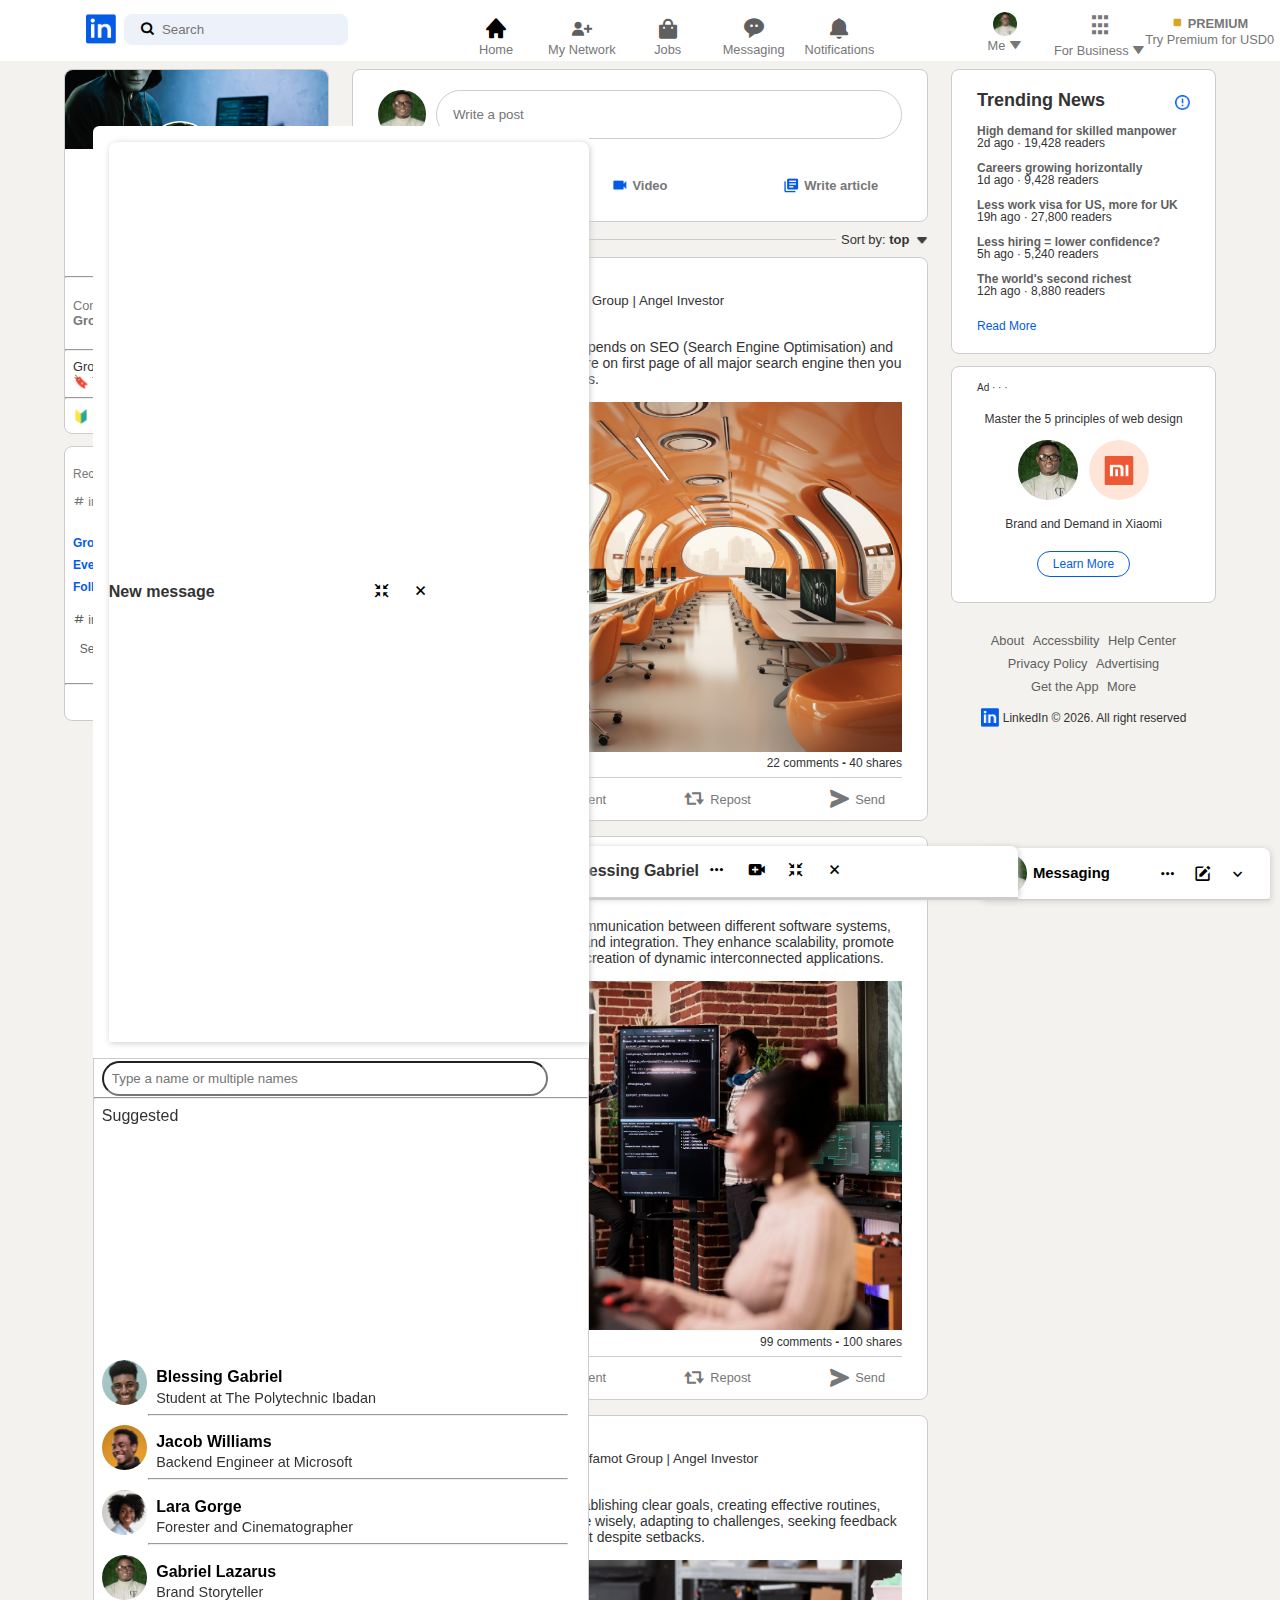
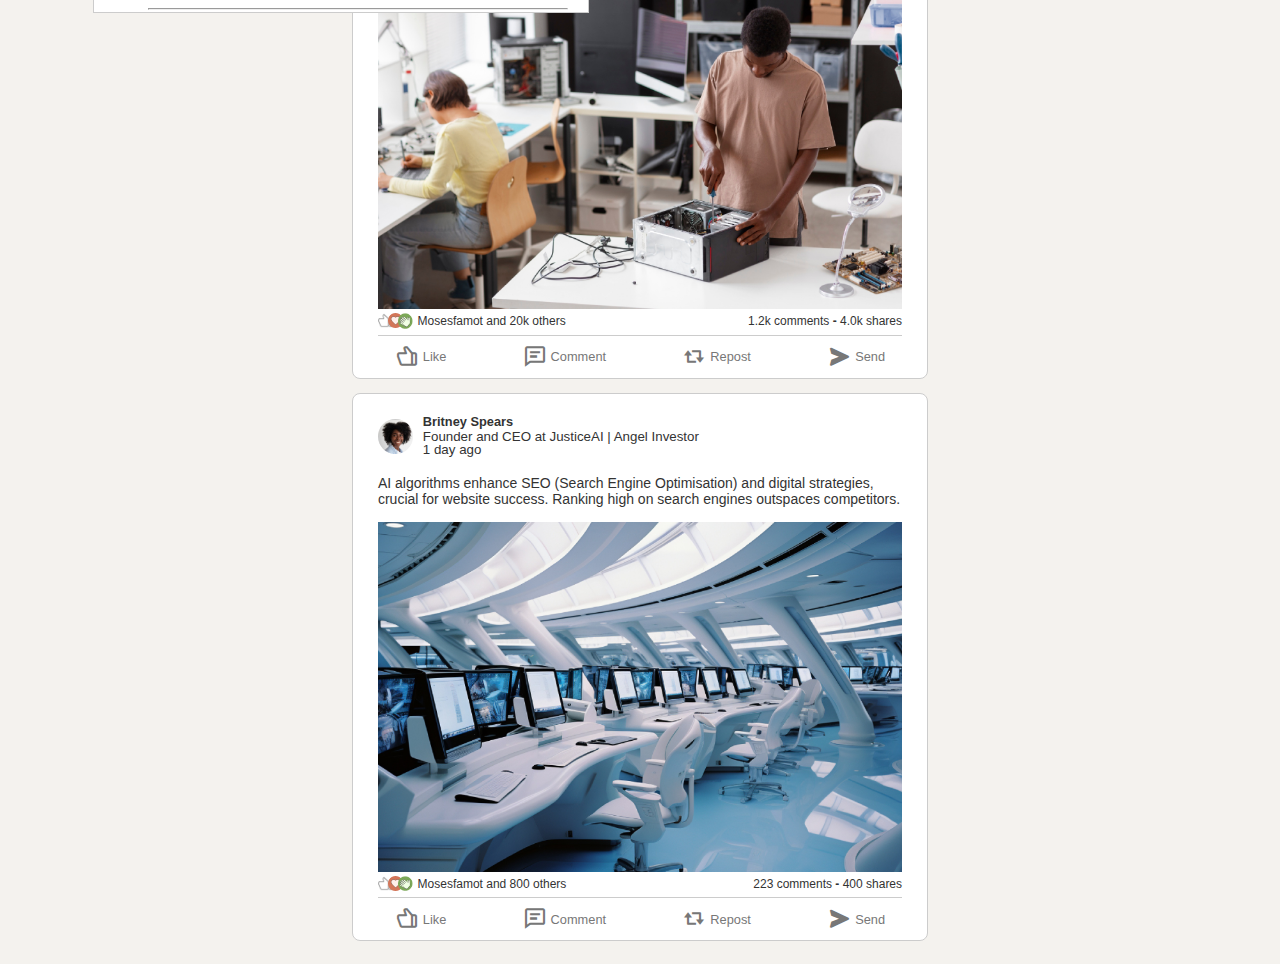
==== index.html @ 1966af65 "adding message popup" ====
<!DOCTYPE html>
<html lang="en">
<head>
    <meta charset="UTF-8">
    <meta name="viewport" content="width=device-width, initial-scale=1.0">
    <title>LinkedIn Clone App</title>
    <link rel="icon" href="img/linkedin.png" type="image/x-icon" />
    <link rel="stylesheet" href="css/style.css" type="text/css" />
    <link href='https://unpkg.com/boxicons@2.1.4/css/boxicons.min.css' rel='stylesheet'>
</head>
<body>
    <!-- NAVBAR START -->
    <include-navbar></include-navbar>
    <!-- NAVBAR END -->

    <!-- CONTAINER START  -->
    <section class="container">

        <!-- LEFT SIDE BAR START  -->
        <section class="left-sidebar">
            <article class="sidebar-profile-box">
                <img src="img/cover-pic.png" alt="Cover Picture" width="100%">
                <figure class="sidebar-profile-info sidebar-profile-info-hover">
                    <img src="img/user-1.png" alt="User Image">
                    <figcaption>Mosesfamot</figcaption>
                </figure>
                <h3 class="profile-info-title">Web Developer</h3>
                <hr>
                <article class="sidebar-profile-info">
                    <ul>
                        <li>Connections<span>10</span></li>
                        <li>Grow your network</li>
                    </ul>
                </article>
                <hr>
                <article class="side-bar-career">
                    <p>Grow your career with Premium</p>
                    <p>&#128278 Try 1 month for USD 0</p>
                </article>
                <hr>
                <article class="sidebar-profile-saved">
                    <p>&#128304 Saved items</p>
                </article>
            </article>

            <article class="sidebar-activity" id="sidebarActivity">
                <article class="recent">
                    <p>Recent</p>
                    <p class="recent-hash"><i class='bx bx-hash' ></i> indiastudents</p>
                </article>
                <article class="link-list">
                    <p><a href="#">Groups</a></p>
                    <p><a href="#">Events <span><i class='bx bx-plus'></i></span></a></p>
                    <p><a href="#">Followed Hashtags</a></p>
                </article>
                <article class="see-all">
                    <p class="recent-hash"><a href="#"><i class='bx bx-hash' ></i> indiastudents</a></p>
                    <p><a href="#">&nbsp;&nbsp;See all</a></p>
                </article>
                <hr>
                <article class="discover-more-link">
                    <a href="#">Discover More</a>
                </article>
            </article>

            <p id="showMoreLink" onclick="toggleActivity()">Show more <b>+</b></p>
        </section>
        <!-- LEFT SIDE BAR END  -->

        <!-- TABLET SIDE BAR START  -->
        <!-- WORK ON FIXING THIS TABLET SIDEBAR, WITH BEING ABLE TO REPOSITION FLEX IT'S NOT NEEDED AGAIN  -->
        <section class="tablet-sidebar">
            <article class="sidebar-profile-box">
                <img src="img/cover-pic.png" alt="Cover Picture" width="100%">
                <article class="sidebar-profile-info">
                    <img src="img/user-1.png" alt="User Image">
                    <h1>Mosesfamot</h1>
                    <h3>Web Developer</h3>
                    <ul>
                        <li>Your profile views<span>54</span></li>
                        <li>Your post views<span>600</span></li>
                        <li>Your connetions<span>200</span></li>
                    </ul>
                </article>
                <article class="sidebar-profile-link">
                    <a href="#"><img src="img/items.png" alt="Items"> My items</a>
                    <a href="#"><img src="img/premium.png" alt="Premiun"> Try Premium</a>
                </article>
            </article>

            <article class="sidebar-activity" id="sidebarActivity">
                <h3>RECENT</h3>
                <a href="#"><img src="img/recent.png" alt="recent">Web Development</a>
                <a href="#"><img src="img/recent.png" alt="recent">Code Better</a>
                <a href="#"><img src="img/recent.png" alt="recent">User Interface</a>
                <a href="#"><img src="img/recent.png" alt="recent">Group Learning</a>
                <a href="#"><img src="img/recent.png" alt="recent">Learn Online</a>
                <a href="#"><img src="img/recent.png" alt="recent">Online Learning</a>
                <h3>GROUPS</h3>
                <a href="#"><img src="img/group.png" alt="group">Web Design Group</a>
                <a href="#"><img src="img/group.png" alt="group">HTML & CSS Learners</a>
                <a href="#"><img src="img/group.png" alt="group">JavaScript & VueJs group</a>
                <a href="#"><img src="img/group.png" alt="group">Learn Coding Online</a>
                <h3>HASHTAG</h3>
                <a href="#"><img src="img/hashtag.png" alt="hashtag">webdevelopment</a>
                <a href="#"><img src="img/hashtag.png" alt="hashtag">ui/ux</a>
                <a href="#"><img src="img/hashtag.png" alt="hashtag">learnonline</a>
                <article class="discover-more-link">
                    <a href="#">Discover More</a>
                </article>
            </article>

            <article class="sidebar-news">
                <img src="img/more.png" alt="more" class="info-icon">
                <h3>Trending News</h3>
                <a href="#">High demand for skilled manpower</a>
                <span>2d ago &middot; 19,428 readers</span>

                <a href="#">Careers growing horizontally</a>
                <span>1d ago &middot; 9,428 readers</span>

                <a href="#">Less work visa for US, more for UK</a>
                <span>19h ago &middot; 27,800 readers</span>

                <a href="#">Less hiring = lower confidence?</a>
                <span>5h ago &middot; 5,240 readers</span>

                <a href="#">The world's second richest</a>
                <span>12h ago &middot; 8,880 readers</span>

                <a href="#" class="read-more-link">Read More</a>
            </article>

            <article class="sidebar-ad">
                <small>Ad &middot; &middot; &middot;</small>
                <p>Master the 5 principles of web design</p>
                <article>
                    <img src="img/user-1.png" alt="User">
                    <img src="img/mi-logo.png" alt="Mi logo">
                </article>
                <b>Brand and Demand in Xiaomi</b>
                <a href="#" class="ad-link">Learn More</a>
            </article>
            
            <article class="sidebar-useful-links">
                <a href="#">About</a>
                <a href="#">Accessbility</a>
                <a href="#">Help Center</a>
                <a href="#">Privacy Policy</a>
                <a href="#">Advertisinf</a>
                <a href="#">Get the App</a>
                <a href="#">More</a>

                <article class="copyright-msg">
                    <img src="img/logo.png" alt="LinkedIn logo">
                    <p>LinkedIn &#169; <script>
                        document.write(new Date().getFullYear());
                    </script>. All right reserved</p>
                </article>
            </article>
        </section>
        <!-- TABLET SIDE BAR END  -->

        <!-- MAIN CONTENT START  -->
        <section class="main-content">
            <article class="create-post">
                <article class="create-post-input">
                    <img src="img/user-1.png" alt="User Image">
                    <input type="text" placeholder="Write a post">
                </article>
                <article class="create-post-links">
                    <li><img src="img/photo.png" alt="Photo">Photo</li>
                    <li><img src="img/video.png" alt="Photo">Video</li>
                    <li><img src="img/event.png" alt="Photo">Write article</li>
                </article>
            </article>
            <article class="sort-by">
                <hr>
                <p>Sort by: <span>top <img src="img/down-arrow.png" alt="Down arrow"></span></p>
            </article>

            <!-- POST STARTING SECTION  -->
            <article class="post">
                <article class="post-author">
                    <img src="img/user-3.png" alt="User">
                    <article>
                        <h1>Johnson Sparks</h1>
                        <small>Founder and CEO at Redmi Group | Angel Investor</small>
                        <small>1 hour ago</small>
                    </article>
                </article>
                <p>
                    The success of every websites depends on SEO (Search Engine Optimisation) and digital marketing strategy. 
                    If you are on first page of all major search engine then you are ahead among your competitors.
                </p>
                <img src="img/post-image-1.png" alt="AI image" width="100%">

                <article class="post-stats">
                    <article>
                        <img src="img/thumbsup.png" alt="Thumb Up">
                        <img src="img/love.png" alt="Love">
                        <img src="img/clap.png" alt="Clap">
                        <span class="liked-user">Mosesfamot and 80 others</span>
                    </article>
                    <article>
                        <span>22 comments</span> <b>&nbsp;-&nbsp;</b> <span>40 shares</span>
                    </article>
                </article>

                <article class="post-activity">
                    <article class="post-activity-link">
                        <i class='bx bx-like bx-flip-horizontal'></i>&nbsp;<span>Like</span>
                    </article>
                    <article class="post-activity-link">
                        <i class='bx bx-comment-detail'></i>&nbsp;<span>Comment</span>
                    </article>
                    <article class="post-activity-link">
                        <i class='bx bx-repost'></i>&nbsp;<span>Repost</span>
                    </article>
                    <article class="post-activity-link">
                        <i class='bx bxs-send'></i>&nbsp;<span>Send</span>
                    </article>
                </article>
            </article>
            <!-- POST ENDING SECTION  -->

            <!-- POST START SECTION  -->
            <article class="post">
                <article class="post-author">
                    <img src="img/user-2.png" alt="User">
                    <article>
                        <h1>Dante Bowe</h1>
                        <small>Founder and CEO at RestAPI Group | Golden Investor</small>
                        <small>5 hours ago</small>
                    </article>
                </article>
                <p>
                    REST APIs facilitate seamless communication between different software systems, enabling
                    efficient data exchange and integration. They enhance scalability, promote interoperability 
                    and empower the  creation of dynamic interconnected applications.
                </p>
                <img src="img/post-image-2.png" alt="AI image" width="100%">

                <article class="post-stats">
                    <article>
                        <img src="img/thumbsup.png" alt="Thumb Up">
                        <img src="img/love.png" alt="Love">
                        <img src="img/clap.png" alt="Clap">
                        <span class="liked-user">Mosesfamot and 970 others</span>
                    </article>
                    <article>
                        <span>99 comments</span> <b>&nbsp;-&nbsp;</b> <span>100 shares</span>
                    </article>
                </article>

                <article class="post-activity">
                    <article class="post-activity-link">
                        <i class='bx bx-like bx-flip-horizontal'></i>&nbsp;<span>Like</span>
                    </article>
                    <article class="post-activity-link">
                        <i class='bx bx-comment-detail'></i>&nbsp;<span>Comment</span>
                    </article>
                    <article class="post-activity-link">
                        <i class='bx bx-repost'></i>&nbsp;<span>Repost</span>
                    </article>
                    <article class="post-activity-link">
                        <i class='bx bxs-send'></i>&nbsp;<span>Send</span>
                    </article>
                </article>
            </article>
            <!-- POST ENDING SECTION  -->

            <!-- POST START SECTION  -->
            <article class="post">
                <article class="post-author">
                    <img src="img/user-1.png" alt="User">
                    <article>
                        <h1>Moses Ojo</h1>
                        <small>Founder and CEO at Mosesfamot Group | Angel Investor</small>
                        <small>50 minutes ago</small>
                    </article>
                </article>
                <p>
                    The key to consistency lies in establishing clear goals, creating effective routines, staying disciplined,
                    managing time wisely, adapting to challenges, seeking feedback and maintaining a positive
                    mindset despite setbacks.
                </p>

                <img src="img/post-image-3.png" alt="AI image" width="100%">

                <article class="post-stats">
                    <article>
                        <img src="img/thumbsup.png" alt="Thumb Up">
                        <img src="img/love.png" alt="Love">
                        <img src="img/clap.png" alt="Clap">
                        <span class="liked-user">Mosesfamot and 20k others</span>
                    </article>
                    <article>
                        <span>1.2k comments</span> <b>&nbsp;-&nbsp;</b> <span>4.0k shares</span>
                    </article>
                </article>

                <article class="post-activity">
                    <article class="post-activity-link">
                        <i class='bx bx-like bx-flip-horizontal'></i>&nbsp;<span>Like</span>
                    </article>
                    <article class="post-activity-link">
                        <i class='bx bx-comment-detail'></i>&nbsp;<span>Comment</span>
                    </article>
                    <article class="post-activity-link">
                        <i class='bx bx-repost'></i>&nbsp;<span>Repost</span>
                    </article>
                    <article class="post-activity-link">
                        <i class='bx bxs-send'></i>&nbsp;<span>Send</span>
                    </article>
                </article>
            </article>
            <!-- POST ENDING SECTION  -->

            <!-- POST START SECTION  -->
            <article class="post">
                <article class="post-author">
                    <img src="img/user-4.png" alt="User">
                    <article>
                        <h1>Britney Spears</h1>
                        <small>Founder and CEO at JusticeAI | Angel Investor</small>
                        <small>1 day ago</small>
                    </article>
                </article>
                <p>
                    AI algorithms enhance SEO (Search Engine Optimisation) and digital strategies, crucial for website success. 
                    Ranking high on search engines outspaces competitors.
                </p>

                <img src="img/post-image-4.png" alt="AI image" width="100%">

                <article class="post-stats">
                    <article>
                        <img src="img/thumbsup.png" alt="Thumb Up">
                        <img src="img/love.png" alt="Love">
                        <img src="img/clap.png" alt="Clap">
                        <span class="liked-user">Mosesfamot and 800 others</span>
                    </article>
                    <article>
                        <span>223 comments</span> <b>&nbsp;-&nbsp;</b> <span>400 shares</span>
                    </article>
                </article>

                <article class="post-activity">
                    <article class="post-activity-link">
                        <i class='bx bx-like bx-flip-horizontal'></i>&nbsp;<span>Like</span>
                    </article>
                    <article class="post-activity-link">
                        <i class='bx bx-comment-detail'></i>&nbsp;<span>Comment</span>
                    </article>
                    <article class="post-activity-link">
                        <i class='bx bx-repost'></i>&nbsp;<span>Repost</span>
                    </article>
                    <article class="post-activity-link">
                        <i class='bx bxs-send'></i>&nbsp;<span>Send</span>
                    </article>
                </article>
            </article>
            <!-- POST ENDING SECTION  -->

        </section>
        <!-- MAIN CONTENT END  -->

        <!-- RIGHT SIDE BAR START  -->
        <section class="right-sidebar">
            <article class="sidebar-news">
                <img src="img/more.png" alt="more" class="info-icon">
                <h3>Trending News</h3>
                <a href="#">High demand for skilled manpower</a>
                <span>2d ago &middot; 19,428 readers</span>

                <a href="#">Careers growing horizontally</a>
                <span>1d ago &middot; 9,428 readers</span>

                <a href="#">Less work visa for US, more for UK</a>
                <span>19h ago &middot; 27,800 readers</span>

                <a href="#">Less hiring = lower confidence?</a>
                <span>5h ago &middot; 5,240 readers</span>

                <a href="#">The world's second richest</a>
                <span>12h ago &middot; 8,880 readers</span>

                <a href="#" class="read-more-link">Read More</a>
            </article>

            <article class="sidebar-ad">
                <small>Ad &middot; &middot; &middot;</small>
                <p>Master the 5 principles of web design</p>
                <article>
                    <img src="img/user-1.png" alt="User">
                    <img src="img/mi-logo.png" alt="Mi logo">
                </article>
                <b>Brand and Demand in Xiaomi</b>
                <a href="#" class="ad-link">Learn More</a>
            </article>
            
            <article class="sidebar-useful-links">
                <a href="#">About</a>
                <a href="#">Accessbility</a>
                <a href="#">Help Center</a>
                <a href="#">Privacy Policy</a>
                <a href="#">Advertising</a>
                <a href="#">Get the App</a>
                <a href="#">More</a>

                <article class="copyright-msg">
                    <img src="img/logo.png" alt="LinkedIn logo">
                    <p>LinkedIn &#169; <script>
                        document.write(new Date().getFullYear());
                    </script>. All right reserved</p>
                </article>
            </article>
        </section>
        <!-- RIGHT SIDE BAR START  -->


        <!-- MESSAGE TAB POP UP SECTION START  -->

        <section class="message-tab-pop">
            
            <article class="message-tab-pop-icon">
                <article class="popup-profile">
                    <img src="img/user-1.png" alt="User-image">
                    <span>Messaging</span>
                    <i class='bx bx-dots-horizontal-rounded'></i>
                    <i class='bx bxs-edit'></i>
                    <i class='bx bx-chevron-down'></i>
                </article>
            </article>

            <article class="message-tab-pop-bg">

                <article class="message-tab-pop-container">

                    <article class="search-box-container">
                        <article class="search-box">
                            <i class='bx bx-search' ></i>
                            <input type="text" placeholder="Search messages">
                            <i class='bx bx-slider'></i>
                        </article>
                    </article>
        
                    <article class="message-popup-tabs">
                        <ul class="message-tab-pop-list">
                            <li class="message-tab-focused">Focused</li>
                            <li class="message-tab-other">Other</li>
                        </ul>
                    </article>
    
                    <article class="message-popup-focused-content tab-focused-content active">
                        <img src="img/user-2.png" alt="User-Image">
                        <article class="message-content-highlight">
                            <h4>Blessing Gabriel <span>Jun 31, 2024</span></h4>
                            <p>Blessing: Okay</p>
                        </article>
                    </article>
                    
                    <article class="message-popup-focused-content tab-focused-content active">
                        <img src="img/user-3.png" alt="User-Image">
                        <article class="message-content-highlight">
                            <h4>Johnson Brown <span>Jul 15, 2024</span></h4>
                            <p>Johnson: You qualify for...</p>
                        </article>
                    </article>

                    <article class="message-popup-other-content tab-other-content">
                        <img src="img/message-image.svg" alt="Message-Image">
                        <h3>No messages yet</h3>
                        <p>Reach out and start a conversation to advance your career</p>
                        <a href="#">Send a message</a>
                    </article>

                </article>    

            </article>
        </section>

        <section class="message-tab-chatpop">
            <article class="message-tab-chatpop-icon">
                <article class="message-tab-chatpop-profile">
                    <article class="chatpopup-profile">
                        <img src="img/user-2.png" alt="User-image">
                        <span>Blessing Gabriel</span>
                    </article>
                    <article class="chatpop-icon">
                        <i class='bx bx-dots-horizontal-rounded'></i>
                        <i class='bx bxs-video-plus'></i>
                        <i class='bx bx-collapse'></i>
                        <i class='bx bx-x'></i>
                    </article>
                    <!-- <hr> -->
                </article>
            </article>

            <article class="message-tab-chatpop-bg">
                
                <article class="chatpop-box-container">

                    <article class="message-tab-full-chat">
    
                        <article id="scroll-to-bottom" class="full-message-chat" style="height: 50vh;">
                            <article class="full-message-chat-profile">
                                <img src="img/user-2.png" alt="Image">
                                <h4>Blessing Gabriel . <span>1st</span></h4>
                                <p>Team Lead at Quest Co</p>
                            </article>
                            
                            <article id="chat-box" class="full-chats-section">
                                <article class="full-chat-date">
                                    <hr>
                                    <p>JUN 20, 2024</p>
                                    <hr>
                                </article>
                                
                                <article class="chats-by-users">
                                    <img src="img/user-2.png" alt="User Image">
                                    <article class="user-chat-time">
                                        <h4>Blessing Gabriel . <span>02:20 PM</span></h4>
                                        <p>Thanks for connecting! How are you?</p>
                                    </article>
                                </article>

                                <article class="chats-by-users">
                                    <img src="img/user-1.png" alt="User Image">
                                    <article class="user-chat-time">
                                        <h4>Moses Ojo . <span>02:25 PM</span></h4>
                                        <p>It's my pleasure. I'm fine thank you. And you?</p>
                                    </article>
                                </article>

                                <article class="chats-by-users">
                                    <img src="img/user-2.png" alt="User Image">
                                    <article class="user-chat-time">
                                        <h4>Blessing Gabriel . <span>02:28 PM</span></h4>
                                        <p>
                                            I'm good. 
                                            <br>
                                            I think AR has so much potential, especially with how immersive it's getting.
                                            <br>
                                            Did you hear anything about the rumored Apple car?
                                        </p>
                                    </article>
                                </article>

                                <article class="chats-by-users">
                                    <img src="img/user-1.png" alt="User Image">
                                    <article class="user-chat-time">
                                        <h4>Moses Ojo . <span>02:30 PM</span></h4>
                                        <p>
                                            A little bit, but it's still pretty hush-hush. 
                                            <br>
                                            I'm guessing it's going to be autonomou with some crazy AI integration.                                            
                                        </p>
                                    </article>
                                </article>

                                <article class="chats-by-users">
                                    <img src="img/user-2.png" alt="User Image">
                                    <article class="user-chat-time">
                                        <h4>Blessing Gabriel . <span>02:32 PM</span></h4>
                                        <p>
                                            Couldn't agree more. Here's to more innovations and awesome tech!
                                        </p>
                                    </article>
                                </article>

                                <article class="chats-by-users">
                                    <img src="img/user-1.png" alt="User Image">
                                    <article class="user-chat-time">
                                        <h4>Moses Ojo . <span>02:33 PM</span></h4>
                                        <p>&#x1F44D;</p>
                                    </article>
                                </article>

                                <article class="full-chat-date">
                                    <hr>
                                    <p class="chat-full-date"></p>
                                    <hr>
                                </article>

                                <article class="chats-by-users">
                                    <img src="img/user-2.png" alt="User Image">
                                    <article class="user-chat-time">
                                        <h4>Blessing Gabriel . <span id="get-time"></span></h4>
                                        <p id="starter-message"></p>
                                    </article>
                                </article>

                                <article class="chatbox incoming">
                                    <!-- <article class="chats-by-users">
                                        <img src="img/user-3.png" alt="User Image">
                                        <article class="user-chat-time">
                                            <h4>James Brown . <span id="get-time"></span></h4>
                                            <p id="starter-message"></p>
                                        </article>
                                    </article> -->
                                </article>

                            </article>
                        </article>
                    </article>

                    <article class="message-chat-input">

                        <article class="chat-input-area">
                            <input id="textInput" class="input-box" type="text" placeholder="Write a message...">
                            <i class='bx bx-chevron-up'></i>
                        </article>
                        <hr>
                        

                        <article class="message-chat-footer">
                            
                            <article class="chat-footer-icon">
                                <i class='bx bx-image bx-flip-horizontal'></i>
                                <i class='bx bx-paperclip'></i>
                                <i class='bx bxs-file-gif'></i>
                                <i class='bx bx-smile' onclick="smileButton()"></i>

                                <!-- <article class="chat-footer-icon chat-footer-action"> -->
                                    <a href="#">Send</a>
                                    <i class='bx bx-dots-horizontal-rounded message-option-icon'></i>
                                <!-- </article> -->
                            </article>
                            
                        </article>
                    </article>

                </article>

            </article>
        </section>

        <section class="message-tab-newmessage">

            <article class="message-tab-newmessage-icon">
                <article class="chatpopup-profile">
                    <span>New message</span>
                </article>
                <article class="chatpop-icon">
                    <i class='bx bx-collapse'></i>
                    <i class='bx bx-x'></i>
                </article>
                <hr>
            </article>

            <article class="message-tab-newmessage-bg">
                
                <article class="newmessage-box-container">
                    <article class="namesearch">
                        <input type="text" placeholder="Type a name or multiple names">
                    </article>
                    <hr>
                    <p>Suggested</p>

                    <article class="namesuggestcontainer">

                        <article class="namesuggestions">
                            <article class="suggestedname">
                                <article class="suggestedimage">
                                    <img src="img/user-2.png" alt="User Image">
                                </article>
                                <article class="suggesteddetails">
                                    <p class="suggesteddetailsname">Blessing Gabriel</p>
                                    <p class="suggesteddetailsdesc">Student at The Polytechnic Ibadan</p>
                                    <hr>
                                </article>
                            </article>
                        </article>
    
                        <article class="namesuggestions">
                            <article class="suggestedname">
                                <article class="suggestedimage">
                                    <img src="img/user-3.png" alt="User Image">
                                </article>
                                <article class="suggesteddetails">
                                    <p class="suggesteddetailsname">Jacob Williams</p>
                                    <p class="suggesteddetailsdesc">Backend Engineer at Microsoft</p>
                                    <hr>
                                </article>
                            </article>
                        </article>
    
                        <article class="namesuggestions">
                            <article class="suggestedname">
                                <article class="suggestedimage">
                                    <img src="img/user-4.png" alt="User Image">
                                </article>
                                <article class="suggesteddetails">
                                    <p class="suggesteddetailsname">Lara Gorge</p>
                                    <p class="suggesteddetailsdesc">Forester and Cinematographer</p>
                                    <hr>
                                </article>
                            </article>
                        </article>
    
                        <article class="namesuggestions">
                            <article class="suggestedname">
                                <article class="suggestedimage">
                                    <img src="img/user-1.png" alt="User Image">
                                </article>
                                <article class="suggesteddetails">
                                    <p class="suggesteddetailsname">Gabriel Lazarus</p>
                                    <p class="suggesteddetailsdesc">Brand Storyteller</p>
                                    <hr>
                                </article>
                            </article>
                        </article>
                        
                    </article>

                </article>

            </article>
        </section>

    <!-- MESSAGE TAB POP UP SECTION END  -->


    </section>

    
    <script src="js/include.js"></script>
    <script type="module" src="js/message.js" defer></script>
    <script type="module" src="js/script.js" defer></script>
    <!-- CONTAINER END  -->
</body>
</html>
---- css/style.css ----
@import url("https://fonts.googleapis.com/css2?family=Nunito&display=swap");
@import url("https://cdn.jsdelivr.net/npm/bootstrap-icons@1.11.3/font/bootstrap-icons.min.css");

/* RESET START */

* {
    margin: 0;
    padding: 0;
    font-family: sans-serif;
    box-sizing: border-box;
}

/* RESET START */



/* GENERAL STYLES START */

body {
    background: #f4f2ee;
    color: #f0f2f5;
}

a {
    text-decoration: none;
    color: #5f5f5f
}

/* GENERAL STYLES START */





/* -------------------------------------- HOME PAGE HOME PAGE HOME PAGE HOME PAGE -------------------------------------- */




/* NAVBAR AREA START */
.navbar {
    display: flex;
    align-items: center;
    justify-content: space-between;
    background: #fff;
    padding: 0 0.37rem 0.2rem 0.37rem;
    position: sticky;
    top: 0;
    z-index: 100;
}

.logo img {
    width: 1.875rem;
    margin-right: 0.93rem;
    margin-left: 6rem;
    display: block;
}

.navbar-center ul li {
    display: inline-block;
    list-style: none;
}

.navbar-center ul li a {
    display: flex;
    align-items: center;
    font-size: 0.87rem;
    margin: 0 0.5rem 0.3rem;
    padding-right: 0.1rem;
    position: relative;
}

.navbar-center ul li span {
    position: absolute;
    width: 100%;
    text-align: center;
    top: 1.56rem;
    color: #777;
}

.navbar-center ul li a i {
    font-size: 1.5rem;
    text-align: center;
    width: 1.87rem;
    margin: 0 1.4rem;
}

.navbar-center li a:hover {
    color: #000;
}

.navbar-link[aria-current="active-link"] {
    color: #000;
}

.navbar-center ul li a::after {
    content: '';
    width: 0;
    height: 0.125rem;
    background: #333;
    position: absolute;
    bottom: -1.3rem;
    transition: width 0.3s;
}

.navbar-center ul li a:hover::after,
.navbar-link[aria-current="active-link"]::after
{
    width: 100%;
}

.navbar-right {
    margin-right: 10rem;
    display: flex;
    flex-direction: row;
}

.navbar-right .online {
    display: flex;
    flex-direction: column;
    justify-content: center;
    align-items: center;
    cursor: pointer;
}

.nav-profile-img {
    width: 2rem;
    border-radius: 50%;
    display: block;
    cursor: pointer;
    position: relative;
}

.online {
    position: relative;
    margin-right: 1.5rem;
}

.online p,
.online p i {
    color: #777;
    font-size: 0.8rem;
    margin-top: 0.1rem;
}

.navbar-right .for-business-nav {
    display: flex;
    flex-direction: column;
    justify-content: center;
    align-items: center;
    cursor: pointer;
    margin-left: 0.5rem;
}

.navbar-right .for-business-nav i {
    color: #777;
    font-size: 1.5rem;
    margin-bottom: -1.05rem;
}

.navbar-right .for-business-nav p,
.navbar-right .for-business-nav p i {
    color: #777;
    font-size: 0.8rem;
    margin-top: 0.5rem;
}

.navbar-right .try-premium-link {
    display: flex;
    flex-direction: column;
    justify-content: center;
    align-items: center;
    cursor: pointer;
    margin-left: 0.5rem;
}

.navbar-right .try-premium-link h6,
.navbar-right .try-premium-link p {
    color: #777;
    font-size: 0.8rem;
    line-height: 1rem;
}

/* .online::after {
    content: '';
    width: 0.43rem;
    height: 0.43rem;
    border: 2px solid #fff;
    border-radius: 50%;
    right: 0px;
    top: 0px;
    background: #41db51;
    position: absolute;
} */

.search-box {
    background: #ecf1fa;
    width: 15.6rem;
    border-radius: 0.5rem;
    display: flex;
    align-items: center;
    padding: 0 1rem;
}

.search-box i {
    width: 0.875rem;
    color: #000;
    font-weight: 600;
}

.search-box input {
    width: 100%;
    background: transparent;
    padding: 0.5rem;
    border: 0;
}

.navbar-left {
    display: flex;
    align-items: center;
    margin-left: 4.5rem;
}

/* NAVBAR AREA END */



/* CONTAINER START */

.container {
    padding: 1.25rem 11%;
    display: flex;
    flex-wrap: wrap;
    justify-content: space-between;
    position: relative;
}

/* CONTAINER END */



/* LEFT SIDEBAR START */

.left-sidebar {
    flex-basis:  18%;
    align-self: flex-start;
    position: sticky;
    top: 4.56rem;
}

.sidebar-profile-box {
    border-radius: 0.5rem;
    border: 0.6px solid #ccc;
    background: #fff;
}

.sidebar-profile-box img {
    border-radius: 0.5rem 0.5rem 0 0;
}

.sidebar-profile-info {
    margin: 0.8rem 0;
    padding: 0;
}

.sidebar-profile-info img {
    width: 4.5rem;
    border-radius: 50%;
    background: #fff;
    padding: 0.1rem;
    margin: -2.8rem 30% 0 30%;
}

.sidebar-profile-info figcaption {
    display: block;
    text-align: center;
    font-weight: 600;
    margin-top: 1rem;
    font-size: 1rem;
    color: #222;
}

.profile-info-title {
    margin-top: 0.5rem;
    margin-bottom: 1rem;
    text-align: center;
    font-size: 0.87rem;
    font-weight: 500;
    color: #777;
}


/* USE content: ''; strategy if you want to solve highlighting image and text at hover later */
figure:hover, figcaption:hover {
    cursor: pointer;
    text-decoration: underline;
}

.sidebar-profile-info ul {
    list-style-type: none;
    padding: 0.5rem;
}

.sidebar-profile-info ul li {
    width: 100%;
    font-size: 0.8rem;
    color: #777;
}

.sidebar-profile-info ul li:last-child {
    font-weight: 600;
}

.sidebar-profile-info ul li span {
    float: right;
    color: #045be6;
}

.side-bar-career {
    padding: 0.5rem;
    color: #333;
    font-size: 0.8rem;
}

.sidebar-profile-saved {
    padding: 0.6rem 0.5rem;
    color: #333;
    font-size: 0.8rem;
    font-weight: 600;
}

.sidebar-profile-info ul:hover,
.side-bar-career:hover,
.sidebar-profile-saved:hover {
    cursor: pointer;
    background: #f3f3f3;
}

.sidebar-activity {
    background: #fff;
    border-radius: 0.5rem;
    border: 0.6px solid #ccc;
    margin: 0.75rem 0;
    font-size: 0.75rem;
}

.sidebar-activity .recent {
    color: #777;
    margin: 1rem 0 1.5rem 0;
}

.sidebar-activity .recent p {
    margin: 0.5rem 0;
    padding: 0.2rem 0.5rem;
}

.sidebar-activity .recent-hash:hover {
    cursor: pointer;
    background: #f3f3f3;
}

.sidebar-activity .link-list {
    padding: 0 0.5rem;
}

.sidebar-activity .link-list p {
    margin: 0.5rem 0;
}

.sidebar-activity .link-list a {
    font-weight: 600;
    color: #045be6;
}

.link-list a span i {
    float: right;
    font-size: 1rem;
}

.sidebar-activity .link-list a:hover {
    cursor: pointer;
    text-decoration: underline;
}

.sidebar-activity .see-all {
    margin: 1rem 0 1.5rem 0;
}

.sidebar-activity .see-all p {
    margin: 0.5rem 0;
    padding: 0.2rem 0.5rem;
}

.discover-more-link {
    text-align: center;
    margin-left: -1.56rem;
    margin-right: -1.56rem;
}

.discover-more-link a {
    font-size: 0.8rem;
    color: #777;
    display: inline-block;
    margin: 0.625rem 0;
}

.discover-more-link:hover {
    cursor: pointer;
    background: #f3f3f3;
}

#showMoreLink {
    display: none;
}

/* LEFT SIDEBAR END */




/* RIGHT SIDEBAR START */

.right-sidebar {
    flex-basis:  25%;
    align-self: flex-start;
    position: sticky;
    top: 4.56rem;
}

.sidebar-news {
    background: #fff;
    border-radius: 0.5rem;
    border: 0.6px solid #ccc;
    padding: 0.625rem 1.56rem;
}

.info-icon {
    width: 0.93rem;
    float: right;
    margin-top: 0.93rem;
    cursor: pointer;
}

.sidebar-news h3 {
    font-size: 1.125rem;
    font-weight: 600;
    color: #333;
    margin: 0.625rem 0 0.8rem;
}

.sidebar-news a {
    display: block;
    font-size: 0.75rem;
    font-weight: 600;
    margin-top: 0.625rem;
    margin-bottom: -5px;
}

.sidebar-news span {
    font-size: 0.75rem;
    color: #333;
}

.sidebar-news .read-more-link {
    color: #045be6;
    font-weight: 500;
    margin: 1.25rem 0 0.625rem;
}

.sidebar-ad {
    background: #fff;
    border-radius: 0.5rem;
    border: 0.6px solid #ccc;
    padding: 0.93rem 1.56rem;
    text-align: center;
    margin: 0.75rem 0;
    font-size: 0.75rem;
    cursor: pointer;
}

.sidebar-ad img {
    width: 3.75rem;
    border-radius: 50%;
    margin: 0.25rem;
}

.sidebar-ad small {
    float: left;
    font-weight: 500;
    color: #333;
}

.sidebar-ad p {
    margin-top: 1.87rem;
    margin-bottom: 0.625rem;
    color: #333;
}

.sidebar-ad b {
    display: block;
    font-weight: 500;
    margin-top: 0.625rem;
    color: #333;
}

.ad-link {
    display: inline-block;
    border: 1px solid #045be6;
    border-radius: 1.875rem;
    padding: 0.31rem 0.93rem;
    color: #045be6;
    font-weight: 500;
    margin: 1.25rem auto 0.625rem;
}

.sidebar-useful-links {
    padding: 0.93rem 1.56rem;
    text-align: center;
}

.sidebar-useful-links a {
    display: inline-block;
    font-size: 0.875rem;
    margin: 4px 2px;
    font-size: 0.8rem;
}

.sidebar-useful-links a:hover {
    color: #045be6;
    text-decoration: underline;
    cursor: pointer;
}

.copyright-msg {
    display: flex;
    align-items: center;
    justify-content: center;
    font-size: 0.75rem;
    margin-top: 0.625rem;
    font-weight: 500;
}

.copyright-msg img {
    width: 1.125rem;
    margin-right: 0.25rem;
}

.copyright-msg p {
    color: #333;
}

/* RIGHT SIDEBAR END */





/* MAIN CONTENT START */

.main-content {
    flex-basis: 50%;
}

.create-post {
    background: #fff;
    border-radius: 0.5rem;
    border: 0.6px solid #ccc;
}

.create-post-input {
    padding: 1.25rem 1.56rem 0.625rem;
    display: flex;
    align-items: flex-start;
}

.create-post-input img {
    width: 3rem;
    border-radius: 50%;
    margin-right: 0.625rem;
    cursor: pointer;
}

.create-post-input input {
    width: 100%;
    border: 1px solid #ccc;
    border-radius: 1.7rem;
    padding: 1rem;
    outline: 0;
    resize: none;
    background: transparent;
}
::placeholder {
    font-weight: 500;
}

.create-post-input input:hover {
    cursor: pointer;
    background: #f3f3f3;
}

.create-post-links {
    display: flex;
    align-items: flex-start;
}

.create-post-links li {
    margin: 1rem;
    border-radius: 0.5rem;
    list-style: none;
    flex-basis: 33%;
    height: 2.5rem;
    font-size: 0.81rem;
    font-weight: 600;
    display: flex;
    align-items: center;
    justify-content: center;
    cursor: pointer;
    color: #777;
}

.create-post-links li:hover {
    cursor: pointer;
    background: #f3f3f3;
}

.create-post-links li img {
    width: 0.93rem;
    margin-right: 0.31rem;
}

.sort-by {
    display: flex;
    align-items: center;
    margin: 0.625rem 0;
}

.sort-by hr {
    flex: 1;
    border: 0;
    height: 1px;
    background: #ccc;
}

.sort-by p {
    font-size: 0.81rem;
    padding-left: 5px;
    color: #333;
}

.sort-by p span {
    font-weight: 600;
    cursor: pointer;
}

.sort-by p span img {
    width: 0.75rem;
    margin-left: 3px;
}

.post {
    background: #fff;
    border-radius: 0.5rem;
    border: 0.6px solid #ccc;
    padding: 1.25rem 1.56rem 0;
    margin: 0.31rem 0 0.93rem;
    color: #333;
}

.post-author {
    display: flex;
    align-items: flex-start;
    margin-bottom: 1.25rem;
}

.post-author img {
    width: 2.18rem;
    border-radius: 50%;
    margin-right: 0.625rem;
    margin-top: 0.31rem;
    cursor: pointer;
}

.post-author h1 {
    font-size: 0.8rem;
    font-weight: 600;
    color: #333;
}

.post-author h1:hover {
    cursor: pointer;
    color: #045be6;
    text-decoration: underline;
}

.post-author small {
    display: block;
    margin-bottom: -2px;
    cursor: pointer;
}

.post p {
    font-size: 0.875rem;
    margin-bottom: 0.93rem;
}

.post-stats {
    display: flex;
    flex-wrap: wrap;
    align-items: center;
    justify-content: space-between;
    font-size: 0.75rem;
    border-bottom: 1px solid #ccc;
    padding-bottom: 0.375rem;
}

.post-stats article {
    display: flex;
    align-items: center;
}

.post-stats img {
    width: 0.93rem;
    margin-right: -5px;
    cursor: pointer;
}

.post-stats article span:hover {
    cursor: pointer;
    color: #045be6;
    text-decoration: underline;
}

.liked-user {
    margin-left: 0.625rem;
}

.post-activity {
    display: flex;
    align-items: center;
    justify-content: space-between;
    font-size: 0.875rem;
    font-weight: 500;
    color: #777;
}

.post-activity article {
    display: flex;
    align-items: center;
}

.post-activity-user-icon {
    width: 1.375rem;
    border-radius: 50%;
}

.post-activity-arrow-icon {
    width: 0.75rem;
    margin-left: 0.31rem;
}

.post-activity-link {
    margin: 5px;
    padding: 0.5rem 1rem;
    border-radius: 0.5rem;
}

.post-activity-link:hover {
    cursor: pointer;
    background: #f3f3f3;
}

.post-activity-link i {
    font-size: 1.5rem;
}

/* || MAIN CONTENT END */






/* PROFILE DROP-DOWN MENU START  */
.profile-menu-wrap {
    position: absolute;
    top: 115%;
    right: 26%;
    width: 18rem;
    max-height: 0;
    overflow: hidden;
    transition: max-height 0.5s;
    border-radius: 0.4rem;
    background: #fff;
}

.open-menu .profile-menu-wrap {
    max-height: 25rem;
    border: 1px solid #ccc;
}

.profile-menu {
    color: #000;
    margin: 0.625rem 0;
}

.user-info {
    display: flex;
    align-items: center;
    padding: 0 1rem;
}

.user-info img {
    width: 3rem;
    border-radius: 50%;
    margin-right: 0.93rem;
}

.profile-menu h3 {
    font-weight: 550;
    font-size: 1rem;
    margin-bottom: 0.2rem;
    color: #222;
}

.user-info .dropdown-menu-user-desc {
    color: #333;
    font-size: 0.81rem;
}

.profile-menu .dropdown-menu-profilelink {
    display: flex;
    flex-direction: column;
    align-items: center;
    justify-content: center;
    font-size: 0.9rem;
    font-weight: 600;
    color: #045be6;
    border: 2px solid #045be6;
    border-radius: 3rem;
    margin: 0.5rem 1rem 0;
    padding: 0.2rem 0;
}

.profile-menu .dropdown-menu-profilelink:hover {
    cursor: pointer;
    background: #e0e5ef;
}

.profile-menu hr {
    border: 0;
    height: 1px;
    width: 100%;
    background: #ccc;
    margin: 0.4rem 0 0.6rem;
}

.profile-menu .dropdown-menu-list {
    padding: 0 1rem;
}

.profile-menu .dropdown-menu-list h3 {
    font-weight: 550;
    font-size: 1rem;
    color: #222;
}

.dropdown-menu-list .profile-menu-link-premium {
    display: flex;
    align-items: center;
    color: #333;
    margin: 0.8rem 0;
    font-size: 0.875rem;
    font-weight: 550;
}

.dropdown-menu-list .profile-menu-link-premium:hover {
    cursor: pointer;
    color: #045be6;
    text-decoration: none;
}

.dropdown-menu-list .profile-menu-link {
    display: flex;
    align-items: center;
    color: #333;
    margin: 0.8rem 0;
    font-size: 0.875rem;
}

.dropdown-menu-list .profile-menu-link:hover {
    cursor: pointer;
    text-decoration: underline;
}

/* PROFILE DROP-DOWN MENU END  */



/* BUSINESS DROP-DOWN MENU START  */

.business-menu-wrap {
    background: #fff;
    position: absolute;
    top: 115%;
    right: 20%;
    width: 46rem;
    max-height: 0;
    overflow: hidden;
    transition: max-height 0.5s;
}

.open-business-menu .business-menu-wrap {
    border: 1px solid #ccc;
    border-radius: 0.4rem;
    max-height: 90.5vh;
    overflow-y: auto;
}

.business-menu {
    padding: 2.5rem 6%;
    display: flex;
    flex-wrap: wrap;
    justify-content: space-between;
    background: #fff;
}

.dropdown-menu-list-left {
    flex-basis: 40%;
    align-self: flex-start;
    margin-top: 1rem;
}

.dropdown-menu-list-left h3 {
    color: #000;
    font-size: 1.1rem;
    margin-bottom: 2rem;
}

.dropdown-menu-list-left h4 {
    color: #333;
    font-weight: 500;
    font-size: 0.9rem;
    margin-bottom: 0.8rem;
}

.dropdown-menu-list-left .business-menu-link {
    font-size: 0.93rem;
    font-weight: 550;
}

.dropdown-menu-list-left .business-menu-link span:hover {
    cursor: pointer;
    text-decoration: underline;
}

.dropdown-menu-list-left .business-menu-link p {
    display: flex;
    flex-direction: row;
    align-items: center;
    justify-content: start;
    margin: 0.2rem 0 2rem;
}

.dropdown-menu-list-left .business-menu-link p i {
    color: #378fe9;
    font-size: 2rem;
    margin: 0 0.5rem;
}

.business-menu hr {
    margin-top: 1rem;
    color: #ccc;
}

.dropdown-menu-list-right {
    flex-basis: 45%;
    align-self: flex-start;
    margin-top: 1rem;
}

.dropdown-menu-list-right h3 {
    color: #000;
    font-size: 1.1rem;
    margin-bottom: 2rem;
}

.dropdown-menu-list-right h4 {
    color: #000;
    font-weight: 550;
    font-size: 0.93rem;
    margin-bottom: 0.3rem;
}

.dropdown-menu-list-right a {
    color: #333;
}

.dropdown-menu-list-right a:hover {
    cursor: pointer;
    text-decoration: underline;
} 

.dropdown-menu-list-right a p {
    font-size: 0.9rem;
    margin-bottom: 2rem;
}

/* BUSINESS DROP-DOWN MENU END  */



/* -------------------------------------- HOME PAGE HOME PAGE HOME PAGE HOME PAGE -------------------------------------- */













/* -------------------------------------- THE PROFILE PAGE THE PROFILE PAGE THE PROFILE PAGE -------------------------------------- */



/* PROFILE PAGE START */

.profile-main {
    flex-basis: 73%;
}

.profile-sidebar {
    flex-basis: 25%;
    align-self: flex-start;
    position: sticky;
    top: 4.56rem;
}

.profile-container {
    background: #fff;
    border-radius: 0.5rem;
    border: 0.6px solid #ccc;
}

.profile-container .background-img {
    border-radius: 0.5rem 0.5rem 0 0;
}

.profile-container-inner {
    padding: 0 4% 0.625rem;
    color: #333;
}

.profile-pic {
    width: 9.37rem;
    border-radius: 50%;
    margin-top: -4.68rem;
    padding: 5px;
    background: #fff;
}

.profile-container h1 {
    font-size: 1.25rem;
    font-weight: 600;
    color: #222;
}

.profile-container b {
    font-weight: 500;
}

.profile-container p {
    margin-top: 5px;
}

.profile-container p a {
    color: #045be6;
    font-weight: 500;
}

.mutual-connection {
    display: flex;
    align-items: center;
    margin: 1.25rem 0;
}

.mutual-connection img {
    width: 1.875rem;
    border-radius: 50%;
    margin-right: 5px;
}

.profile-btn {
    margin: 1.25rem 0;
}

.profile-btn a {
    display: inline-flex;
    align-items: center;
    background: #e4e6eb;
    padding: 0.375rem 0.93rem;
    border-radius: 4px;
    margin-right: 0.625rem;
}

.profile-btn a img {
    width: 1.125rem;
    margin-right: 5px;
}

.profile-btn .primary-btn {
    background: #045be6;
    color: #fff;
}

.profile-description {
    background: #fff;
    border-radius: 0.5rem;
    border: 0.6px solid #ccc;
    padding: 1.25rem 4% 1.875rem;
    margin: 0.75rem 0;
}

.profile-description h2 {
    color: #333;
    margin: 0.625rem 0 1.25rem;
    font-weight: 600;
}

.profile-description p {
    color: #333;
}

.see-more-link {
    display: block;
    text-align: right;
    font-size: 0.93em;
}

.profile-desc-row {
    display: flex;
    align-items: flex-start;
    margin: 1.25rem 0;
}

.profile-desc-row img {
    width: 3.125rem;
    margin-right: 1.56rem;
    margin-top: 5px;
}

.profile-desc-row article {
    width: 100%;
}

.profile-desc-row h3 {
    font-size: 1.125rem;
    font-weight: 600;
    color: #333;
}

.profile-desc-row b {
    display: block;
    font-weight: 500;
    font-size: 0.93rem;
    color: #333;
}

.profile-desc-row p {
    margin-top: 0.93rem;
}

.profile-desc-row hr {
    border: 0;
    border-bottom: 1px solid #999;
    margin-top: 0.625rem;
}

.experience-link {
    display: flex;
    align-items: center;
    justify-content: center;
    padding-top: 1.25rem;
    font-weight: 500;
}

.experience-link img {
    width: 1.25rem;
    margin-left: 0.5rem;
}

.skills-btn {
    display: inline-block;
    margin: 0.625rem 0.31rem;
    padding: 0.375rem 1.125rem;
    border: 1px solid #777;
    border-radius: 1.875rem;
    font-size: 0.75rem;
    font-weight: 500;
}

.language-btn {
    display: inline-block;
    margin: 0.625rem 0.31rem;
    padding: 0.375rem 1.125rem;
    background: #e4e6eb;
    font-size: 0.75rem;
    font-weight: 500;
}

/* PROFILE PAGE END */




/* PROFILE RIGHT SIDEBAR START */

.profile-sidebar .sidebar-ad {
    margin: 0;
}

.sidebar-people {
    background: #fff;
    border-radius: 0.5rem;
    border: 0.6px solid #ccc;
    padding: 0.93rem 1.56rem;
    margin: 0.75rem 0;
    font-size: 0.75rem;
}

.sidebar-people h3 {
    font-size: 1rem;
    font-weight: 600;
    margin: 0.625rem 0 1.25rem;
    color: #333;
}

.sidebar-people-row {
    display: flex;
    align-items: flex-start;
    margin: 0.375rem 0;
}

.sidebar-people-row img {
    width: 2.5rem;
    border-radius: 50%;
    margin-right: 0.5rem;
    margin-top: 0.31rem;
}

.sidebar-people-row h2 {
    font-weight: 500;
    font-size: 1rem;
    color: #333;
}

.sidebar-people-row a {
    display: inline-block;
    margin: 0.625rem 0;
    padding: 0.31rem 1.56rem;
    border: 1px solid #5f5f5f;
    border-radius: 1.875rem;
    font-weight: 500;
}

.sidebar-people-row p {
    color: #333;
}

.profile-footer {
    padding: 0 11% 1.875rem;

}

.profile-footer .sidebar-useful-links {
    text-align: left;
    padding: 0;
}

.profile-footer .copyright-msg {
    justify-content: flex-start;
}

/* PROFILE RIGHT SIDEBAR END */




/* -------------------------------------- THE PROFILE PAGE THE PROFILE PAGE THE PROFILE PAGE -------------------------------------- */













/* -------------------------------------- THE NETWORK PAGE THE NETWORK PAGE THE NETWORK PAGE -------------------------------------- */



/* NETWORK PAGE LEFT-SIDEBAR START */

.network-page-container {
    padding: 1.25rem 15%;
    display: flex;
    flex-wrap: wrap;
    justify-content: space-between;
}

.network-left-sidebar {
    flex-basis:  25%;
    align-self: flex-start;
    position: sticky;
    top: 4.5rem;
}

.network-sidebar-activity {
    background: #fff;
    border-radius: 0.5rem;
    border: 0.6px solid #ccc;
}

.network-manage-section {
    padding: 0;
    margin: 0;
}

.network-sidebar-activity h3 {
    color: #777;
    font-size: 1rem;
    font-weight: 500;
    margin: 1.25rem 1rem 0.625rem;
    cursor: pointer;
}

.network-sidebar-activity ul li {
    list-style-type: none;
    padding: 0.5rem 1rem;
}

.network-sidebar-activity .show-less {
    width: fit-content;
    margin: 0.1rem 0.5rem 0.5rem;
    padding: 0.4rem;
    border-radius: 0.2rem;
}

.network-sidebar-activity .show-less:hover {
    cursor: pointer;
    background: #f3f3f3;
}

.network-sidebar-activity ul li:hover {
    cursor: pointer;
    background: #f3f3f3;
}

.network-sidebar-activity ul li i {
    margin-right: 1rem;
}

.network-sidebar-activity ul li a {
    align-items: center;
    font-size: 1rem;
    font-weight: 500;
    color: #777;
}

.network-sidebar-activity span {
    float: right;
    color: #333;
}

.network-sidebar-activity .network-sidebar-img {
    margin-top: 0.2rem;
    width: 100%;
}


/* NETWORK PAGE LEFT-SIDEBAR END */




/* NETWORK MAIN CONTENT START */

.network-main-content {
    flex-basis: 72%;
    top: 4.5rem;
}

.invitation-section {
    display: flex;
    flex-direction: row;
    background: #fff;
    border-radius: 0.5rem;
    border: 0.6px solid #ccc;
    padding: 0.5rem 0;
}

.invitation-section p {
    display: inline;
    font-size: 1rem;
    font-weight: 500;
    padding: 0.5rem 1rem;
    color: #777;
}

.invitation-section .manage-click {
    display: inline;
    margin-left: 63%;
    color: #000;
    border-radius: 0.5rem;
    padding: 0.5rem 1rem;
}

.invitation-section .manage-click:hover {
    cursor: pointer;
    background: #f3f3f3;
}

.premium-section {
    margin-top: 1.2rem;
    background: #fff;
    border-radius: 0.5rem;
    border: 0.6px solid #ccc;
    padding: 1rem;
}

.premium-section h3 {
    margin-top: 0.3rem;
    color: #000;
    font-weight: 600;
}

.premium-section h3 span {
    margin-top: -0.7rem;
    float: right;
    cursor: pointer;
    font-size: 2rem;
}

.premium-section p {
    color: #777;
    font-weight: 500;
    margin: 0.5rem 0;
}

.premium-members-section {
    display: flex;
    margin-left: 1rem;
}

.premium-members-section img {
    border-radius: 50%;
    width: 1.5rem;
    margin-left: -0.8rem;
}

.premium-members-section span {
    color: #777;
    margin-left: 0.5rem;
}

.premium-button {
    margin: 1rem 0;
    border: none;
    padding: 1rem 2.5rem;
    border-radius: 1.5rem;
    background-color: #f9c982;
    color: #000;
    font-weight: 600;
    cursor: pointer;
}

.premium-button:hover {
    cursor: pointer;
    background-color: #efa22e;
}

.people-connect-section {
    margin-top: 1.2rem;
    background: #fff;
    border-radius: 0.5rem 0.5rem 0 0;
    border-top: 0.6px solid #ccc;
    border-left: 0.6px solid #ccc;
    border-right: 0.6px solid #ccc;
    padding: 1rem;
}

.people-connect-section p {
    font-size: 1rem;
    color: #777;
}

.people-connect-section p span {
    float: right;
    font-weight: 600;
    color: #000;
}

.connect-card {
    display: flex;
    flex-wrap: wrap;
    justify-content: space-between;
}

.connect-card .people-connect-card {
    flex-basis: 23%;
    margin-top: 0.8rem;
    border-radius: 0.5rem;
    border: 0.6px solid #ccc;
}

.people-connect-card:hover {
    box-shadow: 0 0 0 1px rgba(0, 0, 0, .15), 0 2px 3px rgba(0, 0, 0, .2);
}

.connect-card .people-connect-card .card-bg-img {
    width: 100%;
    border-radius: 0.5rem 0.5rem 0 0;
    height: 4rem;
}

.connect-card-inner {
    display: flex;
    justify-content: center;
    align-items: center;
    flex-direction: column;
    padding: 0.5rem;
    position: relative;
}

.card-inner-img {
    border-radius: 50%;
    margin-top: -4.2rem;
}

.connect-card-inner span i {
    position: absolute;
    font-size: 1.5rem;
    top: -3.8rem;
    right: 0.8rem;
    background: rgba(94, 94, 94, 0.7);
    color: #fff;
    padding: 0.1rem;
    border-radius: 50%;
}

.connect-card-inner h4 {
    text-align: center;
    color: #000;
    margin: 0.3rem 0;
}

.connect-card-inner p {
    text-align: center;
    font-size: 0.8rem;
    line-height: 1.1rem;
}

.connect-card-inner:hover,
.connect-card-inner h4:hover {
    cursor: pointer;
    text-decoration: underline;
}

.card-connect-btn {
    display: flex;
    justify-content: center;
    align-items: center;
}

.card-connect-btn .card-inner-sch-img {
    width: 1rem;
    margin: 0 0.25rem;
}

.card-connect-btn span {
    color: #777;
    font-size: 0.7rem;
}

.card-connect-btn a {
    border: 1.5px solid #045be6;
    border-radius: 1.5rem;
    padding: 0.4rem 2rem;
    margin: 0.8rem 0;
    color: #045be6;
    font-weight: 600;
}

.card-connect-btn i {
    margin: 0 0.2rem;
}

.card-connect-btn a:hover {
    cursor: pointer;
    background: #e0e5ef;
    border: 2px solid #045be6;
}


/* SECOND CARD SECOND CARD SECODN CARD SECOND CARD  */

.people-connect-second-section {
    background: #fff;
    border-radius: 0 0 0.5rem 0.5rem;
    border-bottom: 0.6px solid #ccc;
    border-left: 0.6px solid #ccc;
    border-right: 0.6px solid #ccc;
    padding: 1rem;
}

.people-connect-second-section p {
    font-size: 1rem;
    color: #777;
}

.people-connect-second-section p span {
    float: right;
    font-weight: 600;
    color: #000;
}

.second-connect-card {
    display: flex;
    flex-wrap: wrap;
    justify-content: space-between;
}

.second-connect-card .people-connect-second-card {
    flex-basis: 32%;
    margin-top: 0.8rem;
    border-radius: 0.5rem;
    border: 0.6px solid #ccc;
}

.people-connect-second-card:hover {
    box-shadow: 0 0 0 1px rgba(0, 0, 0, .15), 0 2px 3px rgba(0, 0, 0, .2);
}

.second-connect-card .people-connect-second-card .second-card-bg-img {
    width: 100%;
    border-radius: 0.5rem 0.5rem 0 0;
    height: 4rem;
}

.second-connect-card-inner {
    display: flex;
    flex-direction: column;
    padding: 0.5rem;
    position: relative;
}

.second-card-inner-img {
    width: 35%;
    border-radius: 50%;
    margin-top: -3.8rem;
    margin-left: 0.8rem;
}

.second-connect-card-inner span i {
    position: absolute;
    font-size: 1.5rem;
    top: -3.8rem;
    right: 0.8rem;
    background: rgba(94, 94, 94, 0.7);
    color: #fff;
    padding: 0.1rem;
    border-radius: 50%;
}

.second-connect-card-inner h4 {
    color: #000;
    margin: 0.1rem 0.3rem 0.1rem;
}

.second-connect-card-inner p {
    font-size: 0.8rem;
    line-height: 1.1rem;
    margin: 0.1rem 0.3rem 0.1rem;
}

.second-connect-card-inner:hover,
.second-connect-card-inner h4:hover {
    cursor: pointer;
    text-decoration: underline;
}

.second-card-connect-btn {
    display: flex;
    justify-content: center;
    align-items: center;
}

.second-card-connect-btn a {
    border: 1.5px solid #045be6;
    border-radius: 1.5rem;
    padding: 0.4rem 5rem;
    margin: 0 0.5rem 0.5rem;
    color: #045be6;
    font-weight: 600;
}

.second-card-connect-btn a:hover {
    cursor: pointer;
    background: #e0e5ef;
    border: 2px solid #045be6;
}


/* NETWORK MAIN CONTENT END */




/* -------------------------------------- THE NETWORK PAGE THE NETWORK PAGE THE NETWORK PAGE -------------------------------------- */







/* -------------------------------------- JOBS PAGE SECTION JOBS PAGE SECTION JOBS PAGE SECTION -------------------------------------- */

/* JOB PAGE LEFT SIDEBAR START */

.job-page-container {
    padding: 1.25rem 11%;
    display: flex;
    flex-wrap: wrap;
    justify-content: space-between;
}

.job-page-left-sidebar {
    flex-basis:  20%;
    align-self: flex-start;
    position: sticky;
    top: 4.56rem;
}

.job-sidebar-profile-box {
    margin: 0;
    background: #fff;
    padding: 1rem 0.5rem;
    border-radius: 0.5rem;
    border: 0.6px solid #ccc;
}

.job-sidebar-profile-box .jobs-sidebar {
    padding: 0.5rem;
    list-style: none;
    display: flex;
    flex-direction: row;
    align-items: center;
    justify-content: left;
    cursor: pointer;
}

.jobs-sidebar .jobs-sidebar-list {
    margin: 0.5rem 0.2rem;
    font-size: 0.9rem;
    font-weight: 600;
    display: inline-block;
}

.job-sidebar-icon {
    font-size: 1.4rem;
    margin-right: 0.5rem;
    color: #000000bf;
}

.job-sidebar-post {
    text-align: center;
    margin-top: 1.5rem;
}

.job-sidebar-post a {
    padding: 1rem 3rem;
    border: 1px solid #045be6;
    border-radius: 3rem;
    color: #045be6;
}

.job-sidebar-post a i {
    margin-right: 0.3rem;
}

.job-sidebar-post a:hover,
.job-sidebar-post a i:hover {
    cursor: pointer;
    border: 2px solid #0647b1;
    background: #eaf0f9;
}


/* JOB PAGE LEFT SIDEBAR END */






/* JOB PAGE MAIN CONTENT SECTION START */

.job-page-main-content {
    flex-basis: 50%;
    align-self: flex-start;
    top: 4.56rem;
}

.job-page-main-content .hiring-section-bg {
    background: #fff;
    border-radius: 0.5rem;
    border: 0.6px solid #ccc;
    padding: 0.5rem 0;
    text-align: center;
}

.hiring-section-bg .hiring-section {
    display: flex;
    justify-content: center;
    align-items: center;
    flex-direction: column;
}

.hiring-section img {
    border-radius: 50%;
    width: 7.5rem;
    margin: 0.9rem 0;
}

.hiring-section h3 {
    color: #000;
    font-weight: 500;
    margin-bottom: 0.5rem;
}

.hiring-section p {
    color: #777;
    margin-bottom: 1rem;
}

.hiring-section-bg .hiring-link {
    padding: 0.4rem 3rem;
    border: 1px solid #045be6;
    border-radius: 3rem;
    color: #045be6;
}

.hiring-section-bg .hiring-link:hover {
    cursor: pointer;
    border: 2px solid #0647b1;
    background: #eaf0f9;
}

.recruit-section-bg {
    background: #fff;
    border-radius: 0.5rem;
    border: 0.6px solid #ccc;
    padding: 1.5rem 1rem;
    margin-top: 1rem;
}

.recruit-section-bg h3 {
    color: #000;
    font-weight: 600;
}

.recruit-section-bg h3 span {
    float: right;
    font-size: 1.8rem;
    margin-top: -0.2rem;
    cursor: pointer;
}

.recruit-section-bg p {
    color: #777;
    margin: 0.5rem 0;
}

.recruit-section-bg .recruit-open {
    display: flex;
    flex-direction: row;
    align-items: center;
    margin: 1.5rem 0;
}

.recruit-open img {
    width: 2.4rem;
    border-radius: 50%;
    margin-right: 1rem;
}

.recruit-open p {
    font-weight: 600;
    color: #000;
}

.recruit-open p span {
    color: #777;
    font-weight: 500;
    display: block;
}

.recruit-section-bg a {
    padding: 0.7rem 2rem;
    background-color: #045be6;
    color: #fff;
    border-radius: 4rem;
    font-weight: 600;
}

.recruit-section-bg a:hover {
    cursor: pointer;
    background-color: #0647b1;
}

.job-search-section-bg {
    background: #fff;
    border-radius: 0.5rem;
    border: 0.6px solid #ccc;
    padding: 1.5rem 1rem;
    margin-top: 1rem;
}

.job-search-section-bg h3 {
    color: #000;
    font-weight: 600;
}

.job-search-section-bg h3 span {
    float: right;
    font-size: 1.8rem;
    margin-top: -0.2rem;
    cursor: pointer;
}

.job-search-section-bg .job-search-bar {
    justify-content: center;
    align-items: center;
}

.job-search-bar a {
    padding: 0.1rem 1rem;
    border: 1px solid #045be6;
    border-radius: 3rem;
    color: #045be6;
    display: inline-block;
    font-weight: 600;
    margin: 1rem 0.1rem 0 0;
}

.job-search-bar a i {
    font-weight: 600;
}

.job-search-bar a:hover {
    cursor: pointer;
    border: 2px solid #0647b1;
    background: #eaf0f9;
}

.job-search-toplist-bg {
    background: #fff;
    border-radius: 0.5rem;
    border: 0.6px solid #ccc;
    padding: 1.5rem 1rem;
    margin-top: 1rem;
}

.job-search-toplist-bg .job-search-toplist-container {
    display: flex;
    flex-direction: row;
    justify-content: center;
    align-items: start;
}

.job-search-toplist-container .toplist-img {
    width: 2.5rem;
    border-radius: 50%;
    margin-right: 0.8rem;
}

.job-search-toplist-container .job-search-toplist h3 {
    color: #000;
    font-weight: 600;
    font-size: 1.1rem;
    margin-bottom: 1rem;
}

.job-search-toplist article img {
    border-radius: 50%;
    width: 1.5rem;
}

.job-search-toplist-container .job-search-toplist-image {
    display: flex;
    flex-direction: row;
    margin-bottom: 1.5rem;
}

.job-search-toplist article .applicant-premium-user-img {
    margin-left: -0.8rem;
}

.job-search-toplist article span {
    color: #777;
    margin-left: 0.5rem;
}

.job-search-toplist .applicant-premium-user-btn {
    background-color: #f9c982;
    color: #000;
    padding: 0.7rem 1.5rem;
    font-size: 1.1rem;
    font-weight: 600;
    border-radius: 3rem;
}

.job-search-toplist .applicant-premium-user-btn:hover {
    background-color: #efa22e;
    cursor: pointer;
}

.job-search-toplist p {
    color: #777;
    margin-top: 1.6rem;
}

.job-search-pick-section {
    background: #fff;
    border-radius: 0.5rem;
    border: 0.6px solid #ccc;
    padding: 1.5rem 1rem;
    margin-top: 1rem;
}

.job-search-pick-section h3 {
    color: #000;
}

.job-search-pick-section p {
    color: #777;
    margin: 0.5rem 0 1.2rem;
}

.job-search-pick-section .job-pick-search {
    display: flex;
    flex-direction: column;
    align-items: center;
    justify-content: center;
}

.job-pick-search i {
    font-size: 3.2rem;
    color: #000;
    margin-bottom: 0.8rem;
}

.job-pick-search h2 {
    color: #000;
    font-size: 1.3rem;
}

.job-pick-search a {
    color: #045be6;
    font-weight: 600;
    padding: 0.8rem 1.5rem;
    border: 2px solid #045be6;
    border-radius: 3rem;
}

.job-pick-search a:hover {
    cursor: pointer;
    border: 2px solid #0647b1;
    background: #e0e5ef;
}





/* JOB PAGE MAIN CONTENT SECTION START */

.job-right-sidebar {
    flex-basis: 25%;
    align-self: flex-start;
    top: 4.56rem;
}

.job-right-sidebar .job-sidebar-guide-bg {
    background: #fff;
    border-radius: 0.5rem;
    border: 0.6px solid #ccc;
}

.job-sidebar-guide-bg h3 {
    color: #000;
    margin: 2rem 0.8rem 0.2rem;
}

.job-sidebar-guide-bg p,
.job-sidebar-guide-bg .job-show-more-link {
    color: #777;
    margin: 0 0.8rem 0.5rem;
    font-size: 0.9rem;
}

.job-sidebar-guide-bg .resume-improve {
    padding: 0.8rem 0;
    background: #f8fafd;
    display: flex;
    flex-direction: row;
    justify-content: center;
    align-items: center;
    margin-bottom: 0.5rem;
    cursor: pointer;
}

.job-sidebar-guide-bg .resume-improve:hover {
    cursor: pointer;
    background: #ecf1fa;
}

.resume-improve p {
    font-weight: 600;
    font-size: 1rem;
    color: #000;
}

.resume-improve i {
    color: #000;
    font-size: 2.5rem;
}

.job-sidebar-guide-bg .job-show-more-link {
    margin-bottom: 1.3rem;
}

.job-sidebar-guide-bg .job-show-more-link a:hover {
    color: #045be6;
    cursor: pointer;
    text-decoration: underline;
}

/* JOB PAGE MAIN CONTENT SECTION END */


/* -------------------------------------- JOBS PAGE SECTION JOBS PAGE SECTION JOBS PAGE SECTION -------------------------------------- */







/* -------------------------------------- MESSAGE PAGE SECION MESSAGE PAGE SECTION MESSAGE PAGE SECTION -------------------------------------- */

/* MESSAGE CONTAINER START */

.message-container {
    padding: 1.25rem 12%;
    display: flex;
    flex-wrap: wrap;
    justify-content: space-between;
}

/* MESSAGE CONTAINER END */



/* MESSAGE CONTENT PAGE START */

.message-main-content {
    flex-basis: 68%;
    align-self: flex-start;
    top: 4.56rem;
}

.message-main-content .message-content-bg {
    background: #fff;
    border-radius: 0.5rem;
    border: 0.6px solid #ccc;
}

.message-content-bg .message-header {
    display: flex;
    flex-direction: row;
    align-items: center;
    width: 100%;
    border-bottom: 0.5px solid #ccc;
}

.message-header .message-left-header {
    display: flex;
    flex-direction: row;
    flex-basis: 100%;
    align-items: center;
    padding: 0.5rem 1rem;
}

.message-left-header p {
    color: #000;
    font-weight: 600;
    margin-right: 0.8rem;
}

.message-search-box {
    background: #ecf1fa;
    width: 12rem;
    border-radius: 0.5rem;
    display: flex;
    align-items: center;
    padding: 0 1rem;
    border: 2px solid #ecf1fa;
}

.message-search-box:hover {
    border: 2px solid #000;
}

.message-search-box i {
    width: 1rem;
    color: #000;
    font-weight: 600;
}

.message-search-box input {
    width: 100%;
    background: transparent;
    padding: 0.5rem;
    border: 0;
}

.message-header .message-right-header {
    padding: 0.5rem;
    flex-basis: 18%;
    width: 100%;
}

.message-right-header i {
    color: #000;
    font-size: 1.7rem;
    padding: 0.3rem;
    border-radius: 50%;
    margin-left: 0.5rem;
}

.message-right-header i:hover {
    background: #e7e7e7;
    cursor: pointer;
}

.message-nav ul {
    padding: 0 0 0 0.8rem;
}

.message-nav ul li {
    list-style-type: none;
    float: left;
    margin: 1rem 0.2rem;
}

.message-nav ul li a {
    padding: 0.5rem 0.8rem;
    border: 2px solid #ccc;
    border-radius: 5rem;
    font-weight: 600;
    color: #000;
}

.message-nav ul li a:hover {
    cursor: pointer;
    border: 2px solid #333;
    background: #e7e7e7;
}

.message-nav ul li:first-child a {
    background: #01754f;
    padding: 0.5rem 0.8rem;
    border: 1px solid #777;
    border-radius: 5rem;
    font-weight: 600;
    color: #fff;
}

.message-nav ul li:first-child a:hover {
    cursor: pointer;
    background: #005438;
}

.message-nav ul li:first-child a i {
    font-size: 0.7rem;
}

.message-content-bg .message-tab {
    padding: 0 0;
    display: flex;
    position: relative;
    height: 100vh;
    overflow: hidden;
}

.message-tab .message-tab-left {
    flex-basis: 40%;
    align-self: flex-start;
}

.message-tab-left .message-tab-highlight {
    background: #ecf1fa;
    border-left: 5px solid #01754f;
    display: flex;
    flex-direction: row;
    align-items: center;
    border-bottom: 1px solid #ccc;
}

.message-tab-left .message-tab-highlight:hover,
.message-tab-left .message-tab-no-highlight:hover {
    cursor: pointer;
    background: #e7e7e7;
}

.message-tab-left .message-tab-no-highlight {
    display: flex;
    flex-direction: row;
    align-items: center;
    border-bottom: 1px solid #ccc;
}

.message-tab-left img {
    margin: 1rem 0.3rem;
    border-radius: 50%;
    width: 3.5rem;
}

.message-tab-left .tab-highlight-paragraph {
    display: flex;
    flex-direction: column;
    width: 75%;
}

.message-tab-left p {
    color: #000;
    font-weight: 500;
    font-size: 0.9rem;
    line-height: 1.2rem;
}

p .highlight-date {
    float: right;
}

.message-tab-left p span {
    color: #333;
    font-weight: 500;
    font-size: 0.8rem;
}

.message-tab-left span {
    color: #333;
    font-size: 0.8rem;
}

.message-tab .message-tab-right {
    flex-basis: 60%;
    align-self: flex-start;
    border-left: 1px solid #ccc;
    height: 100vh;
}

/* MESSENGER CHAT SECTION FOR ADS -- MESSENGER CHAT SECTION FOR ADS */
.message-tab-right .messenger-chat-content {
    display: flex;
    flex-direction: column;
    position: absolute;
    transform: translateX(130%);
    width: 60%;
}

#user-chat-1 {
    transform: translateX(0);
}

.message-tab-right .message-tab-content-head {
    border-bottom: 1px solid #ccc;
    display: flex;
    flex-direction: row;
    align-items: center;
}

.message-tab-content-head .message-tab-content-left h4 {
    color: #000;
    font-weight: 600;
    font-size: 0.9rem;
    width: fit-content;
}

.message-tab-content-head .message-tab-content-left h4:hover {
    color: #045be6;
    text-decoration: underline;
}

.message-tab-content-head .message-tab-content-left {
    width: 80%;
    margin: 0.4rem 0.6rem;
}

.message-tab-content-head .message-tab-content-left p {
    color: #777;
    font-weight: 500;
    font-size: 0.8rem;
}

.message-tab-content-head .message-tab-content-right {
    float: right;
    width: 25%;
    margin: 0.4rem 0.6rem;
}

.message-tab-content-head .message-tab-content-right i {
    color: #000;
    font-size: 1.5rem;
    cursor: pointer;
    padding: 0.1rem;
}

.message-tab-content-head .message-tab-content-right .hover-effect:hover {
    cursor: pointer;
    background: #e4e6eb;
    border-radius: 50%;
    padding: 0.1rem;
}

.message-tab-right .message-tab-info {
    background: #f3f6fb;
}

.message-tab-right .message-tab-info p {
    color: #777;
    padding: 0.4rem 0.6rem;
    font-size: 0.8rem;
}

.message-tab-right .message-tab-info p span {
    float: right;
}

.message-tab-right .message-tab-full-message {
    display: flex;
    padding: 0;
}

.message-tab-full-message .full-message-img {
    flex-basis: 15%;
    align-self: flex-start;
}

.message-tab-full-message .full-message-img img {
    width: 3rem;
    border-radius: 50%;
    margin: 0.5rem;
}

.message-tab-full-message .full-message {
    flex-basis: 100%;
    align-self: flex-start;
    margin-bottom: 10rem;
}

.full-message p {
    color: #000;
    font-size: 0.9rem;
    font-weight: 600;
    margin: 0.6rem 0;
}

.full-message p span {
    color: #777;
    font-size: 0.8rem;
    font-weight: 500;
}

.full-message .text-message:hover {
    background: #e7e7e7;
}

.text-message p {
    color: #777;
    font-weight: 500;
    padding: 0.5rem 2rem 0.5rem 0;
    line-height: 1.2rem;
    margin-bottom: 1rem;
}

.full-message a {
    border: 2px solid #045be6;
    padding: 0.5rem 1rem;
    border-radius: 4rem;
    color: #045be6;
    font-weight: 600;
}

.full-message a:hover {
    cursor: pointer;
    background: #e0e5ef;
    border: 2px solid #0647b1;
}

.message-tab-right .message-tab-footer {
    border-top: 1px solid #ccc;
    display: flex;
    padding: 0.5rem 0.5rem;
}

.message-tab-footer p {
    color: #777;
    font-size: 0.8rem;
    line-height: 1.4rem;
}

.message-tab-footer i {
    color: #777;
    font-size: 1.3rem;
    margin-right: 0.5rem;
}
/* MESSENGER CHAT SECTION FOR ADS -- MESSENGER CHAT SECTION FOR ADS */

/* MESSENGER CHAT SECTION FOR USERS -- MESSENGER CHAT SECTION FOR USERS */
.message-tab-full-chat .full-message-chat {
    height: 35vh;
    overflow-y: scroll;
}

.full-message-chat .full-message-chat-profile img {
    width: 3rem;
    border-radius: 50%;
    margin: 0.7rem 0.5rem;
}

.full-message-chat .full-message-chat-profile h4 {
    color: #000;
    font-weight: 550;
    font-size: 0.9rem;
    margin: 0 0.5rem;
}

.full-message-chat .full-message-chat-profile h4 span {
    color: #666;
    font-weight: 500;
}

.full-message-chat .full-message-chat-profile p {
    color: #333;
    font-size: 0.9rem;
    margin: 0 0.5rem 0.8rem;
}

.full-chats-section .full-chat-date {
    display: flex;
    flex-direction: row;
    align-items: center;
    justify-content: center;
}

.full-chats-section .full-chat-date hr {
    width: 60%;
    height: 0.1px;
    border: none;
    background: #ccc;
}

.full-chats-section .full-chat-date p {
    font-size: 0.8rem;
    font-weight: 550;
    color: #999;
    width: 30%;
    margin: 0 0.5rem;
}

.full-chats-section .chats-by-users {
    display: flex;
    flex-direction: row;
    align-items: center;
    justify-content: start;
    margin: 0.5rem 0;
}

.full-chats-section .chats-by-users img {
    width: 2.5rem;
    border-radius: 50%;
    margin: 0.5rem 0.5rem;
}

.full-chats-section .user-chat-time h4 {
    color: #222;
    font-size: 0.9rem;
}

.full-chats-section .user-chat-time h4 span {
    color: #999;
    font-weight: 500;
}

.chats-by-users .user-chat-time {
    margin-top: 0.8rem;
}

.full-chats-section .user-chat-time p {
    color: #333;
    font-size: 0.9rem;
    margin-top: 0.5rem;
}

.messenger-chat-content .message-chat-input {
    border-top: 1px solid #ccc;
    /* position: static; */
} 

.message-chat-input .chat-input-area {
    display: flex;
    flex-direction: row;
    /* align-items: center; */
}

.message-chat-input .chat-input-area input {
    width: 87%;
    height: 7rem;
    background: #f4f2ee;
    border: none;
    border-radius: 1rem;
    margin: 0.8rem 0.5rem 0.8rem 0.6rem;
    padding: 0 0.8rem 3.5rem;
}

.message-chat-input .chat-input-area i {
    color: #333;
    font-size: 2rem;
    margin-top: 1rem;
}

.messenger-chat-content .message-chat-footer {
    border-top: 1px solid #ccc;
    display: flex;
    flex-direction: row;
    align-items: center;
    justify-content: space-between;
}

.message-chat-footer .chat-footer-icon {
    margin-left: 0.6rem;
}

.message-chat-footer .chat-footer-icon i,
.message-chat-footer .chat-footer-icon a {
    margin: 1rem 0.5rem 3rem 0;
    padding: 0.5rem;
    color: #000;
    cursor: pointer;
}

.message-chat-footer .chat-footer-icon i:hover {
    cursor: pointer;
    background: #e4e6eb;
    border-radius: 50%;
    padding: 0.5rem;
}

.message-chat-footer .chat-footer-icon i {
    font-size: 1.5rem;
}

.message-chat-footer .chat-footer-icon a {
    color: #c4c4c4;
    font-weight: 550;
    background: #f4f2ee;
    padding: 0.4rem 1rem;
    border-radius: 0.8rem;
}
/* MESSENGER CHAT SECTION FOR USERS -- MESSENGER CHAT SECTION FOR USERS */


/* MESSAGE CONTENT PAGE END */




/* MESSAGE RIGHT SIDEBAR START */

.message-right-sidebar {
    flex-basis: 27%;
    align-self: flex-start;
    top: 4.56rem;
}

.message-right-sidebar .message-sidebar-news-image {
    background: #fff;
    border-radius: 0.5rem;
    margin-bottom: 1.2rem;
}

.message-sidebar-news-image .image-premium {
    width: 100%;
}

.message-sidebar-news-image .text-premium {
    cursor: default;
    margin-top: -5px;
    color: #000;
    font-weight: 600;
    background: #adfab5;
    text-align: center;
    padding: 2rem 2rem 1.5rem;
}

.message-sidebar-news-image .text-premium span {
    font-weight: 500;
}

.message-right-sidebar .message-sidebar-news {
    background: #fff;
    border-radius: 0.5rem;
    border: 0.6px solid #ccc;
}

.message-sidebar-news h4 {
    color: #000;
    font-weight: 600;
    margin: 1.3rem 1rem 0.5rem;
    font-size: 0.93rem;
}

.message-sidebar-news .messagebar-heading-text {
    color: #777;
    margin: 0 1rem 0;
    font-size: 0.9rem;
}

.message-sidebar-news .message-sidebar-toplist-image {
    display: flex;
    flex-direction: row;
    align-items: center;
    margin-bottom: 0.8rem;
}

.message-sidebar-toplist-image img {
    border-radius: 50%;
    width: 1.5rem;
    margin: 0.5rem 0 0.5rem 1rem;
}

.message-sidebar-toplist-image .message-premium-user-img {
    margin-left: -0.9rem;
}

.message-sidebar-toplist-image span {
    color: #777;
    font-size: 0.8rem;
    margin-left: 0.3rem;
}

.message-sidebar-news .message-sidebar-premium-btn {
    color: #000;
    font-weight: 600;
    font-size: 1rem;
    background: #f9c982;
    padding: 0.4rem 0.6rem;
    border-radius: 4rem;
    margin: 0 1rem 0;
}

.message-sidebar-news .message-sidebar-premium-btn:hover {
    background: #efa22e;
    cursor: pointer;
}

.message-sidebar-news .message-sidebar-btn-text {
    color: #777;
    font-size: 0.85rem;
    margin: 1rem 1rem 1rem;
}



/* MESSAGE RIGHT SIDEBAR END */








/* -------------------------------------- MESSAGE PAGE SECION MESSAGE PAGE SECTION MESSAGE PAGE SECTION -------------------------------------- */








/* -------------------------------------- NOTIFICATION PAGE SECION NOTIFICATION PAGE SECTION NOTIFICATION PAGE SECTION -------------------------------------- */

/* NOTIFICATON PAGE CONTAINER START  */

.notification-container {
    padding: 1.25rem 12%;
    display: flex;
    flex-wrap: wrap;
    justify-content: space-between;
}

/* NOTIFICATON PAGE CONTAINER END  */



/* NOTIFICATION PAGE LEFT SIDEBAR START  */

.notification-left-sidebar {
    flex-basis: 20%;
    align-self: flex-start;
    position: sticky;
    top: 4.56rem;
}

.notification-left-sidebar .notification-leftsidebar-bg {
    background: #fff;
    border: 0.6px solid #ccc;
    border-radius: 0.5rem;
    padding-bottom: 1rem;
}

.notification-leftsidebar-bg h4 {
    color: #000;
    font-size: 1rem;
    margin: 1.5rem 1rem 1rem;
    line-height: 1.3rem;
}

.notification-leftsidebar-bg a {
    color: #777;
    margin: 1rem 1rem 1rem;
    color: #045be6;
    font-weight: 600;
}

.notification-leftsidebar-bg a:hover {
    text-decoration: underline;
    cursor: pointer;
}


/* NOTIFICATION PAGE LEFT SIDEBAR END  */





/* NOTIFICATION PAGE MAIN COINTENT START  */

.notification-main-content {
    flex-basis: 50%;
    align-self: flex-start;
    position: sticky;
    top: 4.56rem;
}

.notification-main-content .notification-menu {
    background: #fff;
    border: 0.6px solid #ccc;
    border-radius: 0.5rem;
    padding: 0.7rem 0.5rem;
}

.notification-menu ul {
    padding: 0 0 0 0.8rem;
    display: flex;
    flex-direction: row;
}

.notification-menu ul li {
    list-style-type: none;
    margin: 1rem 0.2rem;
}

.notification-menu ul li a {
    padding: 0.5rem 0.8rem;
    border: 2px solid #ccc;
    border-radius: 5rem;
    font-weight: 600;
    color: #000;
}

.notification-menu ul li:first-child a {
    background: #01754f;
    color: #fff;
    border: 2px solid #01754f;
}

.notification-menu ul li:first-child a:hover {
    cursor: pointer;
    background: #005438;
}

.notification-menu ul li a:hover {
    cursor: pointer;
    border: 2px solid #333;
    background: #e7e7e7;
}

.notification-main-content .notification-list-bg {
    background: #cbdcf7;
    border: 0.6px solid #ccc;
    border-radius: 0.5rem;
    margin-top: 1rem;
}

.notification-list-bg .notification-list-preview {
    display: flex;
    flex-direction: row;
    justify-content: center;
    align-items: center;
    padding: 1rem 0.5rem;
}

.notification-list-bg .notification-list-preview:hover {
    cursor: pointer;
    background: #bcd1f6;
}

.notification-list-bg .notification-list-preview-white {
    background: #fff;
}

.notification-list-bg .notification-list-preview-white:hover {
    cursor: pointer;
    background: #e7e7e7;
}

.notification-list-preview .unread-icon {
    color: #045be6;
    font-size: 0.6rem;
    margin-right: 0.4rem;
}

.notification-list-preview .read-icon {
    color: #ffffff00;
    font-size: 0.6rem;
    margin-right: 0.4rem;
}

.notification-list-preview img {
    border-radius: 50%;
    width: 3.5rem;
    margin-right: 0.4rem;
}

.notification-list-preview .notification-highlight {
    color: #777;
    line-height: 1.25rem;
}

.notification-highlight p b {
    color: #000;
}

.notification-highlight .highlight-connect {
    display: flex;
    align-items: center;
}

.notification-highlight .highlight-connect i {
    font-size: 1.2rem;
    color: #000;
    font-weight: 600;
}

.notification-list-preview .notification-highlight-menu {
    margin-right: 0.4rem;
}

.notification-highlight-menu p {
    color: #777;
    font-size: 0.8rem;
    padding: 0.2rem;
}

.notification-highlight-menu i {
    color: #000;
    font-size: 1.8rem;
    padding: 0.2rem;
}

.notification-highlight-menu i:hover {
    cursor: pointer;
    background: #c5dff7;
    padding: 0.2rem;
    border-radius: 50%;
}

.notification-highlight-menu .notification-menu-dot {
    color: #000;
    font-size: 1.8rem;
    padding: 0.2rem;
}

.notification-highlight-menu .notification-menu-dot:hover {
    cursor: pointer;
    background: #dddbdb;
    padding: 0.2rem;
    border-radius: 50%;
}


/* NOTIFICATION PAGE MAIN COINTENT END  */





/* NOTIFICATION PAGE LEFT SIDE BAR START */

.notification-right-sidebar {
    flex-basis: 25%;
    align-self: flex-start;
    position: sticky;
    top: 4.56rem;
}

.notification-right-sidebar .notification-sidebar-ad {
    background: #fff;
    border: 0.6px solid #ccc;
    border-radius: 0.5rem;
    padding: 0.7rem 0.5rem;
    cursor: pointer;
}

.notification-sidebar-ad .ad-indicate {
    color: #777;
    display: flex;
    flex-direction: row-reverse;
    font-size: 0.93rem;
}

.notification-sidebar-ad .ad-indicate i {
    color: #000;
}

.notification-sidebar-ad .ad-text-head {
    color: #777;
    font-size: 0.8rem;
    text-align: center;
    margin-top: 0.5rem;

}

.notification-sidebar-ad .notification-ad-image {
    display: flex;
    flex-direction: row;
    align-items: center;
    justify-content: center;
}

.notification-sidebar-ad .notification-ad-image img {
    width: 4rem;
    border-radius: 50%;
    margin: 1rem 0.5rem;
}

.notification-text-link {
    display: flex;
    flex-direction: column;
    align-items: center;
    margin-bottom: 0.8rem;
}

.notification-sidebar-ad .ads-text {
    font-size: 0.93rem;
    text-align: center;
    color: #777;
    margin-bottom: 1rem;
}

.notification-sidebar-ad .notification-link {
    font-weight: 600;
    color: #045be6;
    padding: 0.5rem 1rem;
    border: 1px solid #045be6;
    border-radius: 2rem;
}



/* NOTIFICATION PAGE LEFT SIDE BAR END */







/* -------------------------------------- NOTIFICATION PAGE SECION NOTIFICATION PAGE SECTION NOTIFICATION PAGE SECTION -------------------------------------- */








/* -------------------------------------- MESSAGE POPUP SECION MESSAGE POPUP SECION MESSAGE POPUP SECION -------------------------------------- */

.message-tab-pop {
    position: absolute;
    position: fixed;
    /* top: 14%; */
    right: 0.8%;
    width: 18rem;
    bottom: 0;
    /* overflow: hidden; */
    transition: max-height 0.5s;
    border-radius: 0.4rem;
    background: #fff;
}

.message-tab-pop .message-tab-pop-bg {
    background: #fff;
    /* border: 1px solid #ccc; */
    box-shadow: 1px 1px 6px #ccc;
    max-height: 0;
    position: relative;
    overflow: hidden;
}

.message-tab-pop-bg .message-tab-pop-container {
    height: 77.6vh;
}

.message-tab-pop .message-tab-pop-icon {
    box-shadow: 1px 1px 6px #ccc;
    border-radius: 0.5rem 0.5rem 0 0;
}

.message-tab-pop .message-tab-pop-icon:hover {
    background: #e7e7e7;
    cursor: pointer;
} 

.message-tab-pop-icon .popup-profile {
    display: flex;
    flex-direction: row;
    align-items: center;
    border-bottom: 1px solid #ccc;
}

.message-tab-pop-icon .popup-profile img {
    width: 2.4rem;
    border-radius: 50%;
    margin: 0.4rem;
}

.message-tab-pop-icon .popup-profile span {
    margin-right: 2.5rem;
    font-size: 0.93rem;
    font-weight: 550;
    color: #000;
}

.message-tab-pop-icon .popup-profile i {
    color: #000;
    font-size: 1.2rem;
    margin: 0 0.5rem;
}

.message-tab-pop-bg .search-box-container {
    padding: 0 0.5rem;
    margin: 0.5rem 0 0.5rem;
}

.message-tab-pop-bg .search-box {
    width: 100%;
}

.message-tab-pop-bg .message-popup-tabs ul {
    display: flex;
    flex-direction: row;
    align-items: center;
    justify-content: center;
    border-bottom: 1px solid #ccc;
}

.message-tab-pop-bg .message-popup-tabs ul li {
    list-style-type: none;
    color: #333;
    font-weight: 550;
    font-size: 0.9rem;
    padding: 0.8rem 2.95rem 0.8rem;
}

.message-tab-pop-bg .message-popup-tabs ul li:hover {
    background: #f0f2f5;
    cursor: pointer;
}

.message-tab-pop-bg .message-popup-focused-content {
    display: flex;
    flex-direction: row;
    justify-content: start;
    align-items: center;
    border-bottom: 1px solid #ccc;
    /* position: absolute; */
    /* transform: translateX(100%); */
}

.message-tab-pop-bg .message-popup-focused-content:hover {
    cursor: pointer;
    background: #e7e7e7;
}
  
#message-tab-focused {
    color: #0f9f6f;
    border-bottom: 2px solid #01754f;
}

#tab-focused-content {
    transform: translateX(0px);
}

.message-tab-pop-bg .message-popup-focused-content img {
    width: 3rem;
    border-radius: 50%;
    margin: 0.5rem 0.4rem;
}

.message-popup-focused-content .message-content-highlight {
    color: #666;
}

.message-popup-focused-content .message-content-highlight h4 {
    font-size: 0.8rem;
    margin-top: -0.5rem;
}

.message-popup-focused-content .message-content-highlight h4 span {
    margin-left: 2rem;
}

.message-popup-focused-content .message-content-highlight p {
    font-size: 0.7rem;
    margin-top: 0.2rem;
}

.message-tab-pop-bg .message-popup-other-content {
    display: flex;
    flex-direction: column;
    align-items: center;
    justify-content: center;
    position: absolute;
    transform: translateX(100%);
}

.message-tab-pop-bg .message-popup-other-content img {
    margin: 1.2rem 0 1.2rem;
}

.message-tab-pop-bg .message-popup-other-content h3 {
    color: #000;
    font-size: 1.4rem;
    font-weight: 500;
}

.message-tab-pop-bg .message-popup-other-content p {
    color: #333;
    text-align: center;
    margin: 1.2rem 0 1rem;
    line-height: 1.5rem;
    padding: 0 1rem;
}


.message-tab-pop-bg .message-popup-other-content a {
    border: 2.3px solid #ccc;
    padding: 0.4rem 1rem;
    border-radius: 2rem;
    font-weight: 550;
}

.message-tab-pop-bg .message-popup-other-content a:hover {
    cursor: pointer;
    background: #f0f2f5;
    border: 2.3px solid #000;
}








/* CHATBOX POP UP CHATBOX POP UP CHATBOX POP UP */

.message-tab-chatpop {
    position: absolute;
    position: fixed;
    /* top: 14%; */
    right: 20.5%;
    width: 31rem;
    bottom: 0;
    /* overflow: hidden; */
    transition: max-height 0.5s;
    border-radius: 0.4rem;
    background: #fff;
}

.message-tab-chatpop .message-tab-chatpop-icon {
    box-shadow: 1px 1px 6px #ccc;
    border-radius: 0.5rem 0.5rem 0 0;
}

.message-tab-chatpop-icon .message-tab-chatpop-profile {
    display: flex;
    flex-direction: row;
    align-items: center;
    border-bottom: 1px solid #ccc;
}

.message-tab-chatpop .message-tab-chatpop-icon:hover {
    background: #e7e7e7;
    cursor: pointer;
} 

.message-tab-chatpop-icon .chatpopup-profile {
    display: flex;
    flex-direction: row;
    align-items: center;
}

.chatpopup-profile img {
    width: 2.4rem;
    border-radius: 50%;
    margin: 0.4rem;
}

.chatpopup-profile span {
    font-weight: 550;
    color: #333;
}

.message-tab-chatpop-icon .chatpop-icon i {
    color: #000;
    font-size: 1.2rem;
    margin: 0 0.5rem;
}

.message-tab-chatpop .message-tab-chatpop-bg {
    background: #fff;
    border: 1px solid #ccc;
    height: 0;
    /* box-shadow: 1px 1px 6px #ccc; */
    /* border-radius: 0.5rem 0.5rem 0 0; */
    /* height: 100vh; */
    position: relative;
    overflow: hidden;
}

/* CHATBOX POP UP CHATBOX POP UP CHATBOX POP UP */









/* NEW MESSAGE POP UP NEW MESSAGE POP UP NEW MESSAGE POP UP */

.message-tab-newmessage {
    position: absolute;
    position: fixed;
    top: 14%;
    right: 54%;
    width: 31rem;
    /* overflow: hidden; */
    transition: max-height 0.5s;
    border-radius: 0.4rem;
    background: #fff;
}

.message-tab-newmessage .message-tab-newmessage-bg {
    background: #fff;
    border: 1px solid #ccc;
    /* box-shadow: 1px 1px 6px #ccc; */
    /* border-radius: 0.5rem 0.5rem 0 0; */
    position: relative;
    overflow: hidden;
}

.message-tab-newmessage .message-tab-newmessage-icon {
    display: flex;
    flex-direction: row;
    justify-content: space-between;
    align-items: center;
    margin: 1rem 0 1rem 1rem;
    box-shadow: 1px 1px 6px #ccc;
    border-radius: 0.5rem 0.5rem 0 0;
    height: 100vh;
}

.message-tab-newmessage-icon .chatpopup-profile {
    display: flex;
    flex-direction: row;
    align-items: center;
}

.message-tab-newmessage-icon .chatpop-icon i {
    color: #000;
    font-size: 1.2rem;
    margin: 0 0.5rem;
}

.newmessage-box-container .namesearch {
    display: flex;
    flex-direction: column;
}

.namesearch input {
    padding: 0.5rem 0.5rem;
    border-radius: 1.2rem;
    margin: 0.1rem 2.5rem 0.1rem 0.5rem;
}

.newmessage-box-container p {
    color: #333;
    margin: 0.5rem;
}

.namesuggestcontainer {
    margin-top: 46%;
}

.newmessage-box-container .namesuggestions {
    display: flex;
    flex-direction: column;
}

.namesuggestions .suggestedname {
    display: flex;
    flex-direction: row;
}

.suggestedimage {
    flex-basis: 10%;
}

.suggestedimage img {
    border-radius: 50%;
    margin: 0.5rem 0.1rem 0.5rem 0.5rem;
    width: 2.8rem;
} 

.suggesteddetails {
    flex-basis: 85%;
}

.suggesteddetails .suggesteddetailsname {
    color: #000;
    font-weight: 550;
    margin-top: 1rem;
    margin-bottom: -0.3rem;
}

.suggesteddetailsdesc {
    font-size: 0.9rem;
}

/* NEW MESSAGE POP UP NEW MESSAGE POP UP NEW MESSAGE POP UP */


/* -------------------------------------- MESSAGE POPUP SECION MESSAGE POPUP SECION MESSAGE POPUP SECION -------------------------------------- */








/* -------------------------------------- MEDIA QUERY SECTION MEDIA QUERY SECTION MEDIA QUERY SECTION -------------------------------------- */

/* 
LIST FOR MEDIA QUERIES
max width - 300px
min width 301px - max width 319px
min width 320px - max width 350px
min width 351px - max width 512px
min width 513px - max width 552px
min width 553px - max width 747px
min width 748px - max width 800px
min width 801px - max width 976px
min width 977px - max width 1280px
*/

@media only screen and (max-width: 300px) {

    /* HOMEPAGE SCREENSIZING HOMEPAGE SCREENSIZING HOMEPAGE SCREENSIZING */
    .navbar {
        position: fixed;
        width: 100%;
    }
    
    .navbar-left {
        margin-left: 0;
        margin-right: 0;
    }

    .logo img {
        margin-right: 0.5rem;
        margin-left: 0.5rem;
    }

    .search-box {
        background: transparent;
        width: auto;
        padding: 0;
    }

    .search-box input {
        width: 0;
        padding: 0;
    }

    .navbar-center ul li a span {
        display: none;
    }

    .navbar-center ul li:last-child,
    .navbar-center ul li:nth-last-child(2) {
        display: none;
    }

    .navbar-center ul li a {
        padding-right: 0;
        margin: 0.31rem;
    }

    .navbar-center ul li a i {
        margin: 0 0.1rem;
    }

    .navbar-right {
        margin-right: 0;
    }

    .nav-profile-img {
        width: 1.5rem;
    }

    .navbar-right .for-business-nav, 
    .navbar-right .try-premium-link {
        display: none;
    }

    .navbar-center ul li a::after {
        display: none;
    }

    .tablet-sidebar {
        display: none;
    }

    .container {
        padding: 0.5rem 0%;
        margin-top: 3rem;
    }

    .left-sidebar, .right-sidebar {
        flex-basis: 100%;
        position: relative;
        top: unset;
    }

    .main-content {
        flex-basis: 100%;
        position: relative;
    }

    .post-activity-link span {
        display: none;
    }
    
    .post-activity-link {
        margin: 1px;
        border-radius: 0.5rem;
    }
    
    .post-activity-link i {
        font-size: 1.5rem;
    }

    /* HOMEPAGE SCREENSIZING HOMEPAGE SCREENSIZING HOMEPAGE SCREENSIZING */


    /* NETWORK PAGE SCREENSIZING NETWORK PAGE SCREENSIZING NETWORK PAGE SCREENSIZING */

    .network-page-container {
        padding: 1.25rem 0;
        margin-top: 3rem;
    }
    
    .network-left-sidebar {
        flex-basis:  100%;
        position: relative;
        top: -0.5rem;
    }

    .network-main-content {
        flex-basis: 100%;
        top: 0.5rem;
    }

    .invitation-section {
        margin-top: 0.3rem;
    }
    
    .invitation-section p {
        font-size: 0.8rem;
    }
    
    .invitation-section .manage-click {
        margin-left: 40%;
        border-radius: 0.5rem;
        padding: 0.1rem 0.5rem;
        display: flex;
        justify-content: center;
        align-items: center;
    }

    .premium-section {
        margin-top: 0.8rem;
    }

    .premium-section h3 {
        font-size: 1rem;
        margin-right: -0.5rem;
    }
    
    .premium-section h3 span {
        margin-top: -1.3rem;
        font-size: 1.5rem;
    }
    
    .premium-section p {
        font-size: 0.9rem;
    }

    .people-connect-section p {
        font-size: 0.9rem;
    }
    
    .people-connect-section p span {
        font-size: 0.9rem;
    }
    
    .connect-card .people-connect-card {
        flex-basis: 100%;
    }

    .second-connect-card .people-connect-second-card {
        flex-basis: 100%;
    }

    /* NETWORK PAGE SCREENSIZING NETWORK PAGE SCREENSIZING NETWORK PAGE SCREENSIZING */


    /* JOB PAGE SIZING JOB PAGE SIZING JOB PAGE SIZING JOB PAGE SIZING */
    .job-page-container {
        padding: 1.25rem 0;
        margin-top: 2.5rem;
    }
    
    .job-page-left-sidebar {
        flex-basis:  100%;
        position: relative;
        top: -0.2rem;
    }

    .job-sidebar-profile-box .jobs-sidebar-sizing {
        display: none;
    }

    .job-sidebar-post {
        display: none;
    }

    .job-page-main-content {
        flex-basis: 100%;
        align-self: flex-start;
        margin-top: 0.5rem;
    }

    .hiring-section-bg .hiring-link {
        padding: 0.4rem 2rem;
        margin: 0 1rem 1rem;
        display: flex;
        justify-content: center;
        align-items: center;
    }

    .hiring-section-bg br {
        display: none;
    }

    .recruit-section-bg h3 span {
        margin-top: -1.5rem;
    }

    .job-search-toplist {
        font-size: 0.8rem;
    }

    .job-search-toplist-container .job-search-toplist h3 {
        font-size: 0.9rem;
    }

    .job-search-toplist .applicant-premium-user-btn {
        padding: 0.7rem 0.3rem;
        font-size: 0.9rem;
    }

    .job-right-sidebar {
        flex-basis: 100%;
        align-self: flex-start;
        margin-top: 0.5rem;
    }

    /* JOB PAGE SIZING JOB PAGE SIZING JOB PAGE SIZING JOB PAGE SIZING */


    /* MESSAGE PAGE SIZING MESSAGE PAGE SIZING MESSAGE PAGE SIZING MESSAGE PAGE SIZING */

    .message-container {
        padding: 1.25rem 0;
        display: flex;
        margin-top: 2.5rem;
    }
    
    .message-main-content {
        flex-basis: 100%;
        align-self: flex-start;
        top: 4.56rem;
    }

    .message-tab .message-tab-left {
        flex-basis: 100%;
        align-self: flex-start;
    }

    .message-tab .message-tab-right {
        display: none;
    }

    .message-right-sidebar {
        flex-basis: 100%;
        align-self: flex-start;
        margin-top: 1rem;
    }

    /* MESSAGE PAGE SIZING MESSAGE PAGE SIZING MESSAGE PAGE SIZING MESSAGE PAGE SIZING */


    /* NOTIFICATION PAGE SIZING NOTIFICATION PAGE SIZING NOTIFICATION PAGE SIZING  */

    .notification-container {
        padding: 1.25rem 0;
        display: flex;
    }
    
    .notification-left-sidebar {
        flex-basis: 100%;
        position: relative;
        margin-bottom: 2.5rem;
        top: 2.2rem;
        overflow: hidden;
    }

    .notification-main-content {
        flex-basis: 100%;
        margin-top: 0.3rem;
        overflow: hidden;
        margin-bottom: 7.5rem;
    }

    .notification-menu ul li a {
        padding: 0.3rem 0.5rem;
    }

    .notification-list-preview img {
        width: 2rem;
    }

    .notification-list-preview .notification-highlight p {
        font-size: 0.8rem;
    }

    .notification-right-sidebar {
        flex-basis: 100%;
    }

    .notification-right-sidebar .notification-sidebar-ad {
        display: none;
    }

    /* NOTIFICATION PAGE SIZING NOTIFICATION PAGE SIZING NOTIFICATION PAGE SIZING  */


    /* PROFILE PAGE SIZING PROFILE PAGE SIZING PROFILE PAGE SIZING PROFILE PAGE SIZING  */
    .profile-main {
        flex-basis: 100%;
        padding: 0 0.5rem;
    }

    .profile-main .profile-pic {
        width: 5rem;
        margin-top: -3rem;
    }

    .profile-container-inner h1 {
        font-size: 1.2rem;
    }

    .profile-container-inner b,
    .profile-container-inner p,
    .mutual-connection span {
        font-size: 0.8rem;
    }

    .profile-btn {
        display: flex;
        flex-direction: row;
        align-items: center;
        justify-content: space-between;
    }

    .profile-btn a {
        margin-right: 0;
    }
    
    .profile-sidebar {
        flex-basis: 100%;
        padding: 0 0.5rem;
    }

    .profile-description h2,
    .profile-description h3 {
        font-size: 1.2rem;
    }

    .profile-description p,
    .profile-description a {
        font-size: 0.8rem;
    }

    .profile-desc-row img {
        width: 2rem;
    }

    /* PROFILE PAGE SIZING PROFILE PAGE SIZING PROFILE PAGE SIZING PROFILE PAGE SIZING  */

}

@media only screen and (min-width: 301px) and (max-width: 320px) {

    /* HOMEPAGE SCREENSIZING HOMEPAGE SCREENSIZING HOMEPAGE SCREENSIZING */
    
    .navbar-left {
        margin-left: 0;
        margin-right: 0;
    }

    .logo img {
        margin-right: 0.5rem;
        margin-left: 0.5rem;
    }

    .search-box {
        background: transparent;
        width: auto;
        padding: 0;
    }

    .search-box input {
        width: 0;
        padding: 0;
    }

    .navbar-center ul li a span {
        display: none;
    }

    .navbar-center ul li:last-child,
    .navbar-center ul li:nth-last-child(2) {
        display: none;
    }

    .navbar-center ul li a {
        padding-right: 0;
        margin: 0.31rem;
    }

    .navbar-center ul li a i {
        margin: 0 0.1rem;
    }

    .navbar-right {
        margin-right: 0;
    }

    .nav-profile-img {
        width: 1.5rem;
    }

    .navbar-right .for-business-nav, 
    .navbar-right .try-premium-link {
        display: none;
    }

    .navbar-center ul li a::after {
        display: none;
    }

    .tablet-sidebar {
        display: none;
    }

    .container {
        padding: 0.5rem 0%;
    }

    .left-sidebar, .right-sidebar {
        flex-basis: 100%;
        position: relative;
        top: unset;
    }

    .main-content {
        flex-basis: 100%;
        position: relative;
    }

    .post-activity-link span {
        display: none;
    }
    
    .post-activity-link {
        margin: 1px;
        border-radius: 0.5rem;
    }
    
    .post-activity-link i {
        font-size: 1.5rem;
    }

    /* HOMEPAGE SCREENSIZING HOMEPAGE SCREENSIZING HOMEPAGE SCREENSIZING */


    /* NETWORK PAGE SCREENSIZING NETWORK PAGE SCREENSIZING NETWORK PAGE SCREENSIZING */

    .network-page-container {
        padding: 1.25rem 0;
    }
    
    .network-left-sidebar {
        flex-basis:  100%;
        position: relative;
        top: -0.5rem;
    }

    .network-main-content {
        flex-basis: 100%;
        top: 0.5rem;
    }

    .invitation-section {
        margin-top: 0.3rem;
    }
    
    .invitation-section p {
        font-size: 0.8rem;
    }
    
    .invitation-section .manage-click {
        margin-left: 40%;
        border-radius: 0.5rem;
        padding: 0.1rem 0.5rem;
        display: flex;
        justify-content: center;
        align-items: center;
    }

    .premium-section {
        margin-top: 0.8rem;
    }

    .premium-section h3 {
        font-size: 1rem;
        margin-right: -0.5rem;
    }
    
    .premium-section h3 span {
        margin-top: -1.3rem;
        font-size: 1.5rem;
    }
    
    .premium-section p {
        font-size: 0.9rem;
    }

    .people-connect-section p {
        font-size: 0.9rem;
    }
    
    .people-connect-section p span {
        font-size: 0.9rem;
    }
    
    .connect-card .people-connect-card {
        flex-basis: 100%;
    }

    .second-connect-card .people-connect-second-card {
        flex-basis: 100%;
    }

    /* NETWORK PAGE SCREENSIZING NETWORK PAGE SCREENSIZING NETWORK PAGE SCREENSIZING */


    /* JOB PAGE SIZING JOB PAGE SIZING JOB PAGE SIZING JOB PAGE SIZING */
    .job-page-container {
        padding: 1.25rem 0;
    }
    
    .job-page-left-sidebar {
        flex-basis:  100%;
        position: relative;
        top: -0.2rem;
    }

    .job-sidebar-profile-box .jobs-sidebar-sizing {
        display: none;
    }

    .job-sidebar-post {
        display: none;
    }

    .job-page-main-content {
        flex-basis: 100%;
        align-self: flex-start;
        margin-top: 0.5rem;
    }

    .hiring-section-bg .hiring-link {
        padding: 0.4rem 2rem;
        margin: 0 1rem 1rem;
        display: flex;
        justify-content: center;
        align-items: center;
    }

    .hiring-section-bg br {
        display: none;
    }

    .recruit-section-bg h3 span {
        margin-top: -1.5rem;
    }

    .job-search-toplist {
        font-size: 0.8rem;
    }

    .job-search-toplist-container .job-search-toplist h3 {
        font-size: 0.9rem;
    }

    .job-search-toplist .applicant-premium-user-btn {
        padding: 0.7rem 0.3rem;
        font-size: 0.9rem;
    }

    .job-right-sidebar {
        flex-basis: 100%;
        align-self: flex-start;
        margin-top: 0.5rem;
    }

    /* JOB PAGE SIZING JOB PAGE SIZING JOB PAGE SIZING JOB PAGE SIZING */


    /* MESSAGE PAGE SIZING MESSAGE PAGE SIZING MESSAGE PAGE SIZING MESSAGE PAGE SIZING */

    .message-container {
        padding: 1.25rem 0;
        display: flex;
    }
    
    .message-main-content {
        flex-basis: 100%;
        align-self: flex-start;
        top: 4.56rem;
    }

    .message-tab .message-tab-left {
        flex-basis: 100%;
        align-self: flex-start;
    }

    .message-tab .message-tab-right {
        display: none;
    }

    .message-right-sidebar {
        flex-basis: 100%;
        align-self: flex-start;
        margin-top: 1rem;
    }

    /* MESSAGE PAGE SIZING MESSAGE PAGE SIZING MESSAGE PAGE SIZING MESSAGE PAGE SIZING */


    /* NOTIFICATION PAGE SIZING NOTIFICATION PAGE SIZING NOTIFICATION PAGE SIZING  */

    .notification-container {
        padding: 1.25rem 0;
        display: flex;
    }
    
    .notification-left-sidebar {
        flex-basis: 100%;
        position: relative;
        margin-bottom: 2.5rem;
        top: -0.5rem;
    }

    .notification-main-content {
        flex-basis: 100%;
        margin-top: -2.3rem;
        margin-bottom: 7.5rem;
    }

    .notification-menu ul li a {
        padding: 0.3rem 0.5rem;
    }

    .notification-list-preview img {
        width: 2rem;
    }

    .notification-list-preview .notification-highlight p {
        font-size: 0.8rem;
    }

    .notification-right-sidebar {
        flex-basis: 100%;
    }

    .notification-right-sidebar .notification-sidebar-ad {
        display: none;
    }

    /* NOTIFICATION PAGE SIZING NOTIFICATION PAGE SIZING NOTIFICATION PAGE SIZING  */



     /* PROFILE PAGE SIZING PROFILE PAGE SIZING PROFILE PAGE SIZING PROFILE PAGE SIZING  */

     .profile-main {
        flex-basis: 100%;
        padding: 0 0.5rem;
    }

    .profile-main .profile-pic {
        width: 5rem;
        margin-top: -3rem;
    }

    .profile-container-inner h1 {
        font-size: 1.2rem;
    }

    .profile-container-inner b,
    .profile-container-inner p,
    .mutual-connection span {
        font-size: 0.8rem;
    }

    .profile-btn {
        display: flex;
        flex-direction: row;
        align-items: center;
        justify-content: space-between;
    }

    .profile-btn a {
        margin-right: 0;
    }
    
    .profile-sidebar {
        flex-basis: 100%;
        padding: 0 0.5rem;
    }

    .profile-description h2,
    .profile-description h3 {
        font-size: 1.2rem;
    }

    .profile-description p,
    .profile-description a {
        font-size: 0.8rem;
    }

    .profile-desc-row img {
        width: 2rem;
    }


     /* PROFILE PAGE SIZING PROFILE PAGE SIZING PROFILE PAGE SIZING PROFILE PAGE SIZING  */

}

@media only screen and (min-width: 320px) and (max-width: 350px) {

    /* HOMEPAGE SCREENSIZING HOMEPAGE SCREENSIZING HOMEPAGE SCREENSIZING */

    .navbar-left {
        margin-left: 0;
        margin-right: 0;
    }

    .logo img {
        margin-right: 0.5rem;
        margin-left: 0.5rem;
    }

    .search-box {
        background: transparent;
        width: auto;
        padding: 0;
    }

    .search-box input {
        width: 0;
        padding: 0;
    }

    .navbar-center ul li a span {
        display: none;
    }

    .navbar-center ul li:last-child,
    .navbar-center ul li:nth-last-child(2) {
        display: none;
    }

    .navbar-center ul li a {
        padding-right: 0;
        margin: 0.31rem;
    }

    .navbar-center ul li a i {
        margin: 0 0.1rem;
    }

    .navbar-right {
        margin-right: 0;
    }

    .nav-profile-img {
        width: 1.5rem;
    }

    .navbar-right .for-business-nav, 
    .navbar-right .try-premium-link {
        display: none;
    }

    .navbar-center ul li a::after {
        display: none;
    }

    .tablet-sidebar {
        display: none;
    }

    .container {
        padding: 0.5rem 0%;
    }

    .left-sidebar, .right-sidebar {
        flex-basis: 100%;
        position: relative;
        top: unset;
    }

    .main-content {
        flex-basis: 100%;
        position: relative;
    }

    .post-activity-link span {
        display: none;
    }
    
    .post-activity-link {
        margin: 1px;
        border-radius: 0.5rem;
    }
    
    .post-activity-link i {
        font-size: 1.5rem;
    }

    /* HOMEPAGE SCREENSIZING HOMEPAGE SCREENSIZING HOMEPAGE SCREENSIZING */


    /* NETWORK PAGE SCREENSIZING NETWORK PAGE SCREENSIZING NETWORK PAGE SCREENSIZING */

    .network-page-container {
        padding: 1.25rem 0;
    }
    
    .network-left-sidebar {
        flex-basis:  100%;
        position: relative;
        top: -0.5rem;
    }

    .network-main-content {
        flex-basis: 100%;
        top: 0.5rem;
    }

    .invitation-section {
        margin-top: 0.3rem;
    }
    
    .invitation-section p {
        font-size: 0.8rem;
    }
    
    .invitation-section .manage-click {
        margin-left: 40%;
        border-radius: 0.5rem;
        padding: 0.1rem 0.5rem;
        display: flex;
        justify-content: center;
        align-items: center;
    }

    .premium-section {
        margin-top: 0.8rem;
    }

    .premium-section h3 {
        font-size: 1rem;
        margin-right: -0.5rem;
    }
    
    .premium-section h3 span {
        margin-top: -1.3rem;
        font-size: 1.5rem;
    }
    
    .premium-section p {
        font-size: 0.9rem;
    }

    .people-connect-section p {
        font-size: 0.9rem;
    }
    
    .people-connect-section p span {
        font-size: 0.9rem;
    }
    
    .connect-card .people-connect-card {
        flex-basis: 100%;
    }

    .people-connect-card .connect-link {
        font-size: 0.8rem;
    }

    .second-connect-card .people-connect-second-card {
        flex-basis: 100%;
    }

    /* NETWORK PAGE SCREENSIZING NETWORK PAGE SCREENSIZING NETWORK PAGE SCREENSIZING */


    /* JOB PAGE SIZING JOB PAGE SIZING JOB PAGE SIZING JOB PAGE SIZING */

    .job-page-container {
        padding: 1.25rem 0;
    }
    
    .job-page-left-sidebar {
        flex-basis:  100%;
        position: relative;
        top: -0.2rem;
    }

    .job-sidebar-profile-box .jobs-sidebar-sizing {
        display: none;
    }

    .job-sidebar-post {
        display: none;
    }

    .job-page-main-content {
        flex-basis: 100%;
        align-self: flex-start;
        margin-top: 0.5rem;
    }

    .hiring-section-bg .hiring-link {
        padding: 0.4rem 2rem;
        margin: 0 1rem 1rem;
        display: flex;
        justify-content: center;
        align-items: center;
    }

    .hiring-section-bg br {
        display: none;
    }

    .recruit-section-bg h3 span {
        margin-top: -1.5rem;
    }

    .job-search-toplist {
        font-size: 0.8rem;
    }

    .job-search-toplist-container .job-search-toplist h3 {
        font-size: 0.9rem;
    }

    .job-search-toplist .applicant-premium-user-btn {
        padding: 0.7rem 0.3rem;
        font-size: 0.9rem;
    }

    .job-right-sidebar {
        flex-basis: 100%;
        align-self: flex-start;
        margin-top: 0.5rem;
    }

    /* JOB PAGE SIZING JOB PAGE SIZING JOB PAGE SIZING JOB PAGE SIZING */


    /* MESSAGE PAGE SIZING MESSAGE PAGE SIZING MESSAGE PAGE SIZING MESSAGE PAGE SIZING */

    .message-container {
        padding: 1.25rem 0;
        display: flex;
    }
    
    .message-main-content {
        flex-basis: 100%;
        align-self: flex-start;
        top: 4.56rem;
    }

    .message-tab .message-tab-left {
        flex-basis: 100%;
        align-self: flex-start;
    }

    .message-tab .message-tab-right {
        display: none;
    }

    .message-right-sidebar {
        flex-basis: 100%;
        align-self: flex-start;
        margin-top: 1rem;
    }

    /* MESSAGE PAGE SIZING MESSAGE PAGE SIZING MESSAGE PAGE SIZING MESSAGE PAGE SIZING */


    /* NOTIFICATION PAGE SIZING NOTIFICATION PAGE SIZING NOTIFICATION PAGE SIZING  */

    .notification-container {
        padding: 1.25rem 0;
        display: flex;
    }
    
    .notification-left-sidebar {
        flex-basis: 100%;
        position: relative;
        margin-bottom: 2.5rem;
        top: -0.5rem;
    }

    .notification-main-content {
        flex-basis: 100%;
        margin-top: -2.3rem;
        margin-bottom: 7.5rem;
    }

    .notification-menu ul li a {
        padding: 0.3rem 0.5rem;
    }

    .notification-list-preview img {
        width: 2rem;
    }

    .notification-list-preview .notification-highlight p {
        font-size: 0.8rem;
    }

    .notification-right-sidebar {
        flex-basis: 100%;
    }

    .notification-right-sidebar .notification-sidebar-ad {
        display: none;
    }

    /* NOTIFICATION PAGE SIZING NOTIFICATION PAGE SIZING NOTIFICATION PAGE SIZING  */



    /* PROFILE PAGE SIZING PROFILE PAGE SIZING PROFILE PAGE SIZING PROFILE PAGE SIZING  */

    .profile-main {
        flex-basis: 100%;
        padding: 0 0.5rem;
    }

    .profile-main .profile-pic {
        width: 5rem;
        margin-top: -3rem;
    }

    .profile-container-inner h1 {
        font-size: 1.2rem;
    }

    .profile-container-inner b,
    .profile-container-inner p,
    .mutual-connection span {
        font-size: 0.8rem;
    }

    .profile-btn {
        display: flex;
        flex-direction: row;
        align-items: center;
    }

    .profile-btn a {
        margin-right: 0.5rem;
    }
    
    .profile-sidebar {
        flex-basis: 100%;
        padding: 0 0.5rem;
    }

    .profile-description h2,
    .profile-description h3 {
        font-size: 1.2rem;
    }

    .profile-description p,
    .profile-description a {
        font-size: 0.8rem;
    }

    .profile-desc-row img {
        width: 2rem;
    }


    /* PROFILE PAGE SIZING PROFILE PAGE SIZING PROFILE PAGE SIZING PROFILE PAGE SIZING  */

}

@media only screen and (min-width: 350px) and (max-width: 460px) {

    /* HOMEPAGE SCREENSIZING HOMEPAGE SCREENSIZING HOMEPAGE SCREENSIZING */

    .navbar-left {
        margin-left: 0;
        margin-right: 0;
    }

    .logo img {
        margin-right: 0.5rem;
        margin-left: 0.5rem;
    }

    .search-box {
        background: transparent;
        width: auto;
        padding: 0;
    }

    .search-box input {
        width: 0;
        padding: 0;
    }

    .navbar-center ul li a span {
        display: none;
    }

    .navbar-center ul li:last-child {
        display: none;
    }

    .navbar-center ul li a {
        padding-right: 0;
        margin: 0.31rem;
    }

    .navbar-center ul li a i {
        margin: 0 0.1rem;
    }

    .navbar-right {
        margin-right: 0;
    }

    .nav-profile-img {
        width: 1.5rem;
    }

    .navbar-right .for-business-nav, 
    .navbar-right .try-premium-link {
        display: none;
    }

    .navbar-center ul li a::after {
        display: none;
    }

    .tablet-sidebar {
        display: none;
    }

    .container {
        padding: 0.5rem 0%;
    }

    .left-sidebar, .right-sidebar {
        flex-basis: 100%;
        position: relative;
        top: unset;
    }

    .main-content {
        flex-basis: 100%;
        position: relative;
    }

    .post-activity-link span {
        display: none;
    }
    
    .post-activity-link {
        margin: 1px;
        border-radius: 0.5rem;
    }
    
    .post-activity-link i {
        font-size: 1.5rem;
    }

    /* HOMEPAGE SCREENSIZING HOMEPAGE SCREENSIZING HOMEPAGE SCREENSIZING */


    /* NETWORK PAGE SCREENSIZING NETWORK PAGE SCREENSIZING NETWORK PAGE SCREENSIZING */

    .network-page-container {
        padding: 1.25rem 0;
    }
    
    .network-left-sidebar {
        flex-basis:  100%;
        position: relative;
        top: -0.5rem;
    }

    .network-main-content {
        flex-basis: 100%;
        top: 0.5rem;
    }

    .invitation-section {
        margin-top: 0.3rem;
    }
    
    .invitation-section p {
        font-size: 0.8rem;
    }
    
    .invitation-section .manage-click {
        margin-left: 50%;
        border-radius: 0.5rem;
        padding: 0.1rem 0.5rem;
        display: flex;
        justify-content: center;
        align-items: center;
    }

    .premium-section {
        margin-top: 0.8rem;
    }

    .premium-section h3 {
        font-size: 1rem;
        margin-right: -0.5rem;
    }
    
    .premium-section h3 span {
        margin-top: -1.3rem;
        font-size: 1.5rem;
        margin-left: -2rem;
    }
    
    .premium-section p {
        font-size: 0.9rem;
    }

    .people-connect-section p {
        font-size: 0.9rem;
    }
    
    .people-connect-section p span {
        font-size: 0.9rem;
    }
    
    .connect-card .people-connect-card {
        flex-basis: 48%;
    }

    .people-connect-card .connect-link {
        font-size: 0.8rem;
    }

    .second-connect-card .people-connect-second-card {
        flex-basis: 100%;
    }

    /* NETWORK PAGE SCREENSIZING NETWORK PAGE SCREENSIZING NETWORK PAGE SCREENSIZING */


    /* JOB PAGE SIZING JOB PAGE SIZING JOB PAGE SIZING JOB PAGE SIZING */
    .job-page-container {
        padding: 1.25rem 0;
    }
    
    .job-page-left-sidebar {
        flex-basis:  100%;
        position: relative;
        top: -0.2rem;
    }

    .job-sidebar-profile-box .jobs-sidebar-sizing {
        display: none;
    }

    .job-sidebar-post {
        display: none;
    }

    .job-page-main-content {
        flex-basis: 100%;
        align-self: flex-start;
        margin-top: 0.5rem;
    }

    .hiring-section-bg .hiring-link {
        padding: 0.4rem 2rem;
        margin: 0 1rem 1rem;
        display: flex;
        justify-content: center;
        align-items: center;
    }

    .hiring-section-bg br {
        display: none;
    }

    .recruit-section-bg h3 span {
        margin-top: -1.5rem;
    }

    .job-search-toplist {
        font-size: 0.8rem;
    }

    .job-search-toplist-container .job-search-toplist h3 {
        font-size: 0.9rem;
    }

    .job-search-toplist .applicant-premium-user-btn {
        padding: 0.7rem 0.3rem;
        font-size: 0.9rem;
    }

    .job-right-sidebar {
        flex-basis: 100%;
        align-self: flex-start;
        margin-top: 0.5rem;
    }

    /* JOB PAGE SIZING JOB PAGE SIZING JOB PAGE SIZING JOB PAGE SIZING */


    /* MESSAGE PAGE SIZING MESSAGE PAGE SIZING MESSAGE PAGE SIZING MESSAGE PAGE SIZING */

    .message-container {
        padding: 1.25rem 0;
        display: flex;
    }
    
    .message-main-content {
        flex-basis: 100%;
        align-self: flex-start;
        top: 4.56rem;
    }

    .message-tab .message-tab-left {
        flex-basis: 100%;
        align-self: flex-start;
    }

    .message-tab .message-tab-right {
        display: none;
    }

    .message-right-sidebar {
        flex-basis: 100%;
        align-self: flex-start;
        margin-top: 1rem;
    }

    /* MESSAGE PAGE SIZING MESSAGE PAGE SIZING MESSAGE PAGE SIZING MESSAGE PAGE SIZING */


    /* NOTIFICATION PAGE SIZING NOTIFICATION PAGE SIZING NOTIFICATION PAGE SIZING  */

    .notification-container {
        padding: 1.25rem 0;
        display: flex;
    }
    
    .notification-left-sidebar {
        flex-basis: 100%;
        position: relative;
        margin-bottom: 2.5rem;
        top: -0.5rem;
    }

    .notification-main-content {
        flex-basis: 100%;
        margin-top: -2.3rem;
        margin-bottom: 7.5rem;
    }

    .notification-menu ul li a {
        padding: 0.4rem 0.6rem;
    }

    .notification-list-preview img {
        width: 2rem;
    }

    .notification-list-preview .notification-highlight p {
        font-size: 0.9rem;
    }

    .notification-right-sidebar {
        flex-basis: 100%;
    }

    .notification-right-sidebar .notification-sidebar-ad {
        display: none;
    }

    /* NOTIFICATION PAGE SIZING NOTIFICATION PAGE SIZING NOTIFICATION PAGE SIZING  */



    /* PROFILE PAGE SIZING PROFILE PAGE SIZING PROFILE PAGE SIZING PROFILE PAGE SIZING  */

    .profile-main {
        flex-basis: 100%;
        padding: 0 1rem;
    }

    .profile-main .profile-pic {
        width: 5rem;
        margin-top: -3rem;
    }

    .profile-container-inner h1 {
        font-size: 1.2rem;
    }

    .profile-container-inner b,
    .profile-container-inner p,
    .mutual-connection span {
        font-size: 0.8rem;
    }

    .profile-btn {
        display: flex;
        flex-direction: row;
        align-items: center;
    }

    .profile-btn a {
        margin-right: 0.5rem;
    }
    
    .profile-sidebar {
        flex-basis: 100%;
        padding: 0 1rem;
    }

    .profile-description h2,
    .profile-description h3 {
        font-size: 1.2rem;
    }

    .profile-description p,
    .profile-description a {
        font-size: 0.8rem;
    }

    .profile-desc-row img {
        width: 2rem;
    }


    /* PROFILE PAGE SIZING PROFILE PAGE SIZING PROFILE PAGE SIZING PROFILE PAGE SIZING  */

}

@media only screen and (min-width: 460px) and (max-width: 512px) {

    /* HOMEPAGE SCREENSIZING HOMEPAGE SCREENSIZING HOMEPAGE SCREENSIZING */

    .navbar-left {
        margin-left: 0;
        margin-right: 0;
    }

    .logo img {
        margin-right: 0.5rem;
        margin-left: 0.5rem;
    }

    .search-box {
        background: transparent;
        width: auto;
        padding: 0;
    }

    .search-box input {
        width: 0;
        padding: 0;
    }

    .navbar-center ul li a span {
        display: none;
    }

    .navbar-center ul li a {
        padding-right: 0;
        margin: 0.31rem;
    }

    .navbar-center ul li a i {
        margin: 0 0.55rem;
    }

    .navbar-right {
        margin-right: 0;
    }

    .nav-profile-img {
        width: 1.5rem;
    }

    .navbar-right .for-business-nav, 
    .navbar-right .try-premium-link {
        display: none;
    }

    .navbar-center ul li a::after {
        display: none;
    }

    .tablet-sidebar {
        display: none;
    }

    .container {
        padding: 0.5rem 0%;
    }

    .left-sidebar, .right-sidebar {
        flex-basis: 100%;
        position: relative;
        top: unset;
    }

    .main-content {
        flex-basis: 100%;
        position: relative;
    }

    .post-activity-link span {
        display: none;
    }
    
    .post-activity-link {
        margin: 1px;
        border-radius: 0.5rem;
    }
    
    .post-activity-link i {
        font-size: 1.5rem;
    }

    /* HOMEPAGE SCREENSIZING HOMEPAGE SCREENSIZING HOMEPAGE SCREENSIZING */


    /* NETWORK PAGE SCREENSIZING NETWORK PAGE SCREENSIZING NETWORK PAGE SCREENSIZING */

    .network-page-container {
        padding: 1.25rem 0;
    }
    
    .network-left-sidebar {
        flex-basis:  100%;
        position: relative;
        top: -0.5rem;
    }

    .network-main-content {
        flex-basis: 100%;
        top: 0.5rem;
    }

    .invitation-section {
        margin-top: 0.3rem;
    }
    
    .invitation-section p {
        font-size: 0.8rem;
    }
    
    .invitation-section .manage-click {
        margin-left: 55%;
        border-radius: 0.5rem;
        padding: 0.1rem 0.5rem;
        display: flex;
        justify-content: center;
        align-items: center;
    }

    .premium-section {
        margin-top: 0.8rem;
    }

    .premium-section h3 {
        font-size: 1rem;
        margin-right: -0.5rem;
    }
    
    .premium-section h3 span {
        margin-top: -0.5rem;
        font-size: 1.8rem;
        margin-left: -2rem;
    }
    
    .premium-section p {
        font-size: 0.9rem;
    }

    .people-connect-section p {
        font-size: 0.9rem;
    }
    
    .people-connect-section p span {
        font-size: 0.9rem;
    }
    
    .connect-card .people-connect-card {
        flex-basis: 48%;
    }

    .people-connect-card .connect-link {
        font-size: 0.8rem;
    }

    .second-connect-card .people-connect-second-card {
        flex-basis: 100%;
    }

    /* NETWORK PAGE SCREENSIZING NETWORK PAGE SCREENSIZING NETWORK PAGE SCREENSIZING */


    /* JOB PAGE SIZING JOB PAGE SIZING JOB PAGE SIZING JOB PAGE SIZING */
    .job-page-container {
        padding: 1.25rem 0;
    }
    
    .job-page-left-sidebar {
        flex-basis:  100%;
        position: relative;
        top: -0.2rem;
    }

    .job-sidebar-profile-box .jobs-sidebar-sizing {
        display: none;
    }

    .job-sidebar-post {
        display: none;
    }

    .job-page-main-content {
        flex-basis: 100%;
        align-self: flex-start;
        margin-top: 0.5rem;
    }

    .hiring-section-bg .hiring-link {
        padding: 0.4rem 2rem;
        margin: 0 1rem 1rem;
        display: flex;
        justify-content: center;
        align-items: center;
    }

    .hiring-section-bg br {
        display: none;
    }

    .recruit-section-bg h3 span {
        margin-top: -1.5rem;
    }

    .job-search-toplist {
        font-size: 0.9rem;
    }

    .job-search-toplist-container .job-search-toplist h3 {
        font-size: 1rem;
    }

    .job-right-sidebar {
        flex-basis: 100%;
        align-self: flex-start;
        margin-top: 0.5rem;
    }

    /* JOB PAGE SIZING JOB PAGE SIZING JOB PAGE SIZING JOB PAGE SIZING */


    /* MESSAGE PAGE SIZING MESSAGE PAGE SIZING MESSAGE PAGE SIZING MESSAGE PAGE SIZING */

    .message-container {
        padding: 1.25rem 0;
        display: flex;
    }
    
    .message-main-content {
        flex-basis: 100%;
        align-self: flex-start;
        top: 4.56rem;
    }

    .message-header .message-right-header {
        flex-basis: 34%;
    }

    .message-tab .message-tab-left {
        flex-basis: 100%;
        align-self: flex-start;
    }

    .message-tab .message-tab-right {
        display: none;
    }

    .message-right-sidebar {
        flex-basis: 100%;
        align-self: flex-start;
        margin-top: 1rem;
    }

    /* MESSAGE PAGE SIZING MESSAGE PAGE SIZING MESSAGE PAGE SIZING MESSAGE PAGE SIZING */


    /* NOTIFICATION PAGE SIZING NOTIFICATION PAGE SIZING NOTIFICATION PAGE SIZING  */

    .notification-container {
        padding: 1.25rem 0;
        display: flex;
    }
    
    .notification-left-sidebar {
        flex-basis: 100%;
        position: relative;
        margin-bottom: 2.5rem;
        top: -0.5rem;
    }

    .notification-main-content {
        flex-basis: 100%;
        margin-top: -2.3rem;
        margin-bottom: 7.5rem;
    }

    .notification-menu ul li a {
        padding: 0.6rem 0.8rem;
    }

    .notification-list-preview img {
        width: 2rem;
    }

    .notification-list-preview .notification-highlight p {
        font-size: 0.93rem;
    }

    .notification-right-sidebar {
        flex-basis: 100%;
    }

    .notification-right-sidebar .notification-sidebar-ad {
        display: none;
    }

    /* NOTIFICATION PAGE SIZING NOTIFICATION PAGE SIZING NOTIFICATION PAGE SIZING  */



    /* PROFILE PAGE SIZING PROFILE PAGE SIZING PROFILE PAGE SIZING PROFILE PAGE SIZING  */

    .profile-main {
        flex-basis: 100%;
        padding: 0 1rem;
    }

    .profile-main .profile-pic {
        width: 8rem;
        margin-top: -3.5rem;
    }

    .profile-container-inner h1 {
        font-size: 1.3rem;
    }

    .profile-container-inner b,
    .profile-container-inner p,
    .mutual-connection span {
        font-size: 0.9rem;
    }

    .profile-btn {
        display: flex;
        flex-direction: row;
        align-items: center;
    }

    .profile-btn a {
        margin-right: 0.5rem;
    }
    
    .profile-sidebar {
        flex-basis: 100%;
        padding: 0 1rem;
    }

    .profile-description h2,
    .profile-description h3 {
        font-size: 1.3rem;
    }

    .profile-description p,
    .profile-description a {
        font-size: 0.9rem;
    }

    .profile-desc-row img {
        width: 2rem;
    }

    /* PROFILE PAGE SIZING PROFILE PAGE SIZING PROFILE PAGE SIZING PROFILE PAGE SIZING  */

}

@media only screen and (min-width: 512px) and (max-width: 552px) {

    /* HOMEPAGE SCREENSIZING HOMEPAGE SCREENSIZING HOMEPAGE SCREENSIZING */

    .navbar-left {
        margin-left: 0;
        margin-right: 0;
    }

    .logo img {
        margin-right: 0.5rem;
        margin-left: 0.5rem;
    }

    .search-box {
        background: transparent;
        width: auto;
        padding: 0;
    }

    .search-box input {
        width: 0;
        padding: 0;
    }

    .navbar-center ul li a span {
        display: none;
    }

    .navbar-center ul li a {
        padding-right: 0;
        margin: 0.31rem;
    }

    .navbar-center ul li a i {
        margin: 0 0.6rem;
    }

    .navbar-right {
        margin-right: 0;
    }

    .nav-profile-img {
        width: 1.5rem;
    }

    .navbar-right .for-business-nav, 
    .navbar-right .try-premium-link {
        display: none;
    }

    .navbar-center ul li a::after {
        display: none;
    }

    .tablet-sidebar {
        display: none;
    }

    .container {
        padding: 0.5rem 0%;
    }

    .left-sidebar, .right-sidebar {
        flex-basis: 100%;
        position: relative;
        top: unset;
    }

    .main-content {
        flex-basis: 100%;
        position: relative;
    }

    .post-activity-link span {
        font-size: 0.8rem;
    }
    
    .post-activity-link {
        margin: 1px;
        border-radius: 0.5rem;
    }
    
    .post-activity-link i {
        font-size: 1.5rem;
    }

    /* HOMEPAGE SCREENSIZING HOMEPAGE SCREENSIZING HOMEPAGE SCREENSIZING */


    /* NETWORK PAGE SCREENSIZING NETWORK PAGE SCREENSIZING NETWORK PAGE SCREENSIZING */

    .network-page-container {
        padding: 1.25rem 0;
    }
    
    .network-left-sidebar {
        flex-basis:  100%;
        position: relative;
        top: -0.5rem;
    }

    .network-main-content {
        flex-basis: 100%;
        top: 0.5rem;
    }

    .invitation-section {
        margin-top: 0.3rem;
    }
    
    .invitation-section p {
        font-size: 0.8rem;
    }
    
    .invitation-section .manage-click {
        margin-left: 55%;
        border-radius: 0.5rem;
        padding: 0.1rem 0.5rem;
        display: flex;
        justify-content: center;
        align-items: center;
    }

    .premium-section {
        margin-top: 0.8rem;
    }

    .premium-section h3 {
        font-size: 1rem;
        margin-right: -0.5rem;
    }
    
    .premium-section h3 span {
        margin-top: -0.5rem;
        font-size: 1.8rem;
        margin-left: -2rem;
    }
    
    .premium-section p {
        font-size: 0.9rem;
    }

    .people-connect-section p {
        font-size: 0.9rem;
    }
    
    .people-connect-section p span {
        font-size: 0.9rem;
    }
    
    .connect-card .people-connect-card {
        flex-basis: 48%;
    }

    .people-connect-card .connect-link {
        font-size: 0.8rem;
    }

    .second-connect-card .people-connect-second-card {
        flex-basis: 47%;
    }

    /* NETWORK PAGE SCREENSIZING NETWORK PAGE SCREENSIZING NETWORK PAGE SCREENSIZING */


    /* JOB PAGE SIZING JOB PAGE SIZING JOB PAGE SIZING JOB PAGE SIZING */
    .job-page-container {
        padding: 1.25rem 0;
    }
    
    .job-page-left-sidebar {
        flex-basis:  100%;
        position: relative;
        top: -0.2rem;
    }

    .job-sidebar-profile-box .jobs-sidebar-sizing {
        display: none;
    }

    .job-sidebar-post {
        display: none;
    }

    .job-page-main-content {
        flex-basis: 100%;
        align-self: flex-start;
        margin-top: 0.5rem;
    }

    .hiring-section-bg .hiring-link {
        padding: 0.4rem 2rem;
        margin: 0 1rem 1rem;
        display: flex;
        justify-content: center;
        align-items: center;
    }

    .hiring-section-bg br {
        display: none;
    }

    .recruit-section-bg h3 span {
        margin-top: -1.5rem;
    }

    .job-search-toplist {
        font-size: 0.9rem;
    }

    .job-search-toplist-container .job-search-toplist h3 {
        font-size: 1rem;
    }

    .job-right-sidebar {
        flex-basis: 100%;
        align-self: flex-start;
        margin-top: 0.5rem;
    }

    /* JOB PAGE SIZING JOB PAGE SIZING JOB PAGE SIZING JOB PAGE SIZING */


    /* MESSAGE PAGE SIZING MESSAGE PAGE SIZING MESSAGE PAGE SIZING MESSAGE PAGE SIZING */

    .message-container {
        padding: 1.25rem 0;
        display: flex;
    }
    
    .message-main-content {
        flex-basis: 100%;
        align-self: flex-start;
        top: 4.56rem;
    }

    .message-header .message-right-header {
        flex-basis: 29%;
    }

    .message-tab .message-tab-left {
        flex-basis: 100%;
        align-self: flex-start;
    }

    .message-tab .message-tab-right {
        display: none;
    }

    .message-right-sidebar {
        flex-basis: 100%;
        align-self: flex-start;
        margin-top: 1rem;
    }

    /* MESSAGE PAGE SIZING MESSAGE PAGE SIZING MESSAGE PAGE SIZING MESSAGE PAGE SIZING */


    /* NOTIFICATION PAGE SIZING NOTIFICATION PAGE SIZING NOTIFICATION PAGE SIZING  */

    .notification-container {
        padding: 1.25rem 0;
        display: flex;
    }
    
    .notification-left-sidebar {
        flex-basis: 100%;
        position: relative;
        margin-bottom: 2.5rem;
        top: -0.5rem;
    }

    .notification-main-content {
        flex-basis: 100%;
        margin-top: -2.3rem;
        margin-bottom: 6.5rem;
    }

    .notification-list-preview img {
        width: 2rem;
    }

    .notification-right-sidebar {
        flex-basis: 100%;
    }

    .notification-right-sidebar .notification-sidebar-ad {
        display: none;
    }

    /* NOTIFICATION PAGE SIZING NOTIFICATION PAGE SIZING NOTIFICATION PAGE SIZING  */



    /* PROFILE PAGE SIZING PROFILE PAGE SIZING PROFILE PAGE SIZING PROFILE PAGE SIZING  */

    .profile-main {
        flex-basis: 100%;
        padding: 0 1rem;
    }

    .profile-main .profile-pic {
        width: 8rem;
        margin-top: -3.5rem;
    }

    .profile-container-inner h1 {
        font-size: 1.3rem;
    }

    .profile-container-inner b,
    .profile-container-inner p,
    .mutual-connection span {
        font-size: 0.9rem;
    }

    .profile-btn {
        display: flex;
        flex-direction: row;
        align-items: center;
    }

    .profile-btn a {
        margin-right: 0.5rem;
    }
    
    .profile-sidebar {
        flex-basis: 100%;
        padding: 0 1rem;
    }

    .profile-description h2,
    .profile-description h3 {
        font-size: 1.3rem;
    }

    .profile-description p,
    .profile-description a {
        font-size: 0.9rem;
    }

    .profile-desc-row img {
        width: 2rem;
    }

    .profile-footer {
        display: flex;
        align-items: center;
        justify-content: space-between;
        flex-direction: column;
    }

    /* PROFILE PAGE SIZING PROFILE PAGE SIZING PROFILE PAGE SIZING PROFILE PAGE SIZING  */

}

@media only screen and (min-width: 552px) and (max-width: 747px) {

    /* HOMEPAGE SCREENSIZING HOMEPAGE SCREENSIZING HOMEPAGE SCREENSIZING */

    .navbar-left {
        margin-left: 0;
        margin-right: 0;
    }

    .logo img {
        margin-right: 0.5rem;
        margin-left: 0.5rem;
    }

    .search-box {
        background: transparent;
        width: auto;
        padding: 0;
    }

    .search-box input {
        width: 0;
        padding: 0;
    }

    .navbar-center ul li a span {
        display: none;
    }

    .navbar-center ul li a {
        padding-right: 0;
        margin: 0.31rem;
    }

    .navbar-center ul li a i {
        margin: 0 0.3rem;
    }

    .navbar-right {
        margin-right: 0;
    }

    .nav-profile-img {
        width: 1.5rem;
    }

    .navbar-right .for-business-nav {
        display: none;
    }

    .navbar-right .try-premium-link {
        margin-left: 0;
    }

    .navbar-center ul li a::after {
        display: none;
    }

    .tablet-sidebar {
        display: none;
    }

    .container {
        padding: 0.5rem 10%;
    }

    .left-sidebar, .right-sidebar {
        flex-basis: 100%;
        position: relative;
        top: unset;
    }

    .main-content {
        flex-basis: 100%;
        position: relative;
    }

    .post-activity-link span {
        font-size: 0.8rem;
    }
    
    .post-activity-link {
        margin: 1px;
        border-radius: 0.5rem;
    }
    
    .post-activity-link i {
        font-size: 1.5rem;
    }

    /* HOMEPAGE SCREENSIZING HOMEPAGE SCREENSIZING HOMEPAGE SCREENSIZING */


    /* NETWORK PAGE SCREENSIZING NETWORK PAGE SCREENSIZING NETWORK PAGE SCREENSIZING */

    .network-page-container {
        padding: 1.25rem 0;
    }
    
    .network-left-sidebar {
        flex-basis:  100%;
        position: relative;
        top: -0.5rem;
    }

    .network-main-content {
        flex-basis: 100%;
        position: relative;
        top: 0.5rem;
    }

    .invitation-section {
        margin-top: 0.3rem;
    }
    
    .invitation-section p {
        font-size: 0.8rem;
    }
    
    .invitation-section .manage-click {
        margin-left: 55%;
        border-radius: 0.5rem;
        padding: 0.1rem 0.5rem;
        display: flex;
        justify-content: center;
        align-items: center;
    }

    .premium-section {
        margin-top: 0.8rem;
    }

    .premium-section h3 {
        font-size: 1rem;
        margin-right: -0.5rem;
    }
    
    .premium-section h3 span {
        margin-top: -0.5rem;
        font-size: 1.8rem;
        margin-left: -2rem;
    }
    
    .premium-section p {
        font-size: 0.9rem;
    }

    .people-connect-section p {
        font-size: 0.9rem;
    }
    
    .people-connect-section p span {
        font-size: 0.9rem;
    }
    
    .connect-card .people-connect-card {
        flex-basis: 48%;
    }

    .people-connect-card .connect-link {
        font-size: 0.8rem;
    }

    .second-connect-card .people-connect-second-card {
        flex-basis: 100%;
    }

    /* NETWORK PAGE SCREENSIZING NETWORK PAGE SCREENSIZING NETWORK PAGE SCREENSIZING */


    /* JOB PAGE SIZING JOB PAGE SIZING JOB PAGE SIZING JOB PAGE SIZING */
    .job-page-container {
        padding: 1.25rem 3%;
    }
    
    .job-page-left-sidebar {
        flex-basis:  100%;
        position: relative;
        top: -0.2rem;
    }

    .job-sidebar-profile-box .jobs-sidebar-sizing {
        display: none;
    }

    .job-sidebar-post {
        display: none;
    }

    .job-page-main-content {
        flex-basis: 100%;
        align-self: flex-start;
        margin-top: 0.5rem;
    }

    .hiring-section-bg .hiring-link {
        padding: 0.4rem 2rem;
        margin: 0 1rem 1rem;
        display: flex;
        justify-content: center;
        align-items: center;
    }

    .hiring-section-bg br {
        display: none;
    }

    .recruit-section-bg h3 span {
        margin-top: -1.5rem;
    }

    .job-search-toplist {
        font-size: 0.9rem;
    }

    .job-search-toplist-container .job-search-toplist h3 {
        font-size: 1rem;
    }

    .job-right-sidebar {
        flex-basis: 100%;
        align-self: flex-start;
        margin-top: 0.5rem;
    }

    /* JOB PAGE SIZING JOB PAGE SIZING JOB PAGE SIZING JOB PAGE SIZING */


    /* MESSAGE PAGE SIZING MESSAGE PAGE SIZING MESSAGE PAGE SIZING MESSAGE PAGE SIZING */

    .message-container {
        padding: 1.25rem 0;
        display: flex;
    }
    
    .message-main-content {
        flex-basis: 100%;
        align-self: flex-start;
        top: 4.56rem;
    }

    .message-header .message-right-header {
        flex-basis: 28%;
    }

    .message-right-sidebar {
        flex-basis: 100%;
        align-self: flex-start;
        margin-top: 1rem;
    }

    /* MESSAGE PAGE SIZING MESSAGE PAGE SIZING MESSAGE PAGE SIZING MESSAGE PAGE SIZING */


    /* NOTIFICATION PAGE SIZING NOTIFICATION PAGE SIZING NOTIFICATION PAGE SIZING  */

    .notification-container {
        padding: 1.25rem 5%;
        display: flex;
    }
    
    .notification-left-sidebar {
        flex-basis: 100%;
        position: relative;
        margin-bottom: 2.5rem;
        top: -0.5rem;
    }

    .notification-main-content {
        flex-basis: 100%;
        margin-top: -2.3rem;
        margin-bottom: 6.5rem;
    }

    .notification-list-preview img {
        width: 2rem;
    }

    .notification-right-sidebar {
        flex-basis: 100%;
    }

    .notification-right-sidebar .notification-sidebar-ad {
        display: none;
    }

    /* NOTIFICATION PAGE SIZING NOTIFICATION PAGE SIZING NOTIFICATION PAGE SIZING  */



    /* PROFILE PAGE SIZING PROFILE PAGE SIZING PROFILE PAGE SIZING PROFILE PAGE SIZING  */

    .profile-main {
        flex-basis: 100%;
        padding: 0 1rem;
    }

    .profile-main .profile-pic {
        width: 8rem;
        margin-top: -3.5rem;
    }

    .profile-container-inner h1 {
        font-size: 1.3rem;
    }

    .profile-container-inner b,
    .profile-container-inner p,
    .mutual-connection span {
        font-size: 0.9rem;
    }

    .profile-btn {
        display: flex;
        flex-direction: row;
        align-items: center;
    }

    .profile-btn a {
        margin-right: 0.5rem;
    }
    
    .profile-sidebar {
        flex-basis: 100%;
        padding: 0 1rem;
    }

    .profile-description h2,
    .profile-description h3 {
        font-size: 1.3rem;
    }

    .profile-description p,
    .profile-description a {
        font-size: 0.9rem;
    }

    .profile-desc-row img {
        width: 2rem;
    }

    .profile-footer {
        display: flex;
        align-items: center;
        justify-content: space-between;
        flex-direction: column;
    }

    /* PROFILE PAGE SIZING PROFILE PAGE SIZING PROFILE PAGE SIZING PROFILE PAGE SIZING  */

}

@media only screen and (min-width: 747px) and (max-width: 800px) {

    /* HOMEPAGE SCREENSIZING HOMEPAGE SCREENSIZING HOMEPAGE SCREENSIZING */

    .navbar-left {
        margin-left: 0;
        margin-right: 0;
    }

    .logo img {
        margin-right: 0.5rem;
        margin-left: 0.5rem;
    }

    .search-box {
        background: transparent;
        width: auto;
        padding: 0;
    }

    .search-box input {
        width: 0;
        padding: 0;
    }

    .navbar-center ul li a span {
        display: none;
    }

    .navbar-center ul li a {
        padding-right: 0;
        margin: 0.31rem;
    }

    .navbar-center ul li a i {
        margin: 0 0.3rem;
    }

    .navbar-right {
        margin-right: 0;
        padding-top: 0.4rem;
    }

    .nav-profile-img {
        width: 1.5rem;
    }

    .navbar-right .try-premium-link {
        margin-left: 0;
    }

    .navbar-center ul li a::after {
        display: none;
    }

    .tablet-sidebar {
        display: none;
    }

    .container {
        padding: 0.5rem 7%;
    }

    .left-sidebar {
        flex-basis: 27%;
        position: relative;
        top: unset;
    }

    .right-sidebar {
        display: none;
    }

    .main-content {
        flex-basis: 67%;
        position: relative;
    }

    .post-activity-link span {
        font-size: 0.8rem;
    }
    
    .post-activity-link {
        margin: 1px;
        border-radius: 0.5rem;
    }
    
    .post-activity-link i {
        font-size: 1.5rem;
    }

    /* HOMEPAGE SCREENSIZING HOMEPAGE SCREENSIZING HOMEPAGE SCREENSIZING */


    /* NETWORK PAGE SCREENSIZING NETWORK PAGE SCREENSIZING NETWORK PAGE SCREENSIZING */

    .network-page-container {
        padding: 1.25rem 5%;
    }
    
    .network-left-sidebar {
        flex-basis:  30%;
        position: relative;
        top: -0.5rem;
    }

    .network-sidebar-activity ul li a,
    .network-sidebar-activity ul li span {
        font-size: 0.9rem;
    }

    .network-main-content {
        flex-basis: 67%;
        position: relative;
        top: -0.6rem;
    }

    .invitation-section {
        margin-top: 0.3rem;
    }
    
    .invitation-section p {
        font-size: 0.8rem;
    }
    
    .invitation-section .manage-click {
        margin-left: 55%;
        border-radius: 0.5rem;
        padding: 0.1rem 0.5rem;
        display: flex;
        justify-content: center;
        align-items: center;
    }

    .premium-section {
        margin-top: 0.8rem;
    }

    .premium-section h3 {
        font-size: 1rem;
        margin-right: -0.5rem;
    }
    
    .premium-section h3 span {
        margin-top: -0.5rem;
        font-size: 1.8rem;
        margin-left: -2rem;
    }
    
    .premium-section p {
        font-size: 0.9rem;
    }

    .people-connect-section p {
        font-size: 0.93rem;
    }
    
    .people-connect-section p span {
        font-size: 0.9rem;
    }
    
    .connect-card .people-connect-card {
        flex-basis: 48%;
    }

    .people-connect-card .connect-link {
        font-size: 0.8rem;
    }

    .second-connect-card .people-connect-second-card {
        flex-basis: 100%;
    }

    .people-connect-second-section p {
        font-size: 0.93rem;
    }

    /* NETWORK PAGE SCREENSIZING NETWORK PAGE SCREENSIZING NETWORK PAGE SCREENSIZING */


    /* JOB PAGE SIZING JOB PAGE SIZING JOB PAGE SIZING JOB PAGE SIZING */
    .job-page-container {
        padding: 1.25rem 8%;
    }
    
    .job-page-left-sidebar {
        flex-basis:  100%;
        position: relative;
        top: -0.2rem;
    }

    .job-sidebar-profile-box .jobs-sidebar-sizing {
        display: none;
    }

    .job-sidebar-post {
        display: none;
    }

    .job-page-main-content {
        flex-basis: 100%;
        align-self: flex-start;
        margin-top: 0.5rem;
    }

    .hiring-section-bg .hiring-link {
        padding: 0.4rem 2rem;
        margin: 0 1rem 1rem;
        display: flex;
        justify-content: center;
        align-items: center;
    }

    .hiring-section-bg br {
        display: none;
    }

    .recruit-section-bg h3 span {
        margin-top: -1.5rem;
    }

    .job-search-toplist {
        font-size: 0.9rem;
    }

    .job-search-toplist-container .job-search-toplist h3 {
        font-size: 1rem;
    }

    .job-right-sidebar {
        flex-basis: 100%;
        align-self: flex-start;
        margin-top: 0.5rem;
    }

    /* JOB PAGE SIZING JOB PAGE SIZING JOB PAGE SIZING JOB PAGE SIZING */


    /* MESSAGE PAGE SIZING MESSAGE PAGE SIZING MESSAGE PAGE SIZING MESSAGE PAGE SIZING */

    .message-container {
        padding: 1.25rem 5%;
        display: flex;
    }
    
    .message-main-content {
        flex-basis: 100%;
        align-self: flex-start;
        top: 4.56rem;
    }

    .message-header .message-right-header {
        flex-basis: 20%;
    }

    .message-right-sidebar {
        flex-basis: 100%;
        align-self: flex-start;
        margin-top: 1rem;
    }

    /* MESSAGE PAGE SIZING MESSAGE PAGE SIZING MESSAGE PAGE SIZING MESSAGE PAGE SIZING */


    /* NOTIFICATION PAGE SIZING NOTIFICATION PAGE SIZING NOTIFICATION PAGE SIZING  */

    .notification-container {
        padding: 1.25rem 8%;
        display: flex;
    }
    
    .notification-left-sidebar {
        flex-basis: 100%;
        position: relative;
        margin-bottom: 2.5rem;
        top: -0.5rem;
    }

    .notification-main-content {
        flex-basis: 100%;
        margin-top: -2.3rem;
        margin-bottom: 6.5rem;
    }

    .notification-list-preview img {
        width: 2rem;
    }

    .notification-right-sidebar {
        flex-basis: 100%;
    }

    .notification-right-sidebar .notification-sidebar-ad {
        display: none;
    }

    /* NOTIFICATION PAGE SIZING NOTIFICATION PAGE SIZING NOTIFICATION PAGE SIZING  */



    /* PROFILE PAGE SIZING PROFILE PAGE SIZING PROFILE PAGE SIZING PROFILE PAGE SIZING  */

    .profile-main {
        flex-basis: 65%;
        margin-top: 0.2rem;
    }

    .profile-main .profile-pic {
        width: 6rem;
        margin-top: -3rem;
    }

    .profile-container-inner h1 {
        font-size: 1.2rem;
    }

    .profile-container-inner b,
    .profile-container-inner p,
    .mutual-connection span {
        font-size: 0.8rem;
    }

    .profile-btn {
        display: flex;
        flex-direction: row;
        align-items: center;
    }

    .profile-btn a {
        margin-right: 0.5rem;
    }
    
    .profile-sidebar {
        flex-basis: 30%;
    }

    .profile-description h2,
    .profile-description h3 {
        font-size: 1.2rem;
    }

    .profile-description p,
    .profile-description a {
        font-size: 0.8rem;
    }

    .profile-desc-row img {
        width: 2rem;
    }

    .profile-footer {
        display: flex;
        align-items: center;
        justify-content: space-between;
        flex-direction: column;
    }


    /* PROFILE PAGE SIZING PROFILE PAGE SIZING PROFILE PAGE SIZING PROFILE PAGE SIZING  */

}

@media only screen and (min-width: 800px) and (max-width: 976px) {

    /* HOMEPAGE SCREENSIZING HOMEPAGE SCREENSIZING HOMEPAGE SCREENSIZING */

    .navbar-left {
        margin-left: 0;
        margin-right: 0;
    }

    .logo img {
        margin-right: 0.5rem;
        margin-left: 0.5rem;
    }

    .search-box {
        background: transparent;
        width: auto;
        padding: 0;
    }

    .search-box input {
        width: 0;
        padding: 0;
    }

    .navbar-center ul li a {
        padding-right: 0;
        margin: 0.31rem;
    }

    .navbar-center ul li a span {
        font-size: 0.8rem;
    }

    .navbar-center ul li a i {
        margin: 0 1.3rem;
    }

    .navbar-right {
        margin-right: 0;
        padding-top: 0.4rem;
    }

    .nav-profile-img {
        width: 1.5rem;
    }

    .navbar-right .try-premium-link {
        margin-left: 0;
    }

    .navbar-center ul li a::after {
        display: none;
    }

    .tablet-sidebar {
        display: none;
    }

    .container {
        padding: 0.5rem 9%;
    }

    .left-sidebar {
        flex-basis: 28%;
        position: relative;
        top: unset;
    }

    .right-sidebar {
        display: none;
    }

    .main-content {
        flex-basis: 68%;
        position: relative;
    }

    .post-activity-link span {
        font-size: 0.8rem;
    }
    
    .post-activity-link {
        margin: 1px;
        border-radius: 0.5rem;
    }
    
    .post-activity-link i {
        font-size: 1.5rem;
    }

    /* HOMEPAGE SCREENSIZING HOMEPAGE SCREENSIZING HOMEPAGE SCREENSIZING */


    /* NETWORK PAGE SCREENSIZING NETWORK PAGE SCREENSIZING NETWORK PAGE SCREENSIZING */

    .network-page-container {
        padding: 1.25rem 5%;
    }
    
    .network-left-sidebar {
        flex-basis:  30%;
        position: relative;
        top: -0.5rem;
    }

    .network-sidebar-activity ul li a,
    .network-sidebar-activity ul li span {
        font-size: 0.93rem;
    }

    .network-main-content {
        flex-basis: 67%;
        position: relative;
        top: -0.6rem;
    }

    .invitation-section {
        margin-top: 0.3rem;
    }
    
    .invitation-section p {
        font-size: 0.8rem;
    }
    
    .invitation-section .manage-click {
        margin-left: 60%;
        border-radius: 0.5rem;
        padding: 0.1rem 0.5rem;
        display: flex;
        justify-content: center;
        align-items: center;
    }

    .premium-section {
        margin-top: 0.8rem;
    }

    .premium-section h3 {
        font-size: 1rem;
        margin-right: -0.5rem;
    }
    
    .premium-section h3 span {
        margin-top: -0.5rem;
        font-size: 1.8rem;
        margin-left: -2rem;
    }
    
    .premium-section p {
        font-size: 0.9rem;
    }

    .people-connect-section p {
        font-size: 0.9rem;
    }
    
    .people-connect-section p span {
        font-size: 0.9rem;
    }
    
    .connect-card .people-connect-card {
        flex-basis: 48%;
    }

    .second-connect-card .people-connect-second-card {
        flex-basis: 100%;
    }

    /* NETWORK PAGE SCREENSIZING NETWORK PAGE SCREENSIZING NETWORK PAGE SCREENSIZING */


    /* JOB PAGE SIZING JOB PAGE SIZING JOB PAGE SIZING JOB PAGE SIZING */
    .job-page-container {
        padding: 1.25rem 5%;
    }
    
    .job-page-left-sidebar {
        flex-basis:  30%;
        position: relative;
        top: -0.2rem;
    }

    .job-sidebar-post a {
        padding: 1rem 2rem;
    }

    .job-page-main-content {
        flex-basis: 67%;
        align-self: flex-start;
        margin-top: -0.2rem;
    }

    .hiring-section-bg .hiring-link {
        padding: 0.4rem 2rem;
        margin: 0 1rem 1rem;
        display: flex;
        justify-content: center;
        align-items: center;
    }

    .hiring-section-bg br {
        display: none;
    }

    .recruit-section-bg h3 span {
        margin-top: -1.5rem;
    }

    .job-search-toplist {
        font-size: 0.9rem;
    }

    .job-search-toplist-container .job-search-toplist h3 {
        font-size: 1rem;
    }

    .job-right-sidebar {
        flex-basis: 67%;
        margin-top: 0.5rem;
        margin-left: auto;
    }

    /* JOB PAGE SIZING JOB PAGE SIZING JOB PAGE SIZING JOB PAGE SIZING */


    /* MESSAGE PAGE SIZING MESSAGE PAGE SIZING MESSAGE PAGE SIZING MESSAGE PAGE SIZING */

    .message-container {
        padding: 1.25rem 8%;
        display: flex;
    }
    
    .message-main-content {
        flex-basis: 100%;
        align-self: flex-start;
        top: 4.56rem;
    }

    .message-right-sidebar {
        flex-basis: 100%;
        align-self: flex-start;
        margin-top: 1rem;
    }

    /* MESSAGE PAGE SIZING MESSAGE PAGE SIZING MESSAGE PAGE SIZING MESSAGE PAGE SIZING */


    /* NOTIFICATION PAGE SIZING NOTIFICATION PAGE SIZING NOTIFICATION PAGE SIZING  */

    .notification-container {
        padding: 1.25rem 8%;
        display: flex;
    }
    
    .notification-left-sidebar {
        flex-basis: 30%;
        position: relative;
        margin-bottom: 2.5rem;
        top: -0.5rem;
    }

    .notification-main-content {
        flex-basis: 67%;
        margin-top: -2.3rem;
        margin-bottom: 6.5rem;
    }

    .notification-right-sidebar {
        flex-basis: 67%;
        margin-left: auto;
    }

    .notification-right-sidebar .notification-sidebar-ad {
        display: none;
    }

    /* NOTIFICATION PAGE SIZING NOTIFICATION PAGE SIZING NOTIFICATION PAGE SIZING  */




    /* PROFILE PAGE SIZING PROFILE PAGE SIZING PROFILE PAGE SIZING PROFILE PAGE SIZING  */

    .profile-main {
        flex-basis: 65%;
        margin-top: 0.2rem;
    }

    .profile-main .profile-pic {
        width: 8rem;
        margin-top: -4rem;
    }

    .profile-container-inner h1 {
        font-size: 1.3rem;
    }

    .profile-container-inner b,
    .profile-container-inner p,
    .mutual-connection span {
        font-size: 0.9rem;
    }

    .profile-btn {
        display: flex;
        flex-direction: row;
        align-items: center;
    }

    .profile-btn a {
        margin-right: 0.5rem;
    }
    
    .profile-sidebar {
        flex-basis: 30%;
    }

    .profile-description h2,
    .profile-description h3 {
        font-size: 1.3rem;
    }

    .profile-description p,
    .profile-description a {
        font-size: 0.9rem;
    }

    .profile-desc-row img {
        width: 2rem;
    }

    .profile-footer {
        display: flex;
        align-items: center;
        justify-content: space-between;
        flex-direction: column;
    }

    /* PROFILE PAGE SIZING PROFILE PAGE SIZING PROFILE PAGE SIZING PROFILE PAGE SIZING  */

}


@media only screen and (min-width: 977px) and (max-width: 1024px) {

    /* HOMEPAGE SCREENSIZING HOMEPAGE SCREENSIZING HOMEPAGE SCREENSIZING */

    .navbar-left {
        margin-left: 0;
        margin-right: 0;
    }

    .logo img {
        margin-right: 0.5rem;
        margin-left: 0.5rem;
    }

    .search-box {
        background: transparent;
        width: auto;
        padding: 0;
    }

    .search-box input {
        width: 0;
        padding: 0;
    }

    .navbar-center ul li a {
        padding-right: 0;
        margin: 0.31rem;
    }

    .navbar-center ul li a span {
        font-size: 0.8rem;
    }

    .navbar-center ul li a i {
        margin: 0 1.3rem;
    }

    .navbar-right {
        margin-right: 0;
        padding-top: 0.4rem;
    }

    .nav-profile-img {
        width: 1.5rem;
    }

    .navbar-right .try-premium-link {
        margin-left: 0;
    }

    .navbar-center ul li a::after {
        display: none;
    }

    .tablet-sidebar {
        display: none;
    }

    .container {
        padding: 0.5rem 5%;
    }

    .left-sidebar {
        flex-basis: 23%;
        position: relative;
        top: unset;
    }

    .right-sidebar {
        flex-basis: 23%;
        position: relative;
        top: unset;
    }

    .main-content {
        flex-basis: 50%;
        position: relative;
    }

    .post-activity-link span {
        font-size: 0.8rem;
    }
    
    .post-activity-link {
        margin: 1px;
        border-radius: 0.5rem;
    }
    
    .post-activity-link i {
        font-size: 1.5rem;
    }

    /* HOMEPAGE SCREENSIZING HOMEPAGE SCREENSIZING HOMEPAGE SCREENSIZING */


    /* NETWORK PAGE SCREENSIZING NETWORK PAGE SCREENSIZING NETWORK PAGE SCREENSIZING */

    .network-page-container {
        padding: 1.25rem 5%;
    }
    
    .network-left-sidebar {
        flex-basis:  30%;
        position: relative;
        top: -0.5rem;
    }

    .network-main-content {
        flex-basis: 67%;
        position: relative;
        top: -0.6rem;
    }

    .invitation-section {
        margin-top: 0.3rem;
    }
    
    .invitation-section p {
        font-size: 0.8rem;
    }
    
    .invitation-section .manage-click {
        margin-left: 60%;
        border-radius: 0.5rem;
        padding: 0.1rem 0.5rem;
        display: flex;
        justify-content: center;
        align-items: center;
    }

    .premium-section {
        margin-top: 0.8rem;
    }

    .premium-section h3 {
        font-size: 1rem;
        margin-right: -0.5rem;
    }
    
    .premium-section h3 span {
        margin-top: -0.5rem;
        font-size: 1.8rem;
        margin-left: -2rem;
    }
    
    .premium-section p {
        font-size: 0.9rem;
    }

    .people-connect-section p {
        font-size: 0.9rem;
    }
    
    .people-connect-section p span {
        font-size: 0.9rem;
    }
    
    .connect-card .people-connect-card {
        flex-basis: 48%;
    }

    .people-connect-card .connect-link {
        font-size: 0.8rem;
    }

    .second-connect-card .people-connect-second-card {
        flex-basis: 48%;
    }

    /* NETWORK PAGE SCREENSIZING NETWORK PAGE SCREENSIZING NETWORK PAGE SCREENSIZING */



    /* JOB PAGE SIZING JOB PAGE SIZING JOB PAGE SIZING JOB PAGE SIZING */
    .job-page-container {
        padding: 1.25rem 3%;
        display: flex;
        flex-wrap: wrap;
        justify-content: space-between;
    }
    
    .job-page-left-sidebar {
        flex-basis:  25%;
        align-self: flex-start;
        position: sticky;
        top: -0.1rem;
    }

    .job-page-main-content {
        flex-basis: 47%;
        align-self: flex-start;
        margin-top: -0;
    }

    .hiring-section-bg .hiring-link {
        padding: 0.4rem 2rem;
        margin: 0 1rem 1rem;
        display: flex;
        justify-content: center;
        align-items: center;
    }

    .hiring-section-bg br {
        display: none;
    }

    .recruit-section-bg h3 span {
        margin-top: -1.5rem;
    }

    .job-search-toplist {
        font-size: 0.9rem;
    }

    .job-search-toplist-container .job-search-toplist h3 {
        font-size: 1rem;
    }

    .job-right-sidebar {
        flex-basis: 25%;
        margin-top: -0.1rem;
    }

    /* JOB PAGE SIZING JOB PAGE SIZING JOB PAGE SIZING JOB PAGE SIZING */


    /* MESSAGE PAGE SIZING MESSAGE PAGE SIZING MESSAGE PAGE SIZING MESSAGE PAGE SIZING */

    .message-container {
        padding: 1.25rem 8%;
        display: flex;
    }
    
    .message-main-content {
        flex-basis: 67%;
        align-self: flex-start;
        top: 4.56rem;
    }

    .message-header .message-right-header {
        flex-basis: 26%;
    }

    .message-right-sidebar {
        flex-basis: 30%;
        align-self: flex-start;
        top: 4.56rem;
    }

    /* MESSAGE PAGE SIZING MESSAGE PAGE SIZING MESSAGE PAGE SIZING MESSAGE PAGE SIZING */


    /* NOTIFICATION PAGE SIZING NOTIFICATION PAGE SIZING NOTIFICATION PAGE SIZING  */

    .notification-container {
        padding: 1.25rem 5%;
        display: flex;
    }
    
    .notification-left-sidebar {
        flex-basis: 25%;
        margin-bottom: 2.5rem;
        top: 4rem;
    }

    .notification-main-content {
        flex-basis: 47%;
        top: 4rem;
    }

    .notification-list-preview img {
        width: 3rem;
    }

    .notification-right-sidebar {
        flex-basis: 25%;
        top: 4rem;
    }

    /* NOTIFICATION PAGE SIZING NOTIFICATION PAGE SIZING NOTIFICATION PAGE SIZING  */




    /* PROFILE PAGE SIZING PROFILE PAGE SIZING PROFILE PAGE SIZING PROFILE PAGE SIZING  */

    .profile-main {
        flex-basis: 65%;
        margin-top: 0.2rem;
    }

    .profile-main .profile-pic {
        width: 8rem;
        margin-top: -4rem;
    }

    .profile-container-inner h1 {
        font-size: 1.3rem;
    }

    .profile-container-inner b,
    .profile-container-inner p,
    .mutual-connection span {
        font-size: 0.9rem;
    }

    .profile-btn {
        display: flex;
        flex-direction: row;
        align-items: center;
    }

    .profile-btn a {
        margin-right: 0.5rem;
    }
    
    .profile-sidebar {
        flex-basis: 30%;
    }

    .profile-description h2,
    .profile-description h3 {
        font-size: 1.3rem;
    }

    .profile-description p,
    .profile-description a {
        font-size: 0.9rem;
    }

    .profile-desc-row img {
        width: 2rem;
    }

    .profile-footer {
        display: flex;
        align-items: center;
        justify-content: space-between;
        flex-direction: column;
    }

    /* PROFILE PAGE SIZING PROFILE PAGE SIZING PROFILE PAGE SIZING PROFILE PAGE SIZING  */

}

@media only screen and (min-width: 1025px) and (max-width: 1128px) {

    /* HOMEPAGE SCREENSIZING HOMEPAGE SCREENSIZING HOMEPAGE SCREENSIZING */

    .navbar-left {
        margin-left: 0;
        margin-right: 0;
    }

    .logo img {
        margin-right: 0.5rem;
        margin-left: 0.5rem;
    }

    .search-box {
        width: 14rem;
    }

    .navbar-center ul li a {
        padding-right: 0;
        margin: 0.31rem;
    }

    .navbar-center ul li a span {
        font-size: 0.8rem;
    }

    .navbar-center ul li a i {
        margin: 0 1.3rem;
    }

    .navbar-right {
        margin-right: 0;
        padding-top: 0.4rem;
    }

    .nav-profile-img {
        width: 1.5rem;
    }

    .navbar-right .try-premium-link {
        margin-left: 0;
    }

    .navbar-center ul li a::after {
        display: none;
    }

    .tablet-sidebar {
        display: none;
    }

    .container {
        padding: 0.5rem 5%;
    }

    .left-sidebar {
        flex-basis: 23%;
        position: relative;
        top: unset;
    }

    .right-sidebar {
        flex-basis: 23%;
        position: relative;
        top: unset;
    }

    .main-content {
        flex-basis: 50%;
        position: relative;
    }

    .post-activity-link span {
        font-size: 0.8rem;
    }
    
    .post-activity-link {
        margin: 1px;
        border-radius: 0.5rem;
    }
    
    .post-activity-link i {
        font-size: 1.5rem;
    }

    /* HOMEPAGE SCREENSIZING HOMEPAGE SCREENSIZING HOMEPAGE SCREENSIZING */


    /* NETWORK PAGE SCREENSIZING NETWORK PAGE SCREENSIZING NETWORK PAGE SCREENSIZING */

    .network-page-container {
        padding: 1.25rem 5%;
    }
    
    .network-left-sidebar {
        flex-basis:  30%;
        position: relative;
        top: -0.5rem;
    }

    .network-main-content {
        flex-basis: 67%;
        position: relative;
        top: -0.6rem;
    }

    .invitation-section {
        margin-top: 0.3rem;
    }
    
    .invitation-section p {
        font-size: 0.8rem;
    }
    
    .invitation-section .manage-click {
        margin-left: 65%;
        border-radius: 0.5rem;
        padding: 0.1rem 0.5rem;
        display: flex;
        justify-content: center;
        align-items: center;
    }

    .premium-section {
        margin-top: 0.8rem;
    }

    .premium-section h3 {
        font-size: 1rem;
        margin-right: -0.5rem;
    }
    
    .premium-section h3 span {
        margin-top: -0.5rem;
        font-size: 1.8rem;
        margin-left: -2rem;
    }
    
    .premium-section p {
        font-size: 0.9rem;
    }

    .people-connect-section p {
        font-size: 0.9rem;
    }
    
    .people-connect-section p span {
        font-size: 0.9rem;
    }
    
    .connect-card .people-connect-card {
        flex-basis: 23%;
    }

    .people-connect-card .connect-link {
        font-size: 0.7rem;
    }

    .second-connect-card .people-connect-second-card {
        flex-basis: 48%;
    }

    /* NETWORK PAGE SCREENSIZING NETWORK PAGE SCREENSIZING NETWORK PAGE SCREENSIZING */


    /* JOB PAGE SIZING JOB PAGE SIZING JOB PAGE SIZING JOB PAGE SIZING */
    .job-page-container {
        padding: 1.25rem 3%;
        display: flex;
        flex-wrap: wrap;
        justify-content: space-between;
    }
    
    .job-page-left-sidebar {
        flex-basis:  25%;
        align-self: flex-start;
        position: sticky;
        top: 0.1rem;
    }

    .job-page-main-content {
        flex-basis: 47%;
        align-self: flex-start;
        margin-top: 0.1rem;
    }

    .hiring-section-bg .hiring-link {
        padding: 0.4rem 2rem;
        margin: 0 1rem 1rem;
        display: flex;
        justify-content: center;
        align-items: center;
    }

    .hiring-section-bg br {
        display: none;
    }

    .recruit-section-bg h3 span {
        margin-top: -1.5rem;
    }

    .job-search-toplist {
        font-size: 0.9rem;
    }

    .job-search-toplist-container .job-search-toplist h3 {
        font-size: 1rem;
    }

    .job-right-sidebar {
        flex-basis: 25%;
        margin-top: 0.1rem;
    }

    /* JOB PAGE SIZING JOB PAGE SIZING JOB PAGE SIZING JOB PAGE SIZING */


    /* MESSAGE PAGE SIZING MESSAGE PAGE SIZING MESSAGE PAGE SIZING MESSAGE PAGE SIZING */

    .message-container {
        padding: 1.25rem 8%;
        display: flex;
    }
    
    .message-main-content {
        flex-basis: 67%;
        align-self: flex-start;
        top: 4.56rem;
    }

    .message-header .message-right-header {
        flex-basis: 25%;
    }

    .message-right-sidebar {
        flex-basis: 30%;
        align-self: flex-start;
        top: 4.56rem;
    }

    /* MESSAGE PAGE SIZING MESSAGE PAGE SIZING MESSAGE PAGE SIZING MESSAGE PAGE SIZING */


    /* NOTIFICATION PAGE SIZING NOTIFICATION PAGE SIZING NOTIFICATION PAGE SIZING  */

    .notification-container {
        padding: 1.25rem 5%;
        display: flex;
    }
    
    .notification-left-sidebar {
        flex-basis: 25%;
        margin-bottom: 2.5rem;
        top: 4rem;
    }

    .notification-main-content {
        flex-basis: 47%;
        top: 4rem;
    }

    .notification-list-preview img {
        width: 3rem;
    }

    .notification-right-sidebar {
        flex-basis: 25%;
        top: 4rem;
    }

    /* NOTIFICATION PAGE SIZING NOTIFICATION PAGE SIZING NOTIFICATION PAGE SIZING  */




    /* PROFILE PAGE SIZING PROFILE PAGE SIZING PROFILE PAGE SIZING PROFILE PAGE SIZING  */

    .profile-main {
        flex-basis: 65%;
        margin-top: 0.2rem;
    }

    .profile-btn a {
        margin-right: 0.5rem;
    }
    
    .profile-sidebar {
        flex-basis: 30%;
    }

    /* PROFILE PAGE SIZING PROFILE PAGE SIZING PROFILE PAGE SIZING PROFILE PAGE SIZING  */

}

@media only screen and (min-width: 1129px) and (max-width: 1424px) {

    /* HOMEPAGE SCREENSIZING HOMEPAGE SCREENSIZING HOMEPAGE SCREENSIZING */

    .logo img {
        margin-right: 0.5rem;
        margin-left: 0.5rem;
    }

    .search-box {
        width: 14rem;
    }

    .navbar-center ul li a {
        padding-right: 0;
        margin: 0.31rem;
    }

    .navbar-center ul li a span {
        font-size: 0.8rem;
    }

    .navbar-center ul li a i {
        margin: 0 1.3rem;
    }

    .navbar-right {
        margin-right: 0;
        padding-top: 0.4rem;
    }

    .nav-profile-img {
        width: 1.5rem;
    }

    .navbar-right .try-premium-link {
        margin-left: 0;
    }

    .navbar-center ul li a::after {
        display: none;
    }

    .tablet-sidebar {
        display: none;
    }

    .container {
        padding: 0.5rem 5%;
    }

    .left-sidebar {
        flex-basis: 23%;
        position: relative;
        top: unset;
    }

    .right-sidebar {
        flex-basis: 23%;
        position: relative;
        top: unset;
    }

    .main-content {
        flex-basis: 50%;
        position: relative;
    }

    .post-activity-link span {
        font-size: 0.8rem;
    }
    
    .post-activity-link {
        margin: 1px;
        border-radius: 0.5rem;
    }
    
    .post-activity-link i {
        font-size: 1.5rem;
    }

    /* HOMEPAGE SCREENSIZING HOMEPAGE SCREENSIZING HOMEPAGE SCREENSIZING */


    /* NETWORK PAGE SCREENSIZING NETWORK PAGE SCREENSIZING NETWORK PAGE SCREENSIZING */

    .network-page-container {
        padding: 1.25rem 5%;
    }
    
    .network-left-sidebar {
        flex-basis:  30%;
        position: relative;
        top: -0.5rem;
    }

    .network-main-content {
        flex-basis: 67%;
        position: relative;
        top: -0.6rem;
    }

    .invitation-section {
        margin-top: 0.3rem;
    }
    
    .invitation-section p {
        font-size: 0.93rem;
    }
    
    .invitation-section .manage-click {
        margin-left: 70%;
        border-radius: 0.5rem;
        padding: 0.1rem 0.5rem;
        display: flex;
        justify-content: center;
        align-items: center;
    }

    .premium-section {
        margin-top: 0.8rem;
    }

    .premium-section h3 {
        font-size: 1rem;
        margin-right: -0.5rem;
    }
    
    .premium-section h3 span {
        margin-top: -0.5rem;
        font-size: 1.8rem;
        margin-left: -2rem;
    }
    
    .premium-section p {
        font-size: 0.9rem;
    }

    .people-connect-section p {
        font-size: 0.9rem;
    }
    
    .people-connect-section p span {
        font-size: 0.9rem;
    }
    
    .connect-card .people-connect-card {
        flex-basis: 23%;
    }

    .people-connect-card .connect-link {
        font-size: 0.7rem;
    }

    .second-connect-card .people-connect-second-card {
        flex-basis: 48%;
    }

    /* NETWORK PAGE SCREENSIZING NETWORK PAGE SCREENSIZING NETWORK PAGE SCREENSIZING */


    /* JOB PAGE SIZING JOB PAGE SIZING JOB PAGE SIZING JOB PAGE SIZING */
    .job-page-container {
        padding: 1.25rem 3%;
        display: flex;
        flex-wrap: wrap;
        justify-content: space-between;
    }
    
    .job-page-left-sidebar {
        flex-basis:  25%;
        align-self: flex-start;
        position: sticky;
        top: 0.1rem;
    }

    .job-page-main-content {
        flex-basis: 47%;
        align-self: flex-start;
        margin-top: 0.1rem;
    }

    .job-right-sidebar {
        flex-basis: 25%;
        margin-top: 0.1rem;
    }

    /* JOB PAGE SIZING JOB PAGE SIZING JOB PAGE SIZING JOB PAGE SIZING */


    /* MESSAGE PAGE SIZING MESSAGE PAGE SIZING MESSAGE PAGE SIZING MESSAGE PAGE SIZING */

    .message-container {
        padding: 1.25rem 12%;
        display: flex;
    }
    
    .message-main-content {
        flex-basis: 67%;
        align-self: flex-start;
        top: 4.56rem;
    }

    .message-header .message-right-header {
        flex-basis: 24%;
    }

    .message-right-sidebar {
        flex-basis: 30%;
        align-self: flex-start;
        top: 4.56rem;
    }

    /* MESSAGE PAGE SIZING MESSAGE PAGE SIZING MESSAGE PAGE SIZING MESSAGE PAGE SIZING */


    /* NOTIFICATION PAGE SIZING NOTIFICATION PAGE SIZING NOTIFICATION PAGE SIZING  */

    .notification-container {
        padding: 1.25rem 5%;
        display: flex;
    }
    
    .notification-left-sidebar {
        flex-basis: 25%;
        margin-bottom: 2.5rem;
        top: 4rem;
    }

    .notification-main-content {
        flex-basis: 47%;
        top: 4rem;
    }

    .notification-right-sidebar {
        flex-basis: 25%;
        top: 4rem;
    }

    /* NOTIFICATION PAGE SIZING NOTIFICATION PAGE SIZING NOTIFICATION PAGE SIZING  */




    /* PROFILE PAGE SIZING PROFILE PAGE SIZING PROFILE PAGE SIZING PROFILE PAGE SIZING  */

    .profile-main {
        flex-basis: 65%;
        margin-top: 0.2rem;
    }

    .profile-btn a {
        margin-right: 0.5rem;
    }
    
    .profile-sidebar {
        flex-basis: 30%;
    }
    
    /* PROFILE PAGE SIZING PROFILE PAGE SIZING PROFILE PAGE SIZING PROFILE PAGE SIZING  */

}




/* MEDIA QUERY FOR LARGE SCREEN START */

@media only screen and (min-width: 768px) {
    .tablet-sidebar {
        display: none;
    }
}

/* WORK ON FIXING THIS TABLET SIDEBAR, WITH BEING ABLE TO REPOSITION FLEX IT'S NOT NEEDED AGAIN */

/* MEDIA QUERY FOR LARGE SCREEN END */




/* -------------------------------------- MEDIA QUERY SECTION MEDIA QUERY SECTION MEDIA QUERY SECTION -------------------------------------- */
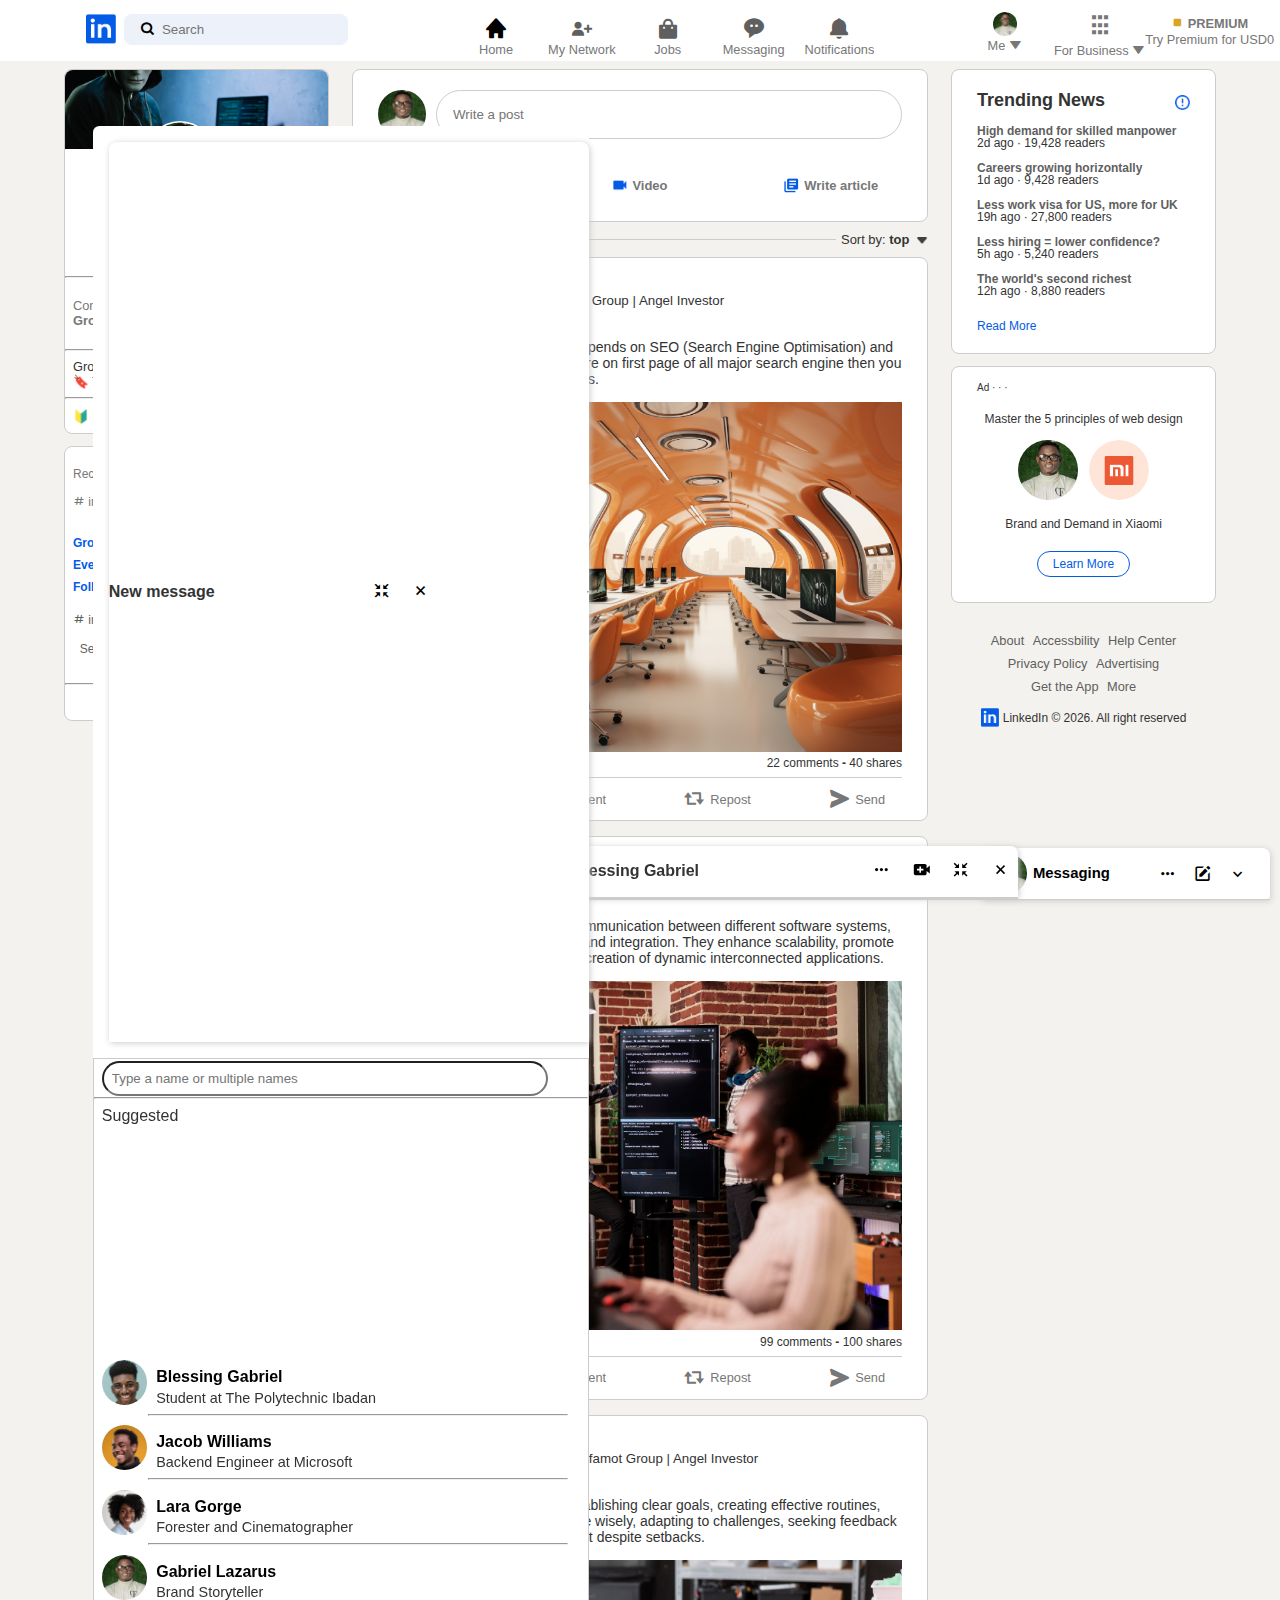
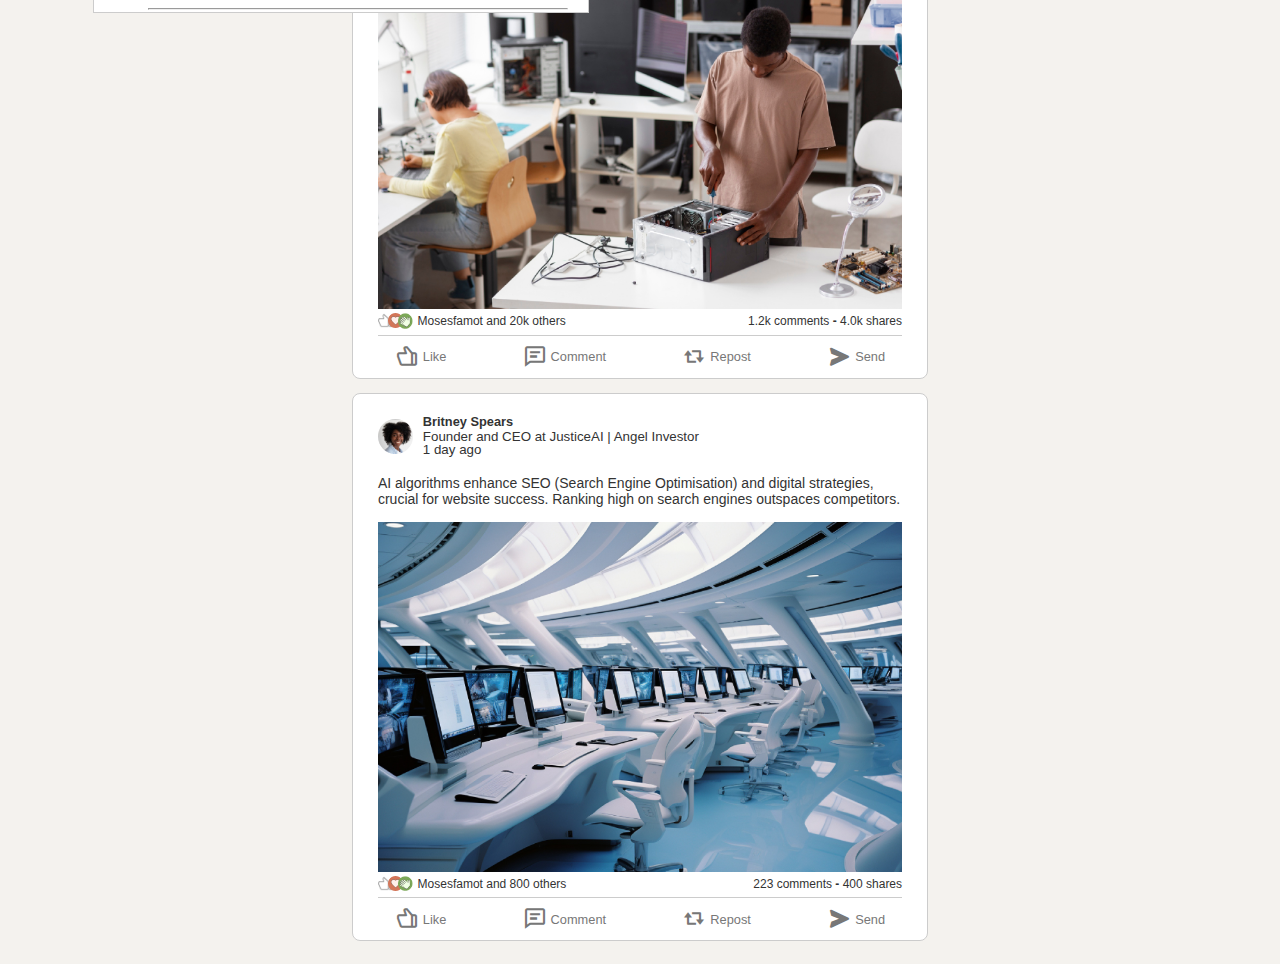
==== commit 78464c30: "adding message popup" ====
--- a/index.html
+++ b/index.html
@@ -482,6 +482,7 @@
         </section>
 
         <section class="message-tab-chatpop">
+            
             <article class="message-tab-chatpop-icon">
                 <article class="message-tab-chatpop-profile">
                     <article class="chatpopup-profile">
--- a/css/style.css
+++ b/css/style.css
@@ -3336,6 +3336,7 @@
     display: flex;
     flex-direction: row;
     align-items: center;
+    justify-content: space-between;
     border-bottom: 1px solid #ccc;
 }
 
@@ -3370,12 +3371,16 @@
 .message-tab-chatpop .message-tab-chatpop-bg {
     background: #fff;
     border: 1px solid #ccc;
-    height: 0;
+    max-height: 0;
     /* box-shadow: 1px 1px 6px #ccc; */
     /* border-radius: 0.5rem 0.5rem 0 0; */
     /* height: 100vh; */
     position: relative;
     overflow: hidden;
+}
+
+.message-tab-chatpop-bg .chatpop-box-container {
+    height: 77.6vh;
 }
 
 /* CHATBOX POP UP CHATBOX POP UP CHATBOX POP UP */
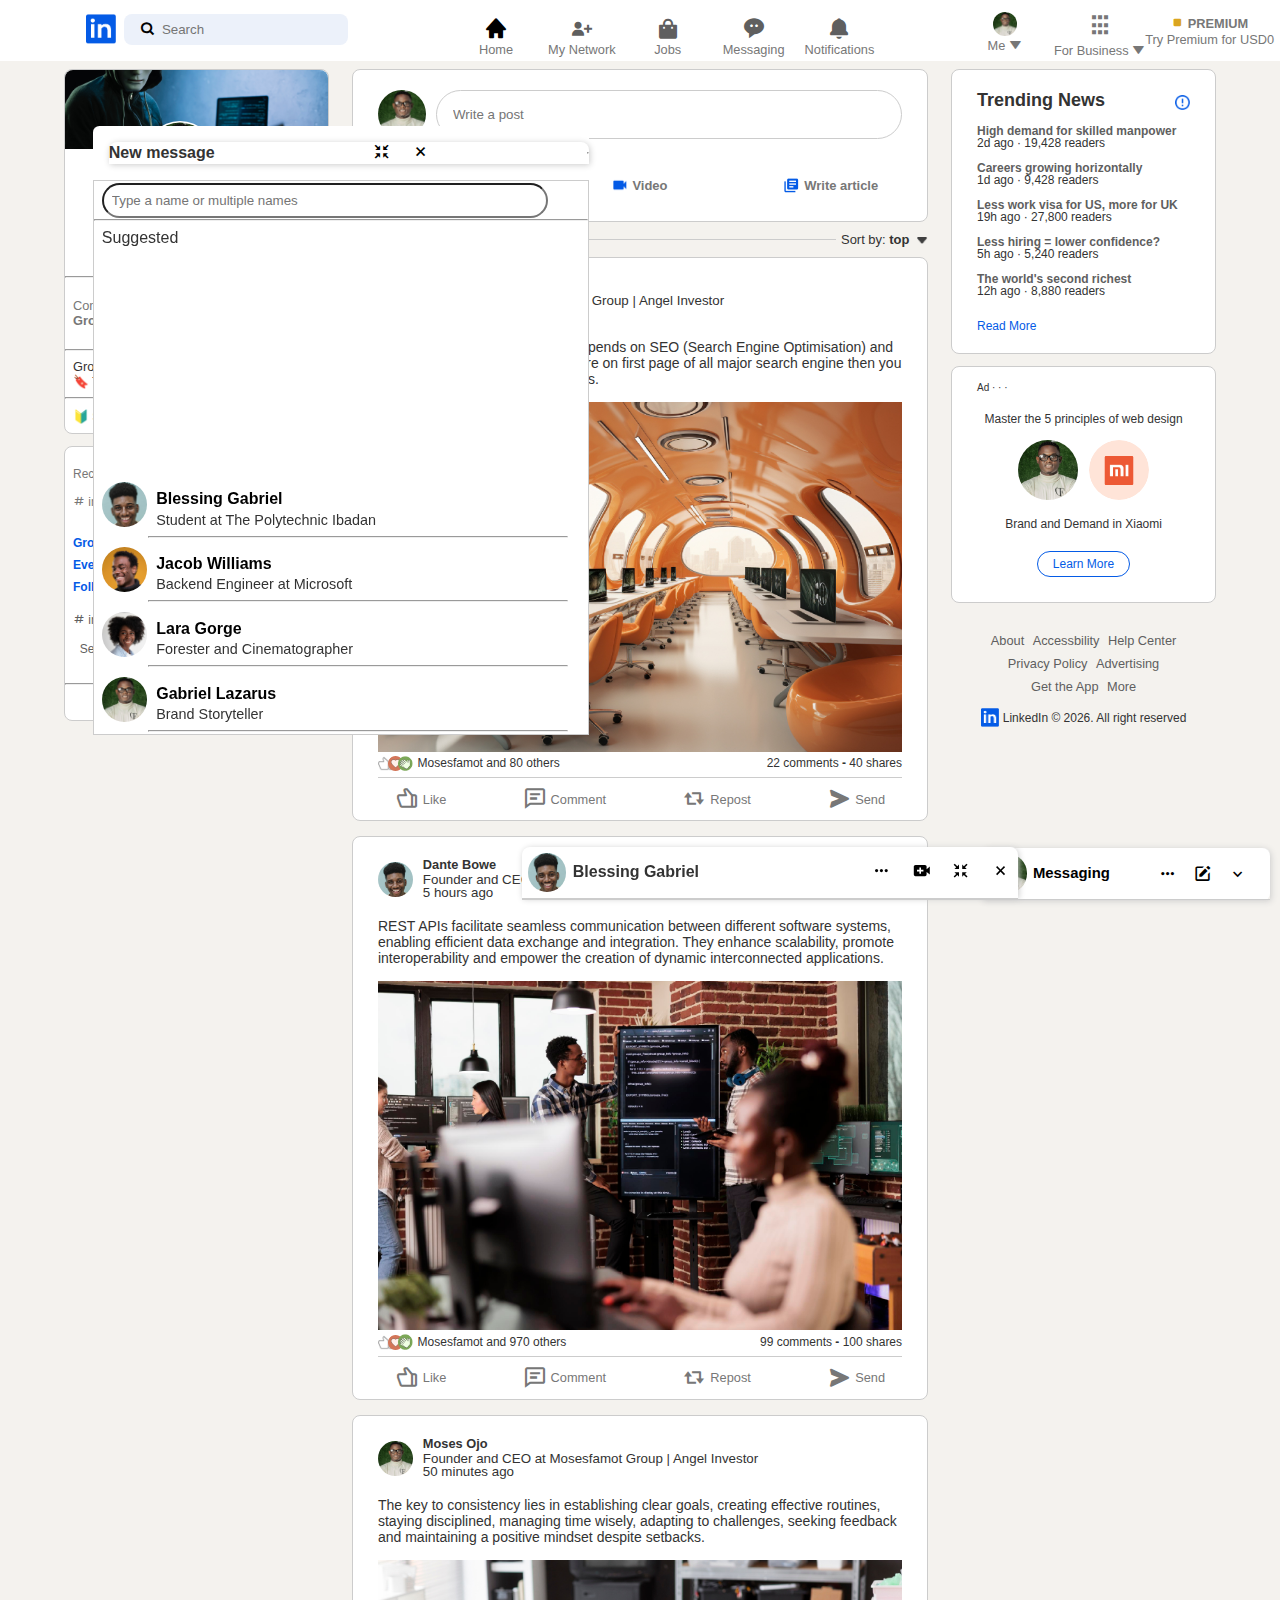
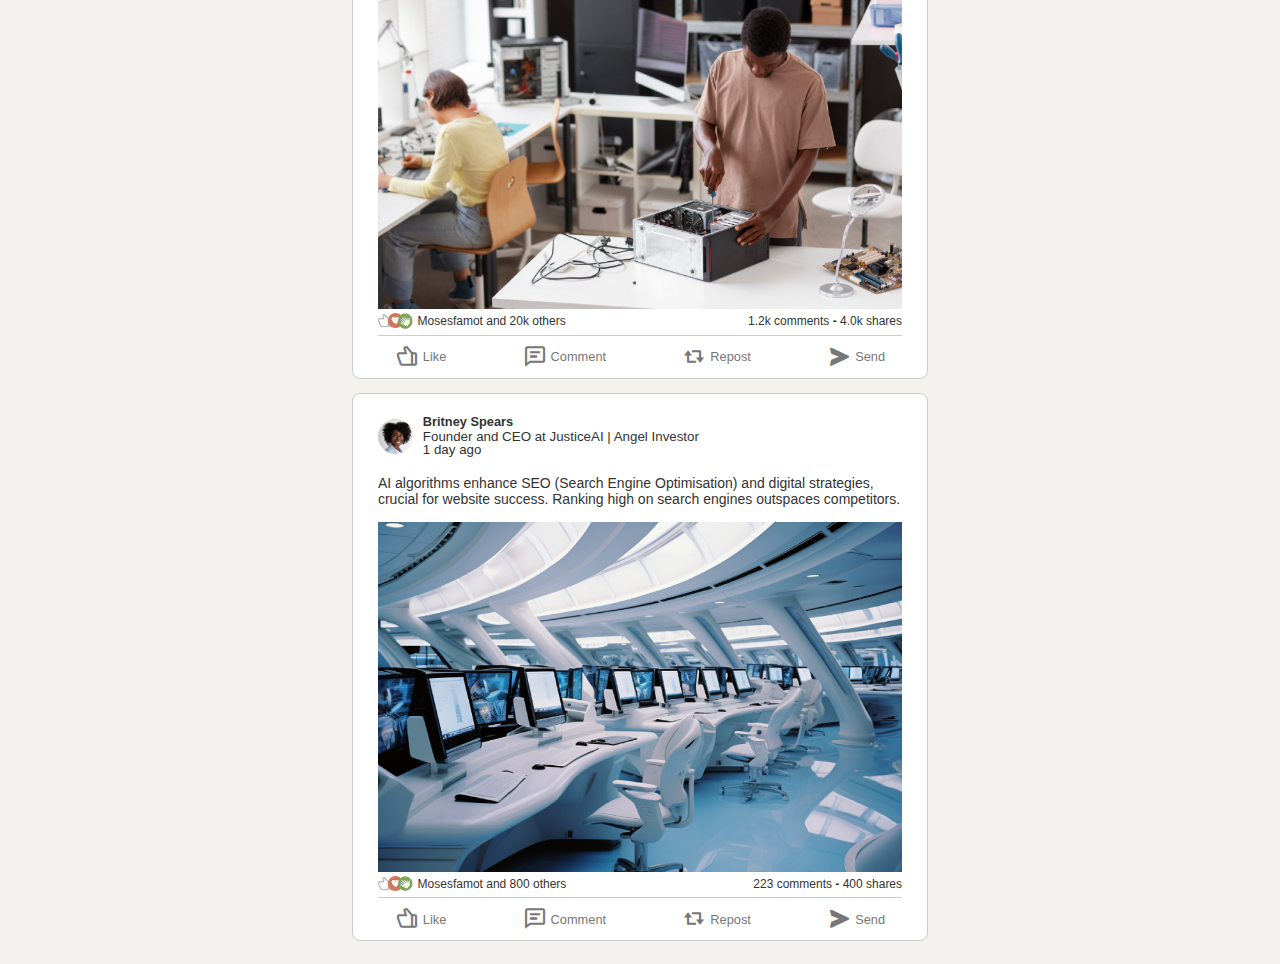
==== commit c42221b4: "adding message popup" ====
--- a/index.html
+++ b/index.html
@@ -482,7 +482,7 @@
         </section>
 
         <section class="message-tab-chatpop">
-            
+
             <article class="message-tab-chatpop-icon">
                 <article class="message-tab-chatpop-profile">
                     <article class="chatpopup-profile">
@@ -636,6 +636,7 @@
                 </article>
 
             </article>
+            
         </section>
 
         <section class="message-tab-newmessage">
--- a/css/style.css
+++ b/css/style.css
@@ -3337,7 +3337,6 @@
     flex-direction: row;
     align-items: center;
     justify-content: space-between;
-    border-bottom: 1px solid #ccc;
 }
 
 .message-tab-chatpop .message-tab-chatpop-icon:hover {
@@ -3380,7 +3379,7 @@
 }
 
 .message-tab-chatpop-bg .chatpop-box-container {
-    height: 77.6vh;
+    height: 78.5vh;
 }
 
 /* CHATBOX POP UP CHATBOX POP UP CHATBOX POP UP */
@@ -3424,7 +3423,7 @@
     margin: 1rem 0 1rem 1rem;
     box-shadow: 1px 1px 6px #ccc;
     border-radius: 0.5rem 0.5rem 0 0;
-    height: 100vh;
+    /* height: 100vh; */
 }
 
 .message-tab-newmessage-icon .chatpopup-profile {
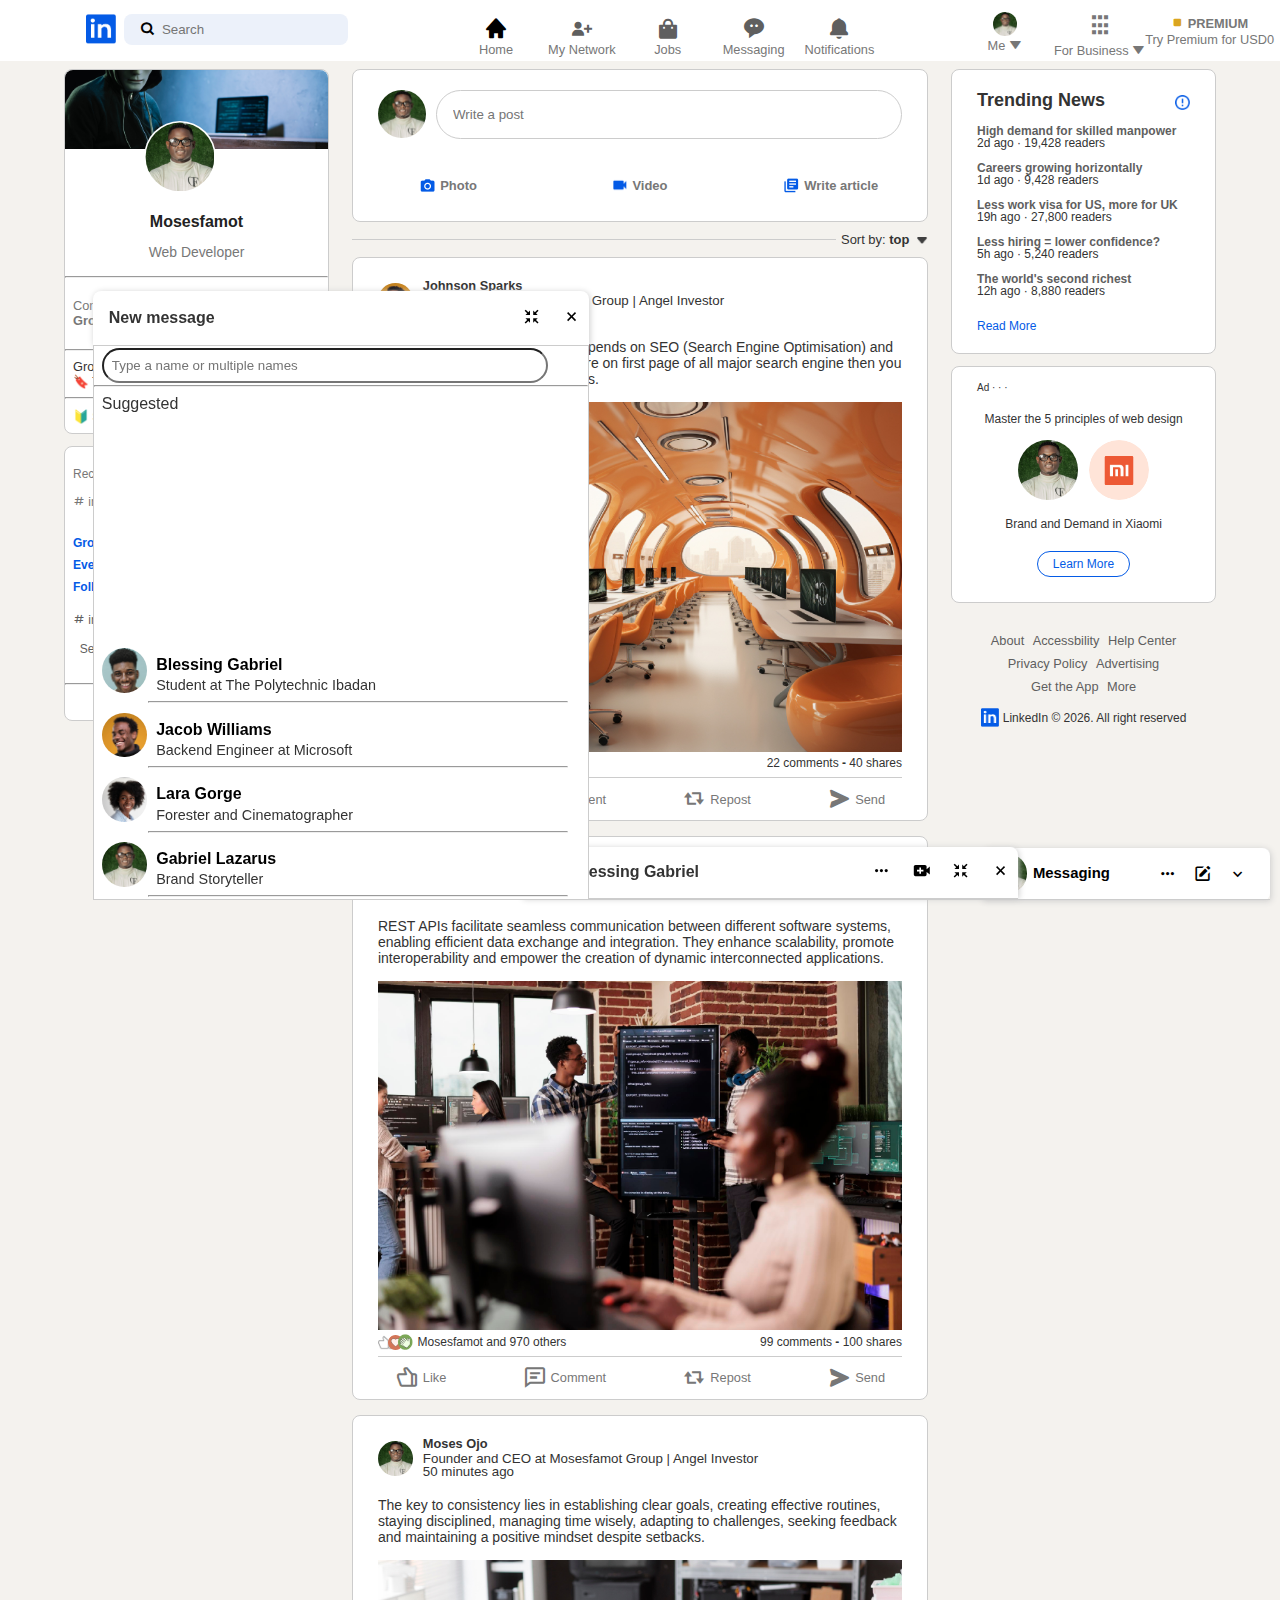
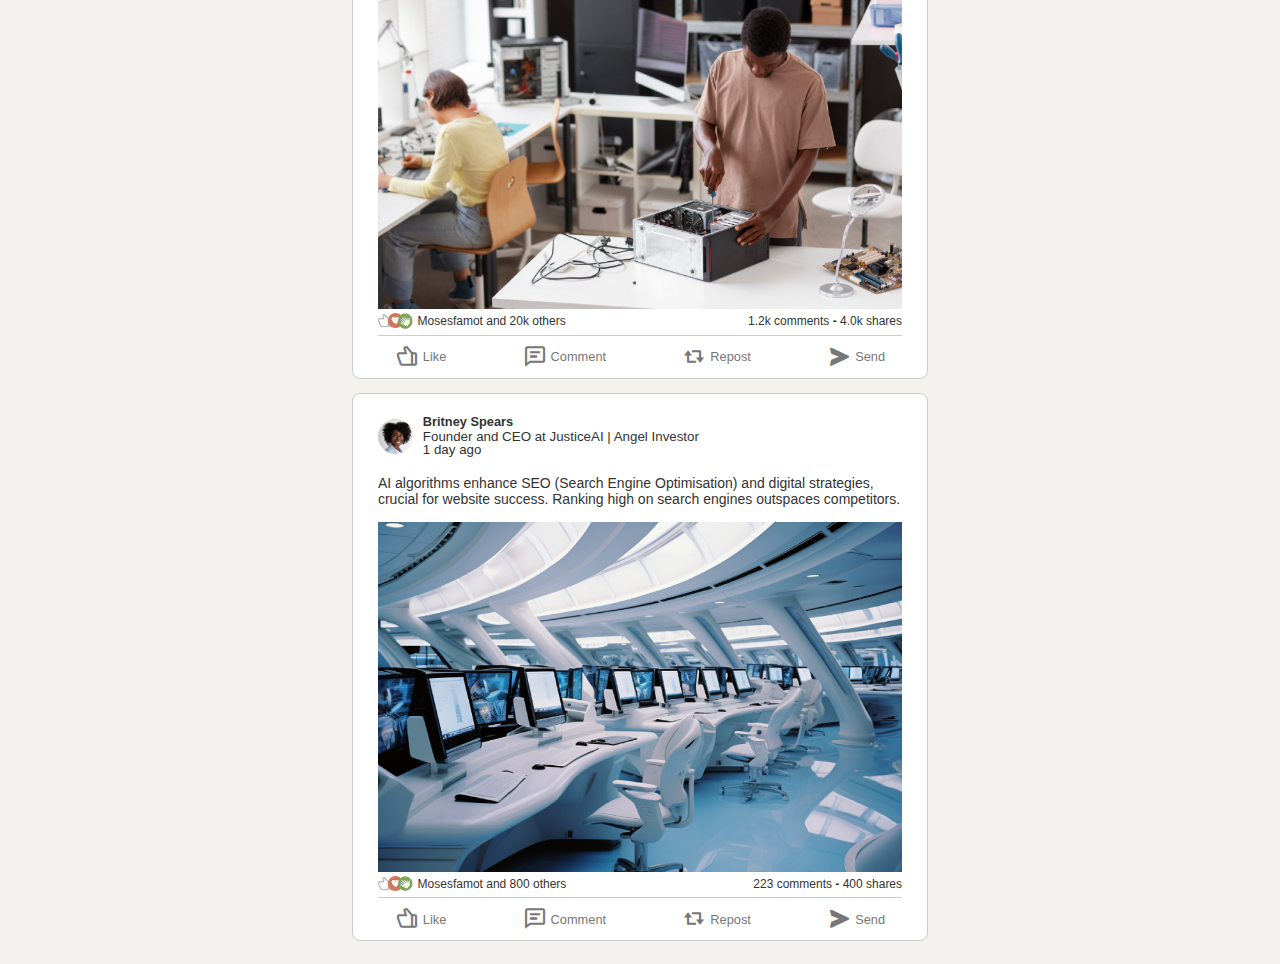
==== commit 30126088: "adding message popup" ====
--- a/index.html
+++ b/index.html
@@ -636,7 +636,7 @@
                 </article>
 
             </article>
-            
+
         </section>
 
         <section class="message-tab-newmessage">
@@ -649,7 +649,6 @@
                     <i class='bx bx-collapse'></i>
                     <i class='bx bx-x'></i>
                 </article>
-                <hr>
             </article>
 
             <article class="message-tab-newmessage-bg">
--- a/css/style.css
+++ b/css/style.css
@@ -3397,13 +3397,42 @@
 .message-tab-newmessage {
     position: absolute;
     position: fixed;
-    top: 14%;
+    /* top: 14%; */
     right: 54%;
     width: 31rem;
+    bottom: 0;
     /* overflow: hidden; */
     transition: max-height 0.5s;
     border-radius: 0.4rem;
+}
+
+.message-tab-newmessage .message-tab-newmessage-icon {
+    display: flex;
+    flex-direction: row;
+    justify-content: space-between;
+    align-items: center;
+    padding: 1rem 0 1rem 1rem;
     background: #fff;
+    box-shadow: 1px 1px 6px #ccc;
+    border-radius: 0.5rem 0.5rem 0 0;
+    /* height: 100vh; */
+}
+
+.message-tab-newmessage .message-tab-newmessage-icon:hover {
+    cursor: pointer;
+    background: #e7e7e7;
+}
+
+.message-tab-newmessage-icon .chatpopup-profile {
+    display: flex;
+    flex-direction: row;
+    align-items: center;
+}
+
+.message-tab-newmessage-icon .chatpop-icon i {
+    color: #000;
+    font-size: 1.2rem;
+    margin: 0 0.5rem;
 }
 
 .message-tab-newmessage .message-tab-newmessage-bg {
@@ -3413,29 +3442,6 @@
     /* border-radius: 0.5rem 0.5rem 0 0; */
     position: relative;
     overflow: hidden;
-}
-
-.message-tab-newmessage .message-tab-newmessage-icon {
-    display: flex;
-    flex-direction: row;
-    justify-content: space-between;
-    align-items: center;
-    margin: 1rem 0 1rem 1rem;
-    box-shadow: 1px 1px 6px #ccc;
-    border-radius: 0.5rem 0.5rem 0 0;
-    /* height: 100vh; */
-}
-
-.message-tab-newmessage-icon .chatpopup-profile {
-    display: flex;
-    flex-direction: row;
-    align-items: center;
-}
-
-.message-tab-newmessage-icon .chatpop-icon i {
-    color: #000;
-    font-size: 1.2rem;
-    margin: 0 0.5rem;
 }
 
 .newmessage-box-container .namesearch {
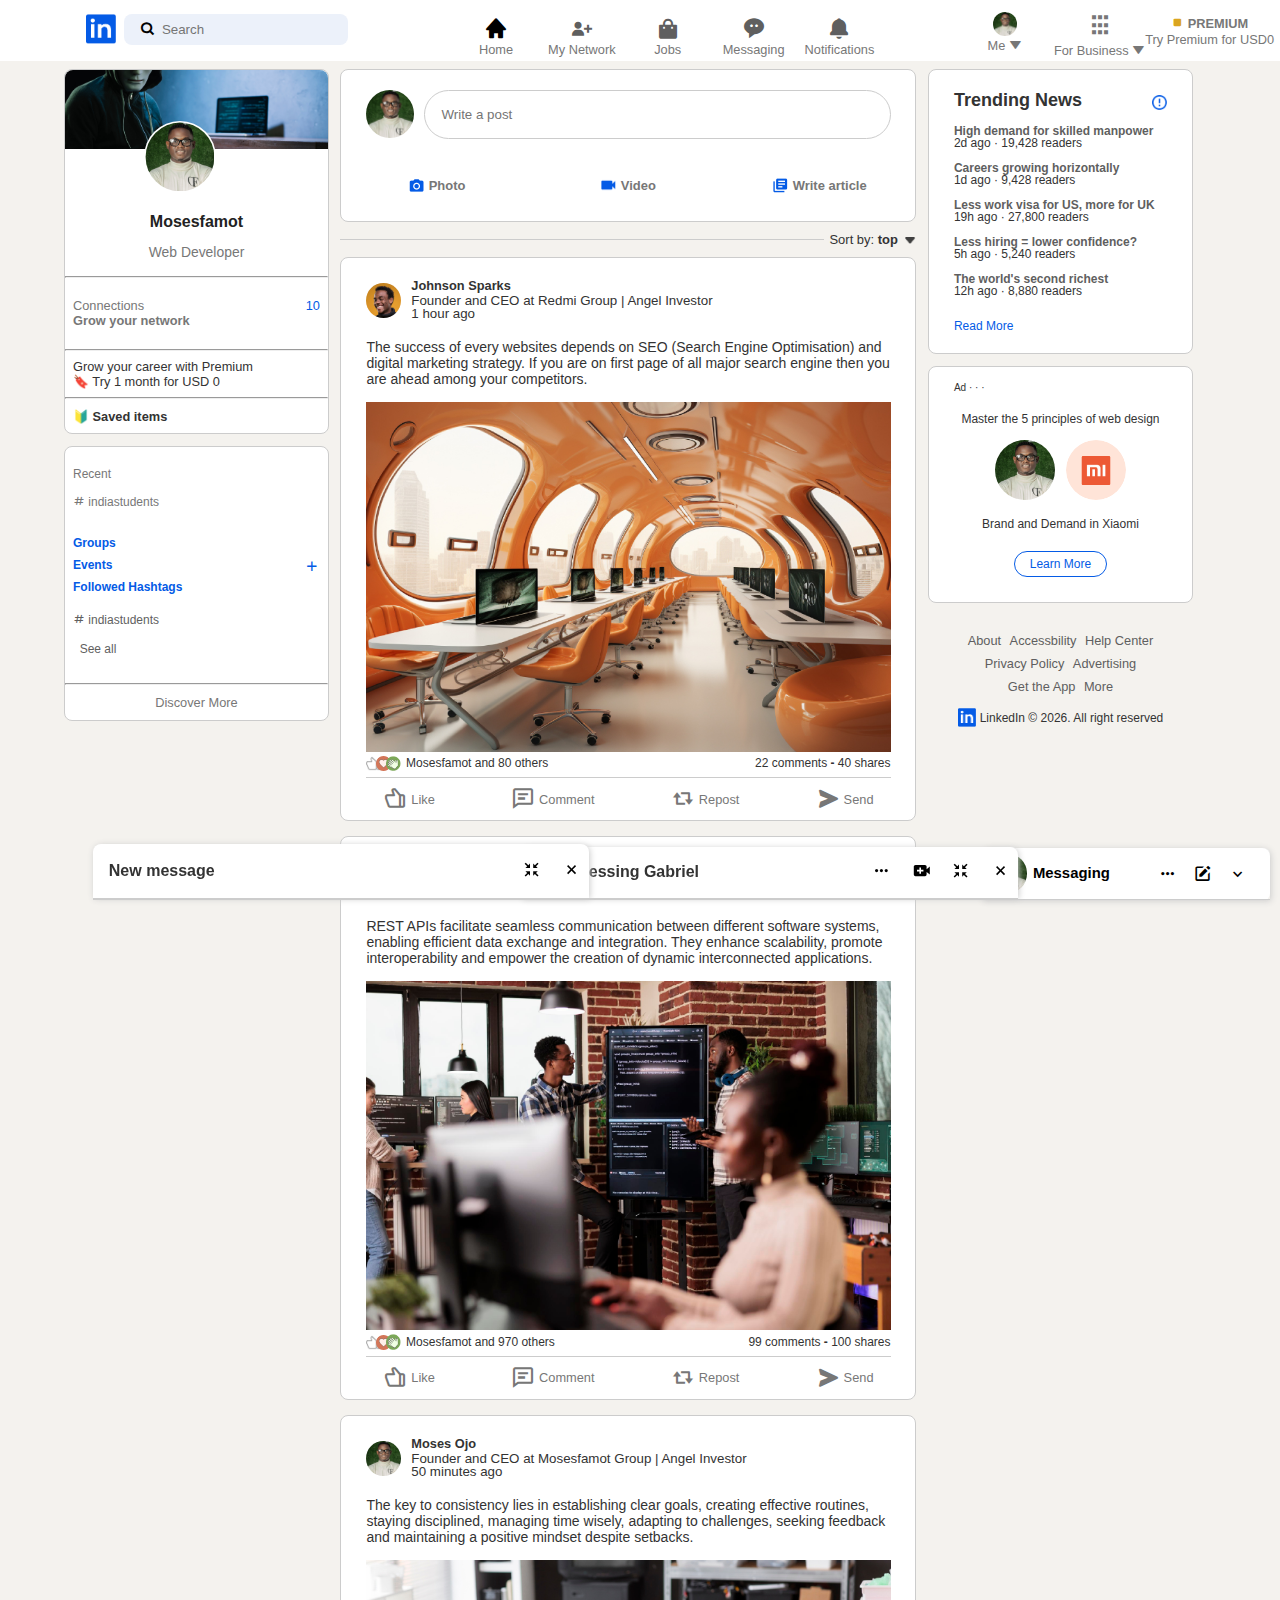
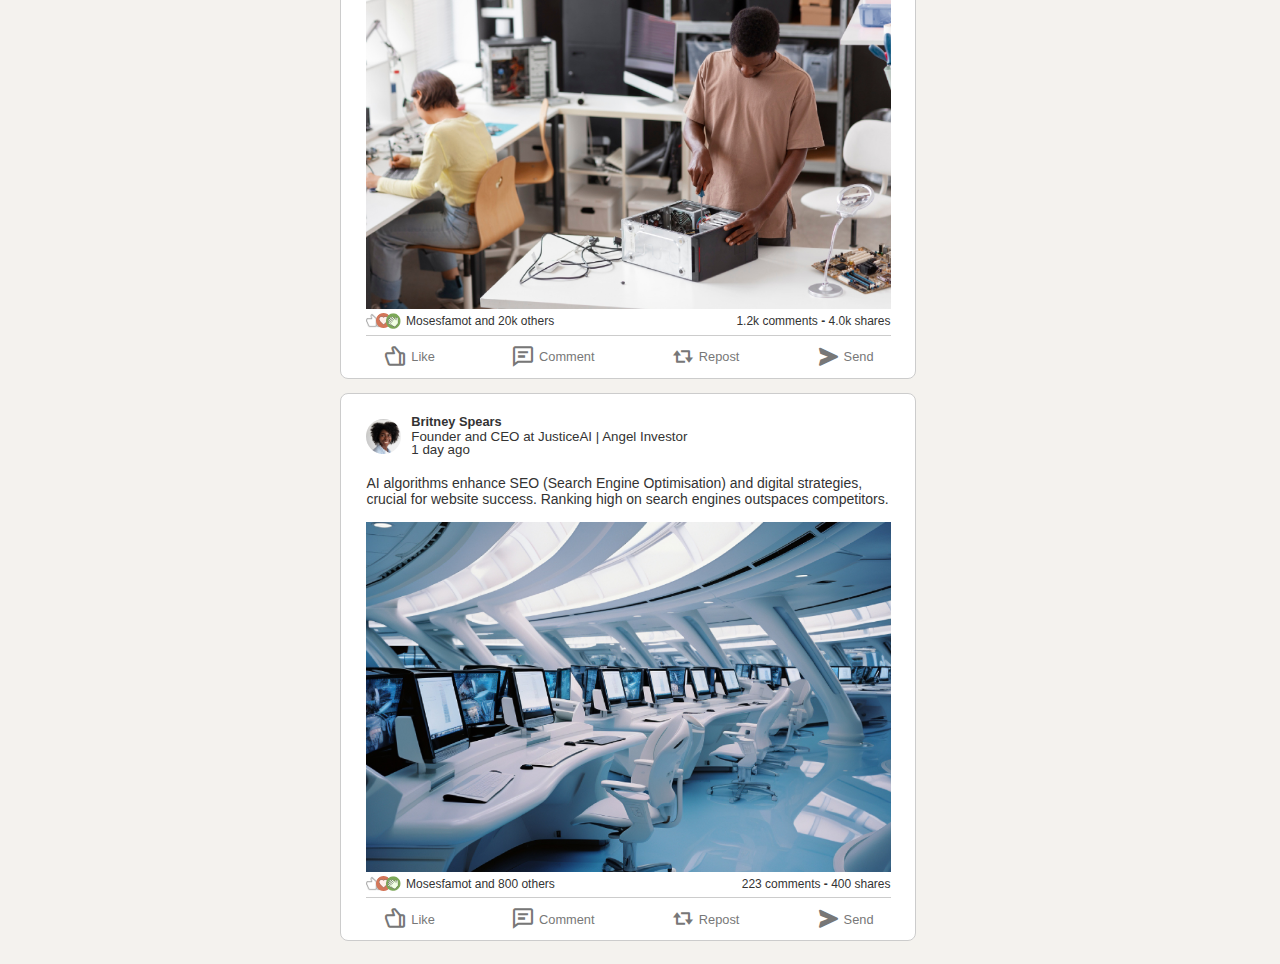
==== commit 30500b3c: "adding message popup" ====
--- a/index.html
+++ b/index.html
@@ -422,222 +422,9 @@
 
         <!-- MESSAGE TAB POP UP SECTION START  -->
 
-        <section class="message-tab-pop">
-            
-            <article class="message-tab-pop-icon">
-                <article class="popup-profile">
-                    <img src="img/user-1.png" alt="User-image">
-                    <span>Messaging</span>
-                    <i class='bx bx-dots-horizontal-rounded'></i>
-                    <i class='bx bxs-edit'></i>
-                    <i class='bx bx-chevron-down'></i>
-                </article>
-            </article>
-
-            <article class="message-tab-pop-bg">
-
-                <article class="message-tab-pop-container">
-
-                    <article class="search-box-container">
-                        <article class="search-box">
-                            <i class='bx bx-search' ></i>
-                            <input type="text" placeholder="Search messages">
-                            <i class='bx bx-slider'></i>
-                        </article>
-                    </article>
-        
-                    <article class="message-popup-tabs">
-                        <ul class="message-tab-pop-list">
-                            <li class="message-tab-focused">Focused</li>
-                            <li class="message-tab-other">Other</li>
-                        </ul>
-                    </article>
-    
-                    <article class="message-popup-focused-content tab-focused-content active">
-                        <img src="img/user-2.png" alt="User-Image">
-                        <article class="message-content-highlight">
-                            <h4>Blessing Gabriel <span>Jun 31, 2024</span></h4>
-                            <p>Blessing: Okay</p>
-                        </article>
-                    </article>
-                    
-                    <article class="message-popup-focused-content tab-focused-content active">
-                        <img src="img/user-3.png" alt="User-Image">
-                        <article class="message-content-highlight">
-                            <h4>Johnson Brown <span>Jul 15, 2024</span></h4>
-                            <p>Johnson: You qualify for...</p>
-                        </article>
-                    </article>
-
-                    <article class="message-popup-other-content tab-other-content">
-                        <img src="img/message-image.svg" alt="Message-Image">
-                        <h3>No messages yet</h3>
-                        <p>Reach out and start a conversation to advance your career</p>
-                        <a href="#">Send a message</a>
-                    </article>
-
-                </article>    
-
-            </article>
-        </section>
-
-        <section class="message-tab-chatpop">
-
-            <article class="message-tab-chatpop-icon">
-                <article class="message-tab-chatpop-profile">
-                    <article class="chatpopup-profile">
-                        <img src="img/user-2.png" alt="User-image">
-                        <span>Blessing Gabriel</span>
-                    </article>
-                    <article class="chatpop-icon">
-                        <i class='bx bx-dots-horizontal-rounded'></i>
-                        <i class='bx bxs-video-plus'></i>
-                        <i class='bx bx-collapse'></i>
-                        <i class='bx bx-x'></i>
-                    </article>
-                    <!-- <hr> -->
-                </article>
-            </article>
-
-            <article class="message-tab-chatpop-bg">
-                
-                <article class="chatpop-box-container">
-
-                    <article class="message-tab-full-chat">
-    
-                        <article id="scroll-to-bottom" class="full-message-chat" style="height: 50vh;">
-                            <article class="full-message-chat-profile">
-                                <img src="img/user-2.png" alt="Image">
-                                <h4>Blessing Gabriel . <span>1st</span></h4>
-                                <p>Team Lead at Quest Co</p>
-                            </article>
-                            
-                            <article id="chat-box" class="full-chats-section">
-                                <article class="full-chat-date">
-                                    <hr>
-                                    <p>JUN 20, 2024</p>
-                                    <hr>
-                                </article>
-                                
-                                <article class="chats-by-users">
-                                    <img src="img/user-2.png" alt="User Image">
-                                    <article class="user-chat-time">
-                                        <h4>Blessing Gabriel . <span>02:20 PM</span></h4>
-                                        <p>Thanks for connecting! How are you?</p>
-                                    </article>
-                                </article>
-
-                                <article class="chats-by-users">
-                                    <img src="img/user-1.png" alt="User Image">
-                                    <article class="user-chat-time">
-                                        <h4>Moses Ojo . <span>02:25 PM</span></h4>
-                                        <p>It's my pleasure. I'm fine thank you. And you?</p>
-                                    </article>
-                                </article>
-
-                                <article class="chats-by-users">
-                                    <img src="img/user-2.png" alt="User Image">
-                                    <article class="user-chat-time">
-                                        <h4>Blessing Gabriel . <span>02:28 PM</span></h4>
-                                        <p>
-                                            I'm good. 
-                                            <br>
-                                            I think AR has so much potential, especially with how immersive it's getting.
-                                            <br>
-                                            Did you hear anything about the rumored Apple car?
-                                        </p>
-                                    </article>
-                                </article>
-
-                                <article class="chats-by-users">
-                                    <img src="img/user-1.png" alt="User Image">
-                                    <article class="user-chat-time">
-                                        <h4>Moses Ojo . <span>02:30 PM</span></h4>
-                                        <p>
-                                            A little bit, but it's still pretty hush-hush. 
-                                            <br>
-                                            I'm guessing it's going to be autonomou with some crazy AI integration.                                            
-                                        </p>
-                                    </article>
-                                </article>
-
-                                <article class="chats-by-users">
-                                    <img src="img/user-2.png" alt="User Image">
-                                    <article class="user-chat-time">
-                                        <h4>Blessing Gabriel . <span>02:32 PM</span></h4>
-                                        <p>
-                                            Couldn't agree more. Here's to more innovations and awesome tech!
-                                        </p>
-                                    </article>
-                                </article>
-
-                                <article class="chats-by-users">
-                                    <img src="img/user-1.png" alt="User Image">
-                                    <article class="user-chat-time">
-                                        <h4>Moses Ojo . <span>02:33 PM</span></h4>
-                                        <p>&#x1F44D;</p>
-                                    </article>
-                                </article>
-
-                                <article class="full-chat-date">
-                                    <hr>
-                                    <p class="chat-full-date"></p>
-                                    <hr>
-                                </article>
-
-                                <article class="chats-by-users">
-                                    <img src="img/user-2.png" alt="User Image">
-                                    <article class="user-chat-time">
-                                        <h4>Blessing Gabriel . <span id="get-time"></span></h4>
-                                        <p id="starter-message"></p>
-                                    </article>
-                                </article>
-
-                                <article class="chatbox incoming">
-                                    <!-- <article class="chats-by-users">
-                                        <img src="img/user-3.png" alt="User Image">
-                                        <article class="user-chat-time">
-                                            <h4>James Brown . <span id="get-time"></span></h4>
-                                            <p id="starter-message"></p>
-                                        </article>
-                                    </article> -->
-                                </article>
-
-                            </article>
-                        </article>
-                    </article>
-
-                    <article class="message-chat-input">
-
-                        <article class="chat-input-area">
-                            <input id="textInput" class="input-box" type="text" placeholder="Write a message...">
-                            <i class='bx bx-chevron-up'></i>
-                        </article>
-                        <hr>
-                        
-
-                        <article class="message-chat-footer">
-                            
-                            <article class="chat-footer-icon">
-                                <i class='bx bx-image bx-flip-horizontal'></i>
-                                <i class='bx bx-paperclip'></i>
-                                <i class='bx bxs-file-gif'></i>
-                                <i class='bx bx-smile' onclick="smileButton()"></i>
-
-                                <!-- <article class="chat-footer-icon chat-footer-action"> -->
-                                    <a href="#">Send</a>
-                                    <i class='bx bx-dots-horizontal-rounded message-option-icon'></i>
-                                <!-- </article> -->
-                            </article>
-                            
-                        </article>
-                    </article>
-
-                </article>
-
-            </article>
-
-        </section>
+        <messagetab-pop></messagetab-pop>
+
+        <messagetab-chatpop></messagetab-chatpop>
 
         <section class="message-tab-newmessage">
 
--- a/css/style.css
+++ b/css/style.css
@@ -3438,10 +3438,15 @@
 .message-tab-newmessage .message-tab-newmessage-bg {
     background: #fff;
     border: 1px solid #ccc;
+    max-height: 0;
     /* box-shadow: 1px 1px 6px #ccc; */
     /* border-radius: 0.5rem 0.5rem 0 0; */
     position: relative;
     overflow: hidden;
+}
+
+.message-tab-newmessage-bg .newmessage-box-container {
+    height: 78.2vh;
 }
 
 .newmessage-box-container .namesearch {
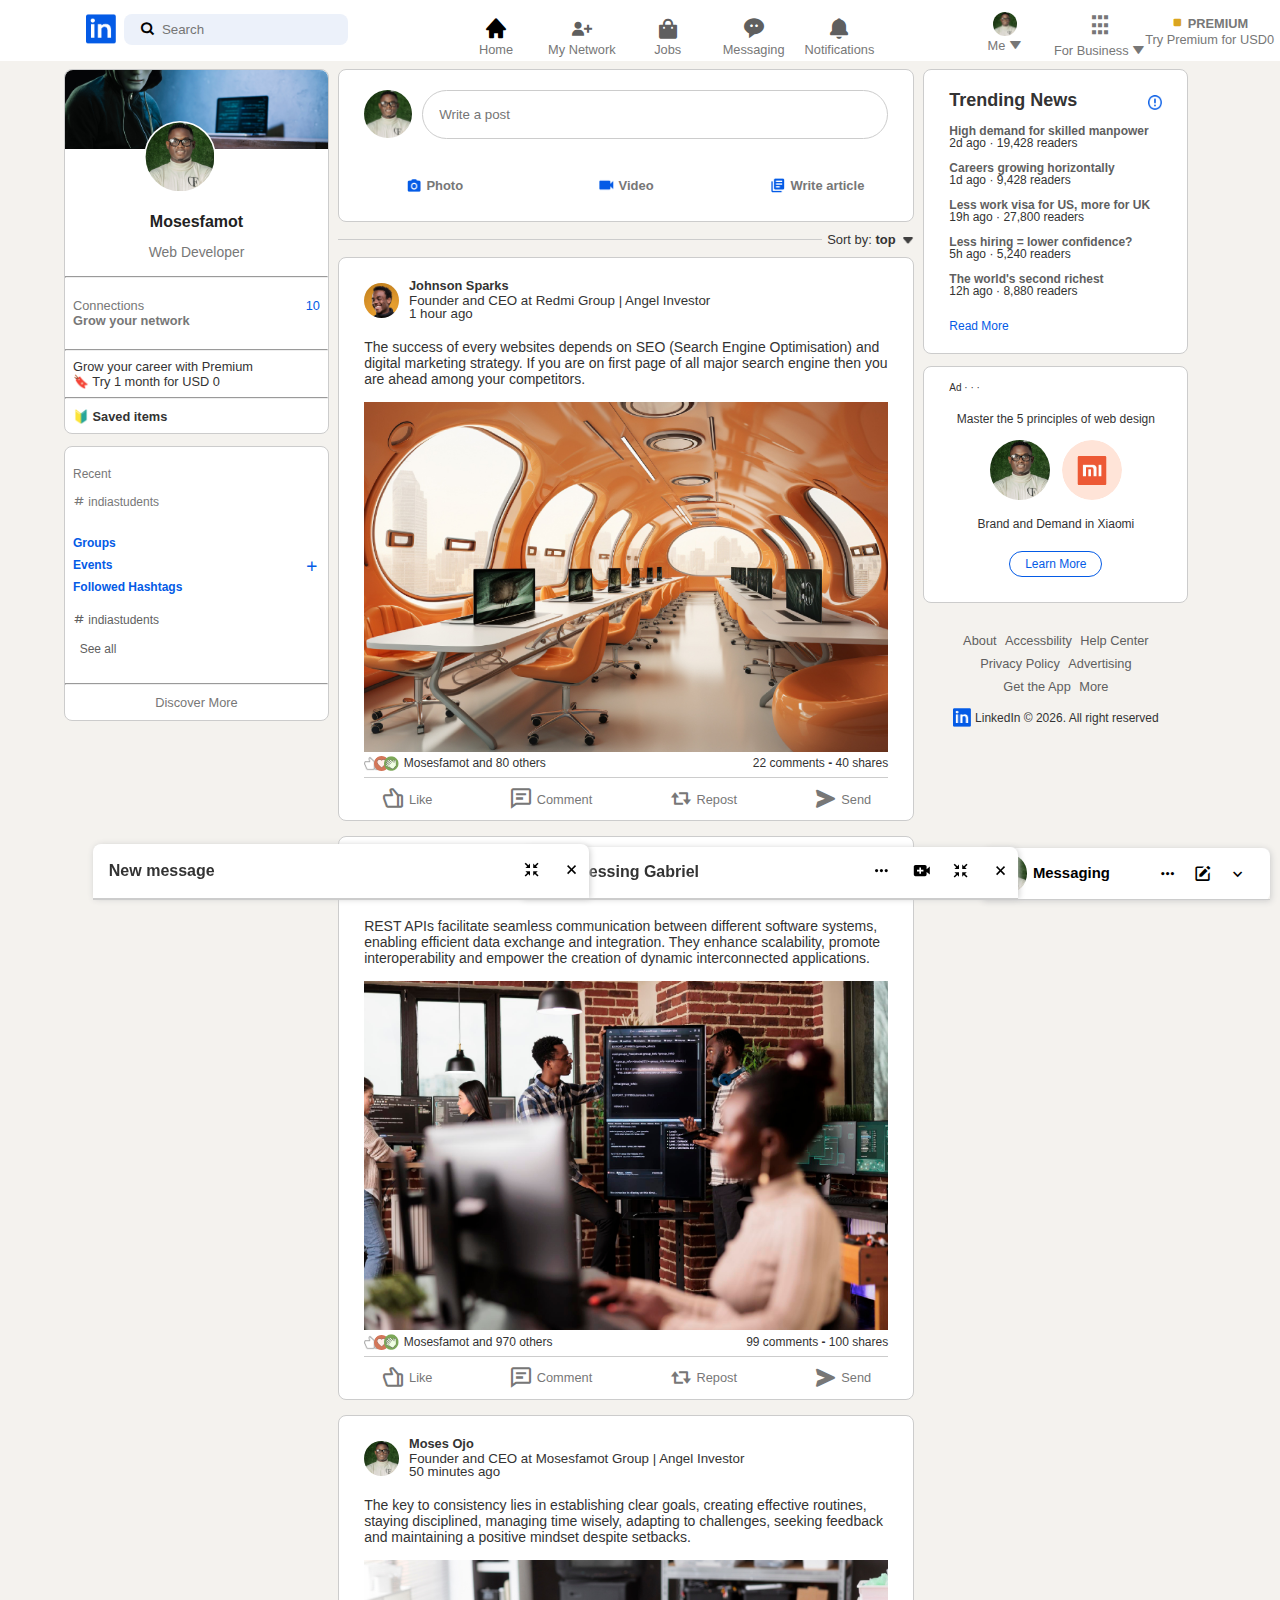
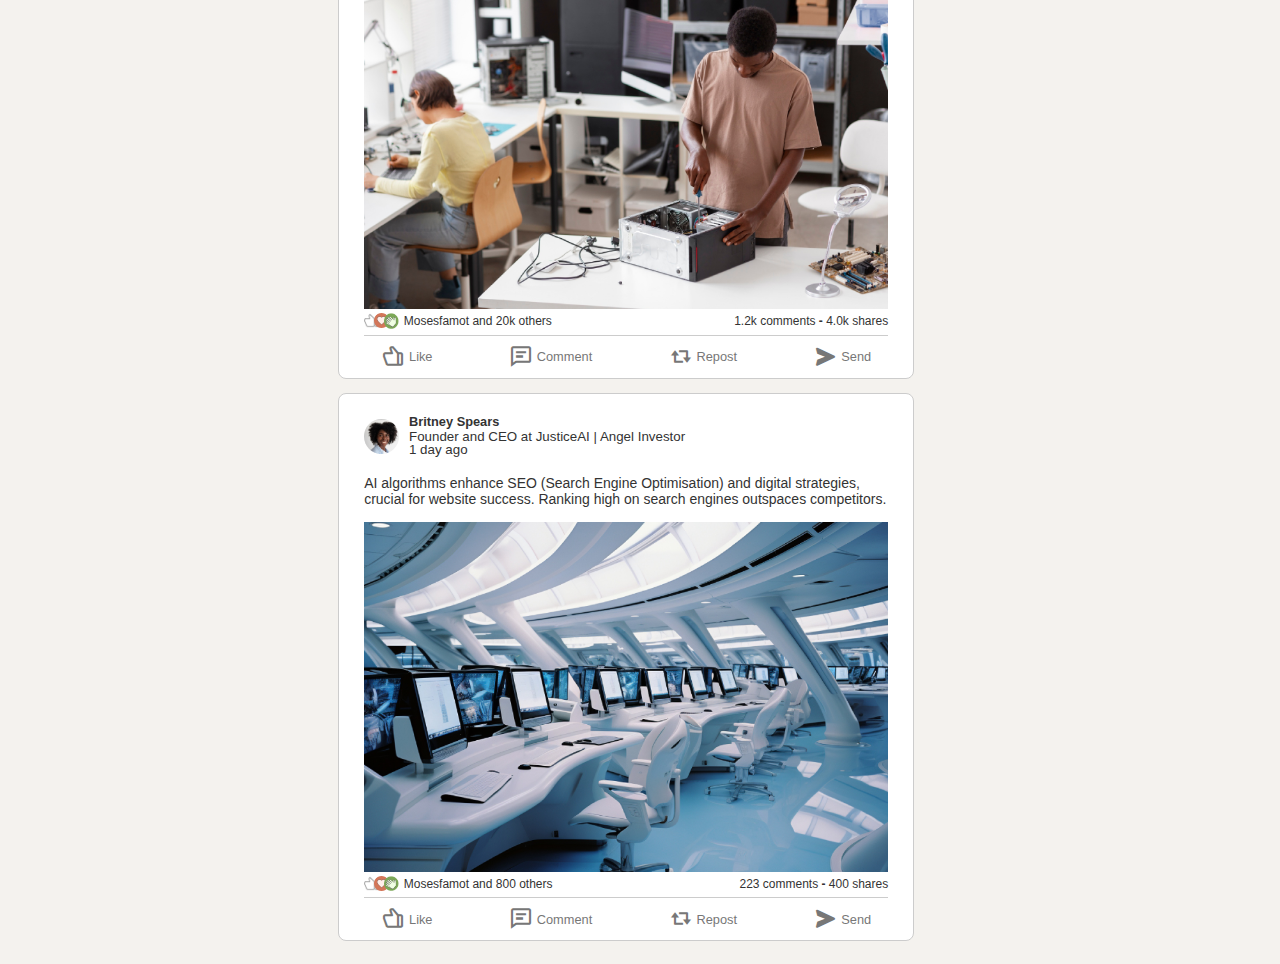
==== commit a97acb1d: "adding message popup" ====
--- a/index.html
+++ b/index.html
@@ -426,87 +426,7 @@
 
         <messagetab-chatpop></messagetab-chatpop>
 
-        <section class="message-tab-newmessage">
-
-            <article class="message-tab-newmessage-icon">
-                <article class="chatpopup-profile">
-                    <span>New message</span>
-                </article>
-                <article class="chatpop-icon">
-                    <i class='bx bx-collapse'></i>
-                    <i class='bx bx-x'></i>
-                </article>
-            </article>
-
-            <article class="message-tab-newmessage-bg">
-                
-                <article class="newmessage-box-container">
-                    <article class="namesearch">
-                        <input type="text" placeholder="Type a name or multiple names">
-                    </article>
-                    <hr>
-                    <p>Suggested</p>
-
-                    <article class="namesuggestcontainer">
-
-                        <article class="namesuggestions">
-                            <article class="suggestedname">
-                                <article class="suggestedimage">
-                                    <img src="img/user-2.png" alt="User Image">
-                                </article>
-                                <article class="suggesteddetails">
-                                    <p class="suggesteddetailsname">Blessing Gabriel</p>
-                                    <p class="suggesteddetailsdesc">Student at The Polytechnic Ibadan</p>
-                                    <hr>
-                                </article>
-                            </article>
-                        </article>
-    
-                        <article class="namesuggestions">
-                            <article class="suggestedname">
-                                <article class="suggestedimage">
-                                    <img src="img/user-3.png" alt="User Image">
-                                </article>
-                                <article class="suggesteddetails">
-                                    <p class="suggesteddetailsname">Jacob Williams</p>
-                                    <p class="suggesteddetailsdesc">Backend Engineer at Microsoft</p>
-                                    <hr>
-                                </article>
-                            </article>
-                        </article>
-    
-                        <article class="namesuggestions">
-                            <article class="suggestedname">
-                                <article class="suggestedimage">
-                                    <img src="img/user-4.png" alt="User Image">
-                                </article>
-                                <article class="suggesteddetails">
-                                    <p class="suggesteddetailsname">Lara Gorge</p>
-                                    <p class="suggesteddetailsdesc">Forester and Cinematographer</p>
-                                    <hr>
-                                </article>
-                            </article>
-                        </article>
-    
-                        <article class="namesuggestions">
-                            <article class="suggestedname">
-                                <article class="suggestedimage">
-                                    <img src="img/user-1.png" alt="User Image">
-                                </article>
-                                <article class="suggesteddetails">
-                                    <p class="suggesteddetailsname">Gabriel Lazarus</p>
-                                    <p class="suggesteddetailsdesc">Brand Storyteller</p>
-                                    <hr>
-                                </article>
-                            </article>
-                        </article>
-                        
-                    </article>
-
-                </article>
-
-            </article>
-        </section>
+        <newmessage-pop></newmessage-pop>
 
     <!-- MESSAGE TAB POP UP SECTION END  -->
 
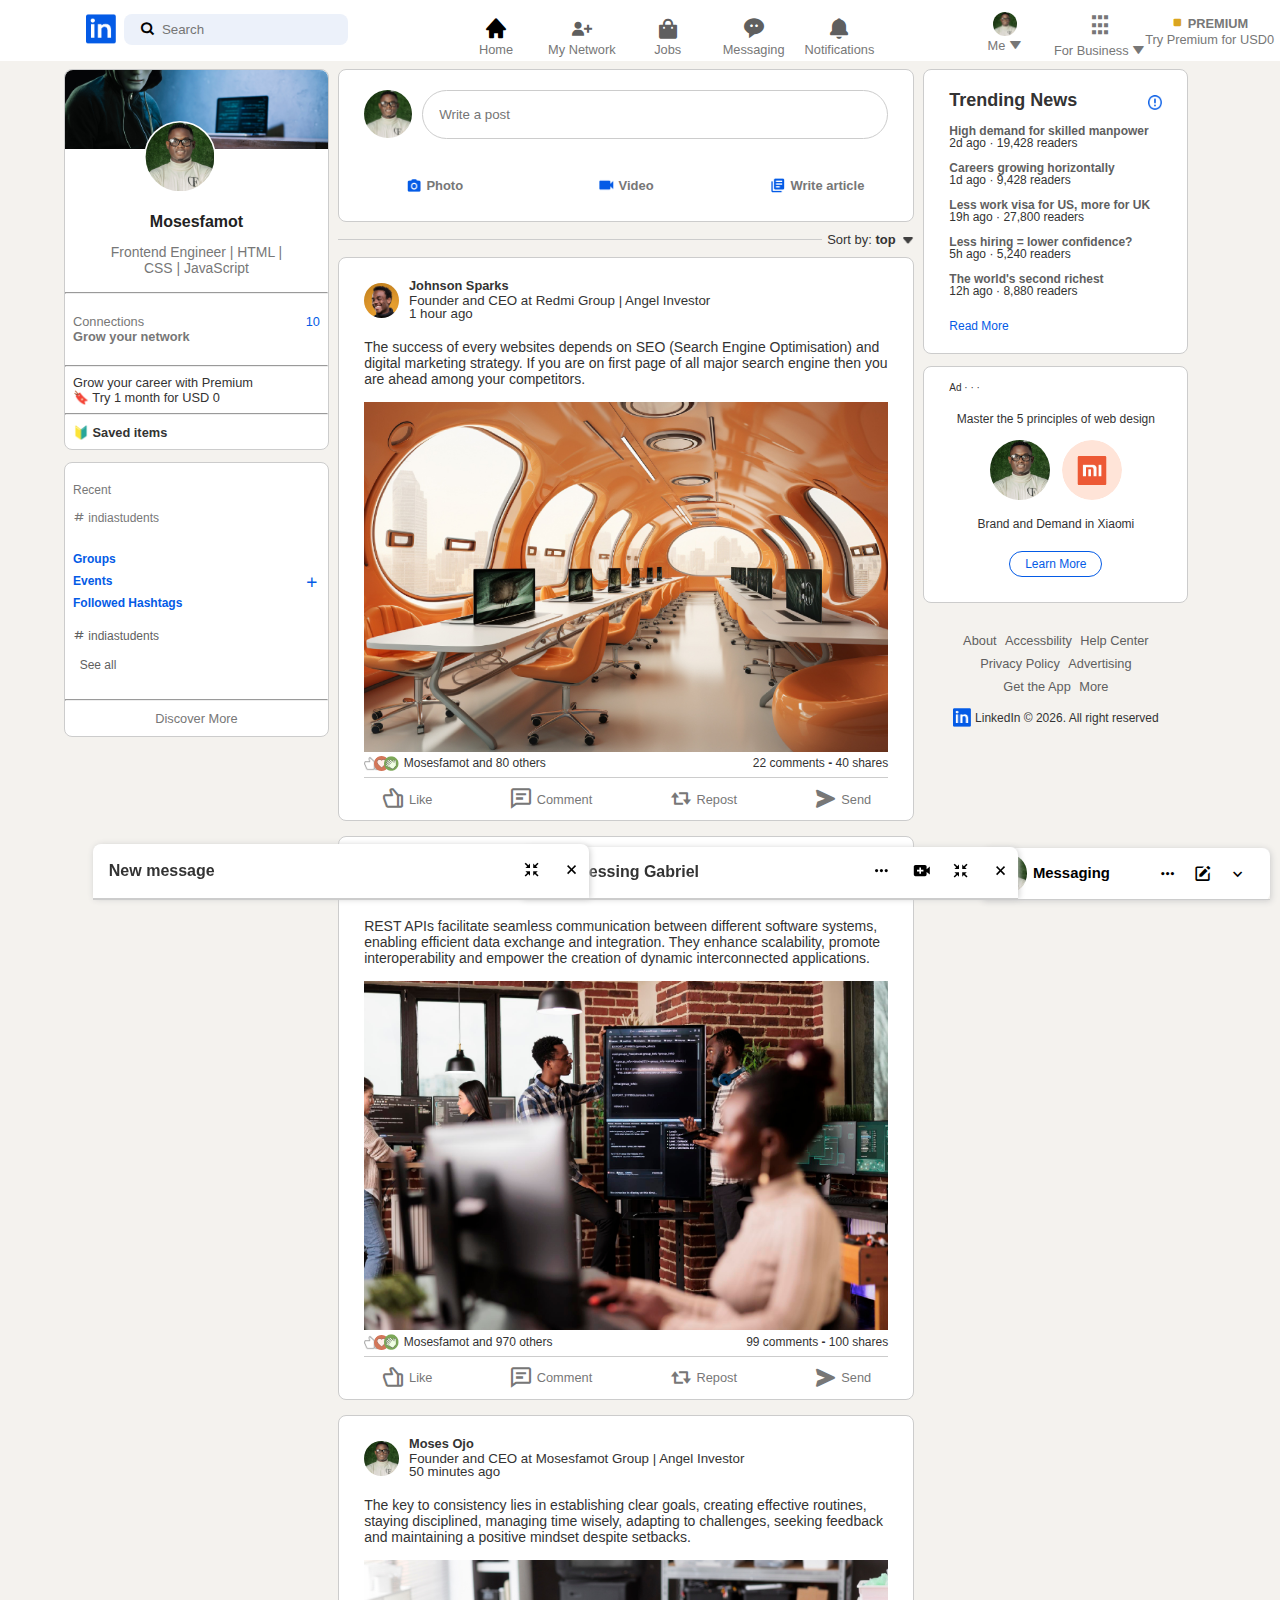
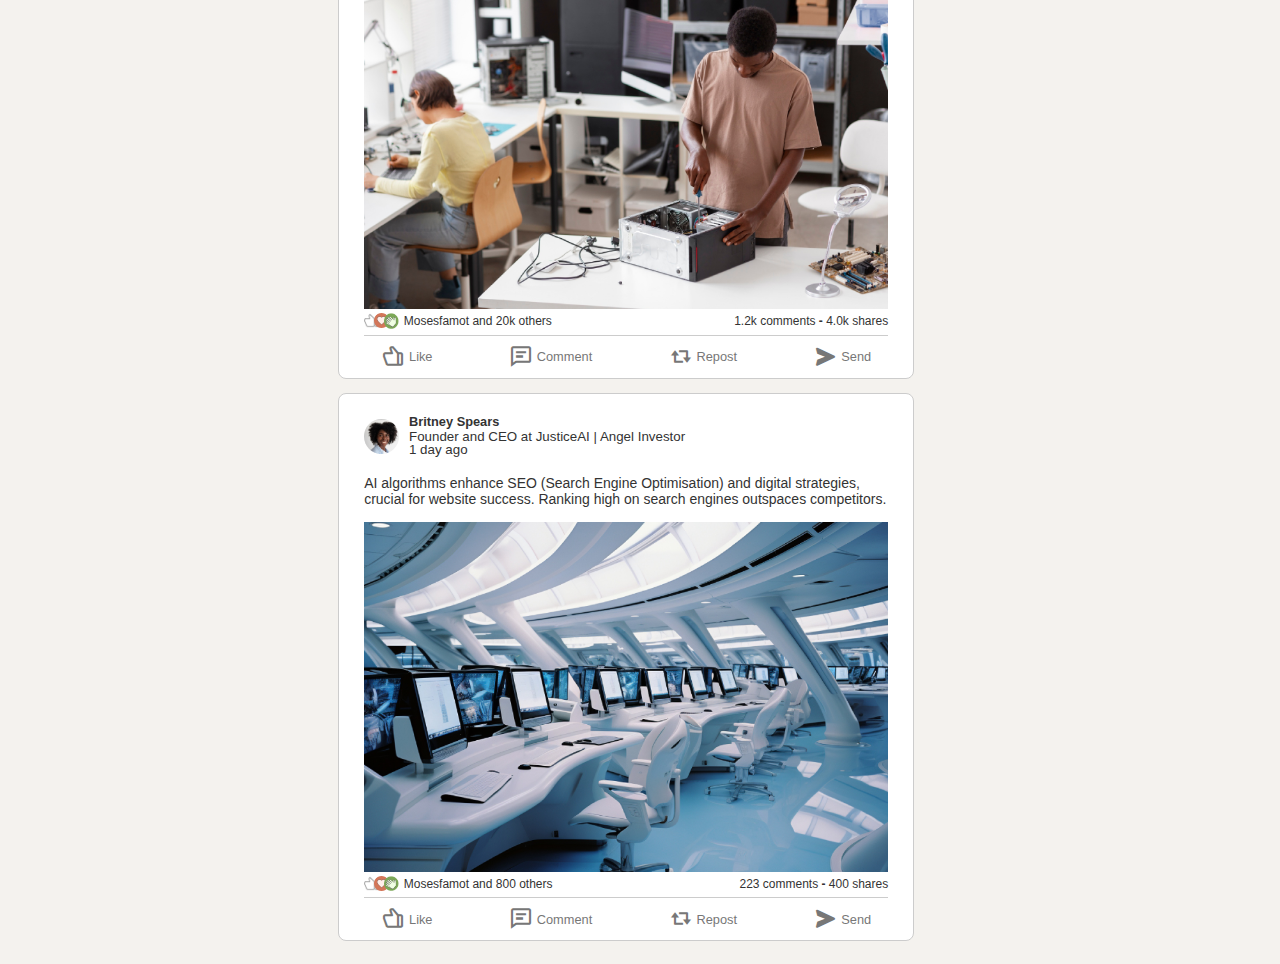
==== commit a774c19d: "adding post and activity page" ====
--- a/index.html
+++ b/index.html
@@ -24,7 +24,7 @@
                     <img src="img/user-1.png" alt="User Image">
                     <figcaption>Mosesfamot</figcaption>
                 </figure>
-                <h3 class="profile-info-title">Web Developer</h3>
+                <h3 class="profile-info-title">Frontend Engineer | HTML |<br> CSS | JavaScript</h3>
                 <hr>
                 <article class="sidebar-profile-info">
                     <ul>
@@ -428,7 +428,7 @@
 
         <newmessage-pop></newmessage-pop>
 
-    <!-- MESSAGE TAB POP UP SECTION END  -->
+        <!-- MESSAGE TAB POP UP SECTION END  -->
 
 
     </section>
